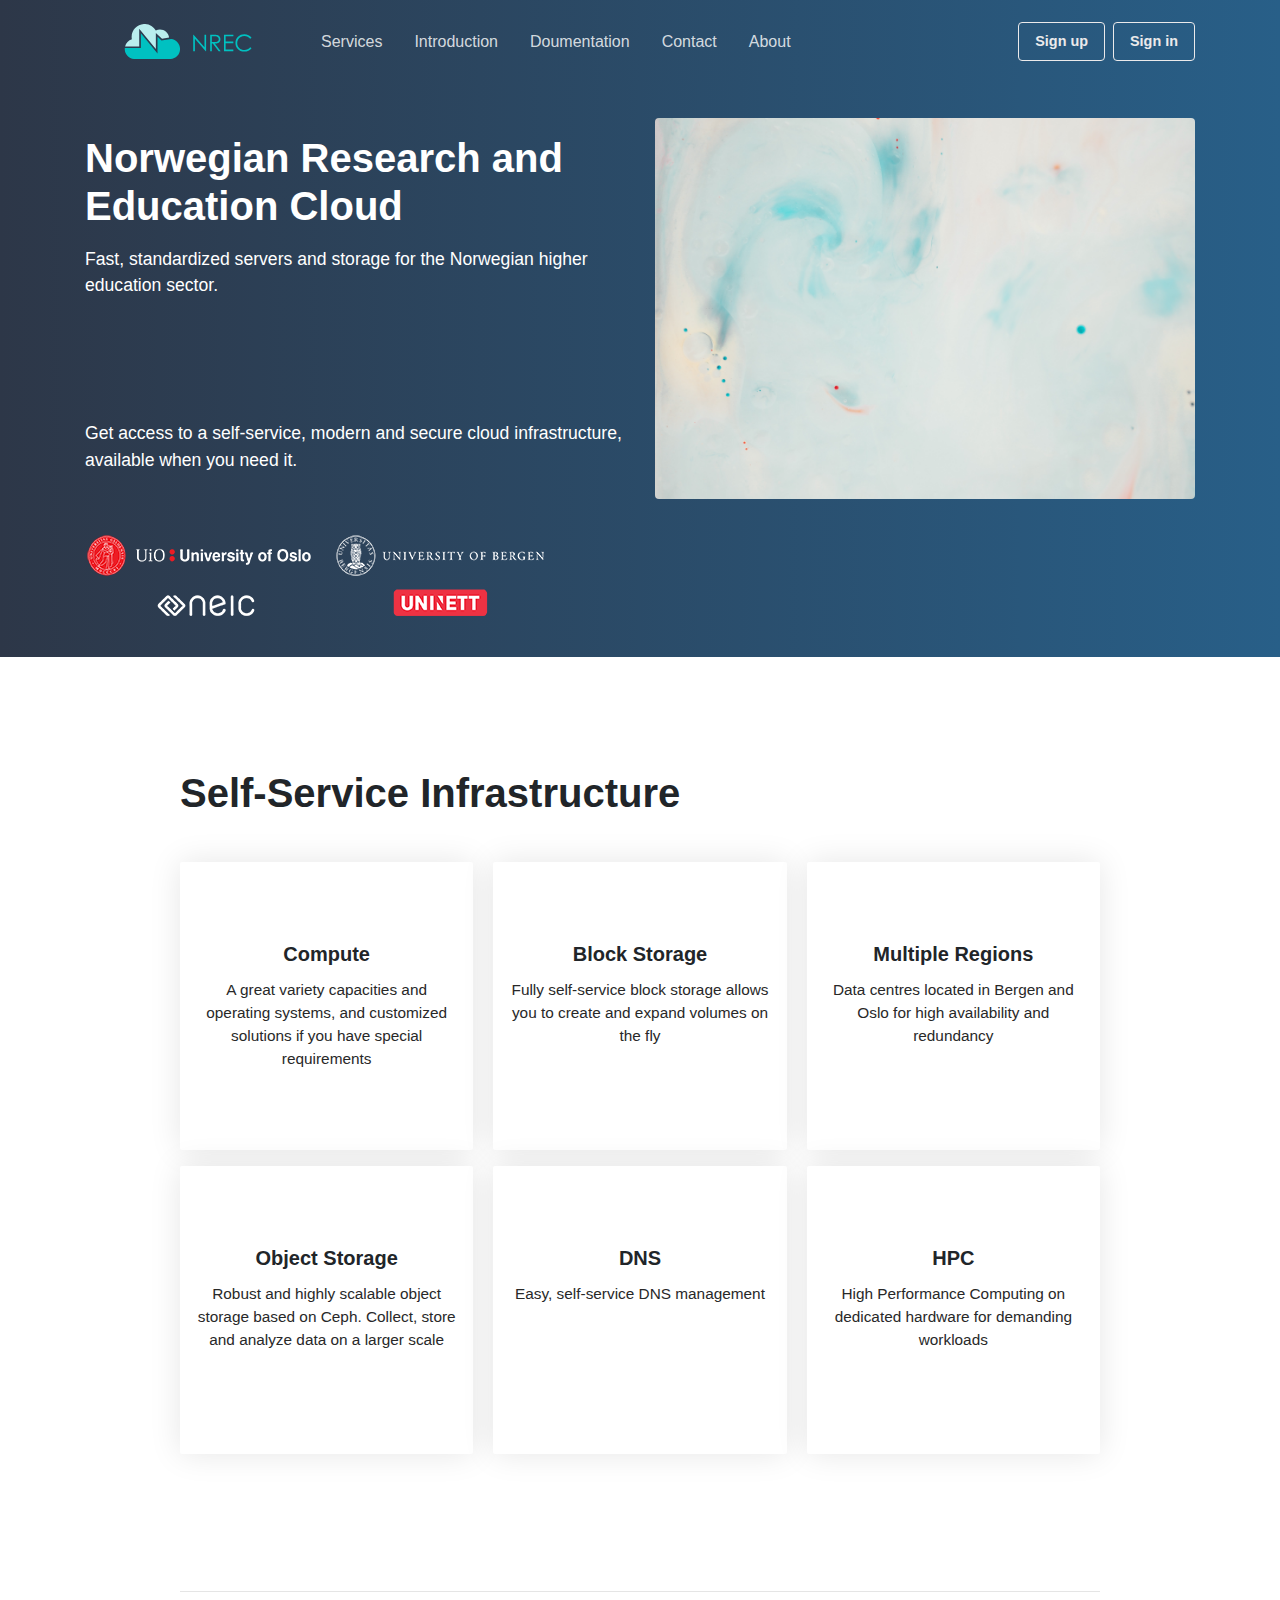
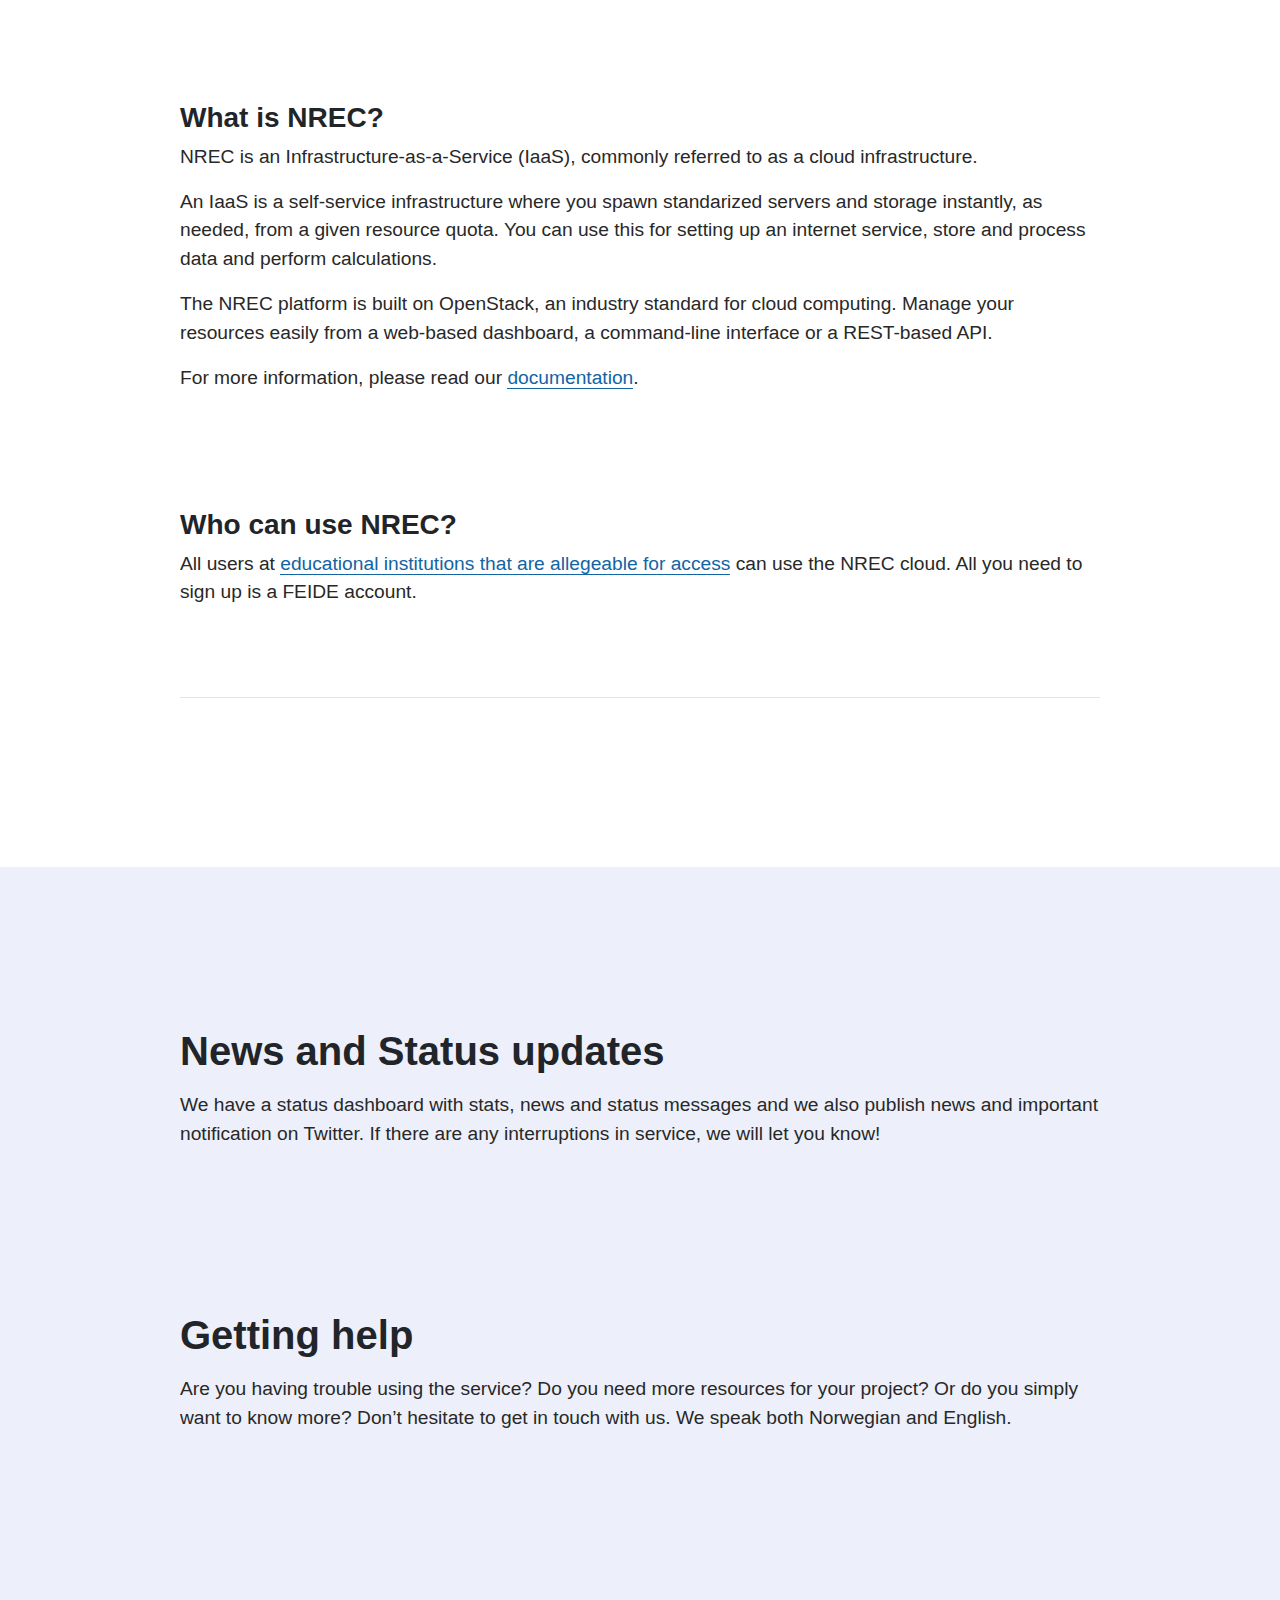
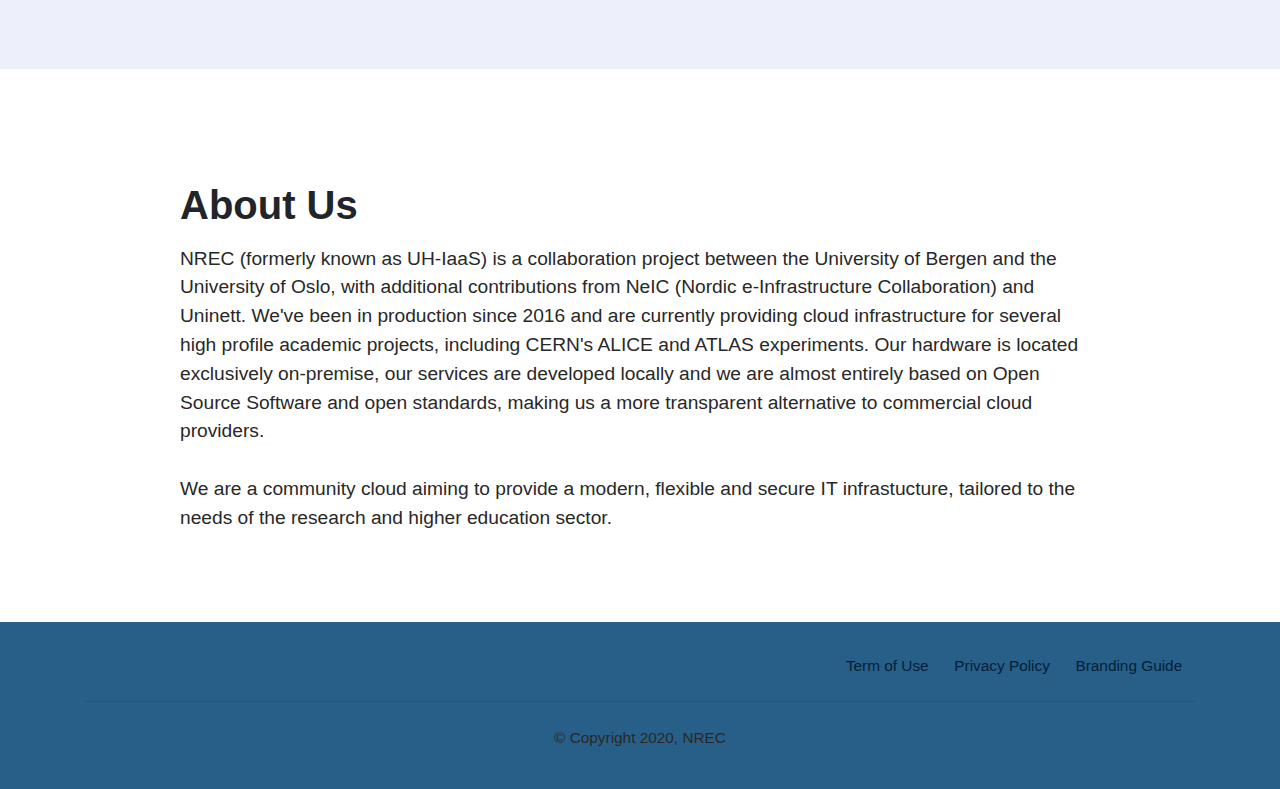
==== index.html @ 46b5e5f8 "Updated footer" ====
<!DOCTYPE html>
<html lang="en" class="full-height">

<head>
  <title>NREC</title>
  <meta charset="utf-8" />
  <meta name="viewport" content="width=device-width, initial-scale=1, user-scalable=no" />
  <meta name="description" content="A Norwegian Cloud Infrastructure for Research and Education" />
  <meta name="keywords"
    content="Cloud, Infrastructure, Education, Research, UiO, UiB, University, Oslo, Bergen, Norway" />

  <meta name="twitter:card" content="summary_large_image" />
  <meta name="twitter:site" content="@nrec_no" />
  <meta name="twitter:image:alt" content="NREC logo" />
  <meta property="og:title" content="NREC" />
  <meta property="og:type" content="website" />
  <meta property="og:url" content="https://nrec.no" />
  <meta property="og:description" content="A Norwegian Cloud Infrastructure for Research and Education" />
  <meta property="og:image" content="https://nrec.no" />
  <meta property="og:site_name" content="nrec.no" />

  <link href="assets/img/favicon.ico" rel="icon" type="image/png">

  <link rel="stylesheet" href="./assets/vendor/bootstrap/bootstrap.min.css">
  <link rel="stylesheet" href="./assets/css/lazy.css">
  <link rel="stylesheet" href="./assets/css/demo.css">
  <link rel="stylesheet" href="./assets/css/custom.css">
  <link rel="stylesheet" href="https://use.fontawesome.com/releases/v5.6.0/css/all.css"
    integrity="sha384-aOkxzJ5uQz7WBObEZcHvV5JvRW3TUc2rNPA7pe3AwnsUohiw1Vj2Rgx2KSOkF5+h" crossorigin="anonymous">
</head>

<body class="index">
  <nav class="navbar navbar-expand-lg navbar-dark fixed-top bg-primary">
    <div class="container">
      <a class="navbar-brand" href="index.html">
        <img src="./assets/img/nrec-vertical_light.svg" alt="logo">
      </a>
      <button class="navbar-toggler" type="button" data-toggle="collapse" data-target="#navbarSupportedContent-7"
        aria-controls="navbarSupportedContent-7" aria-expanded="false" aria-label="Toggle navigation">
        <span class="navbar-toggler-icon"></span>
      </button>
      <div class="collapse navbar-collapse text-center" id="navbarSupportedContent-7">
        <ul class="navbar-nav mr-auto">
          <li class="nav-item dropdown mx-2">
            <a class="nav-link" href="#services" id="nav-inner-primary_dropdown_1" role="button"
              aria-expanded="false">Services</a>
          </li>
          <li class="nav-item dropdown mx-2">
            <a class="nav-link" href="#info" id="nav-inner-primary_dropdown_1" role="button"
              aria-expanded="false">Introduction</a>
          </li>
          <li class="nav-item dropdown mx-2">
            <a class="nav-link" href="https://docs.nrec.no/" id="nav-inner-primary_dropdown_1" role="button"
              aria-expanded="false">Doumentation</a>
          </li>
          <li class="nav-item dropdown mx-2">
            <a class="nav-link" href="#contact" id="nav-inner-primary_dropdown_1" role="button"
              aria-expanded="false">Contact</a>
          </li>
          <li class="nav-item dropdown mx-2">
            <a class="nav-link" href="#about" id="nav-inner-primary_dropdown_1" role="button"
              aria-expanded="false">About</a>
          </li>
        </ul>
        <ul class="navbar-nav ml-auto">
          <li class="nav-item mx-2">
            <a class="btn btn-outline-light" href="https://access.nrec.no/">
              Sign up
            </a>
          </li>
          <li class="nav-item mx-2 m-md-0">
            <a class="btn btn-outline-light" href="https://dashboard.nrec.no">
              Sign in
            </a>
          </li>
        </ul>
      </div>
    </div>
  </nav>

  <a id="banner"></a>
  <div class="page-view bg-primary">
    <div class="container">
      <div class="row">
        <div class="col-md-6">
          <div class="title">
            <h2 class="my-3 text-white">Norwegian Research and Education Cloud</h2>
            <p class="my-3 subtitle_text1">Fast, standardized servers and storage for the Norwegian higher education sector.
              <br />
              <p class="my-3 text-white subtitle_text2">Get access to a self-service, modern and secure cloud infrastructure,
                available when you need it.</p>
          </div>
        </div>
        <!-- graphic -->
        <div class="col-md-6">
          <a href="#">
            <img class="img-fluid rounded mb-3 mb-md-0 d-none d-sm-block" src="./assets/img/bg.jpg" alt="photo">
          </a>
        </div>
        <div class="logoContainer col-md-5 offset-md-0">
          <div class="d-flex col-md-6 col-xs-6"></div>
            <div class="logos d-none d-sm-block">
              <img src="./assets/img/nrec_partners.png" alt="nrec_partners">
            </div>
          </div>
        </div>
      </div>
    </div>
  </div>

  <a id="services"></a>
  <div class="container">
    <div class="section">
      <div class="row">
        <div class="col-10 col-md-10 offset-md-1 offset-md-1">
          <div class="header text-center">
            <div class="text-left">
              <h2>Self-Service Infrastructure</h2><br />
            </div>
            <p class="d-md-none text-left">
              NREC's data centres are located in Bergen and Oslo for high availability and redundancy.
              It provides IT infrastructure components – including Compute, Storage and Networking.
            </p>
            <div class="card-columns d-none d-sm-block">
              <!-- Services -->
              <div class="card mb-3 card_style">
                <div class="card-body text-center">
                  <p class="server btn btn-lg mb-3 icon_large">
                    <i class="fas fa-3x fa-server px-3"></i>
                    <span class="sr-only">Compute</span>
                  <h5 class="card-title">Compute</h5>
                  <p class="card-text small">
                    A great variety capacities and operating systems, and customized solutions if you have special
                    requirements</p>
                </div>
              </div>
              <div class="card mb-3 card_style">
                <div class="card-body text-center">
                  <p class="objectstorage btn btn-lg mb-3 icon_large"/>
                    <i class="fas fa-3x fa-database px-3"></i>
                    <span class="sr-only">Object Storage</span>
                  <h5 class="card-title">Object Storage</h5>
                  <p class="card-text small">
                    Robust and highly scalable object storage based on Ceph. Collect, store and analyze data on a larger
                    scale</p>
                </div>
              </div>
              <div class="card mb-3 card_style">
                <div class="card-body text-center">
                  <p class="blockstorage btn btn-lg mb-3 icon_large">
                    <i class="fas fa-3x fa-hdd px-3"></i>
                    <span class="sr-only">Block Storage</span>
                  <h5 class="card-title">Block Storage</h5>
                  <p class="card-text small">
                    Fully self-service block storage allows you to create and expand volumes on the fly
                  </p>
                </div>
              </div>
              <div class="card mb-3 card_style">
                <div class="card-body text-center">
                  <p class="dns btn btn-lg mb-3 icon_large">
                    <i class="fas fa-3x fa-globe px-3"></i>
                    <span class="sr-only">DNS</span>
                  <h5 class="card-title">DNS</h5>
                  <p class="card-text small">
                    Easy, self-service DNS management
                  </p>
                </div>
              </div>
              <div class="card mb-3 card_style">
                <div class="card-body text-center">
                  <p class="geo btn btn-lg mb-3 icon_large">
                    <i class="fas fa-3x fa-globe-europe px-3"></i>
                    <span class="sr-only">Multiple Regions</span>
                  <h5 class="card-title">Multiple Regions</h5>
                  <p class="card-text small">
                    Data centres located in Bergen and Oslo for high availability and redundancy
                  </p>
                </div>
              </div>
              <div class="card mb-3 card_style">
                <div class="card-body text-center">
                  <p class="hpc btn btn-lg mb-3 icon_large">
                    <i class="fas fa-3x fa-cloud px-3"></i>
                    <span class="sr-only">HPC</span>
                  <h5 class="card-title">HPC</h5>
                  <p class="card-text small">
                    High Performance Computing on dedicated hardware for demanding workloads
                  </p>
                </div>
              </div>
            </div>
          </div>
        </div>
      </div>
    </div>
  </div>

  <a id='info'></a>
  <div class="container">
    <div class="section">
      <p class="d-none d-sm-block">
        <br /><br />
      </p>
      <div class="row">
        <div class="col-10 col-md-10 offset-md-1 offset-md-1">
          <p class="d-none d-sm-block">
            <hr /><br />
          </p>
          <div class="header">
            <h3>What is NREC?</h3>
            <p>
              NREC is an Infrastructure-as-a-Service (IaaS), commonly referred to as a cloud infrastructure.</p>
            <p>
              An IaaS is a self-service infrastructure where you spawn standarized servers and storage instantly, as needed,
              from a given resource quota. You can use this for setting up an internet service, store and process data and
              perform calculations.</p>
            <p>
              The NREC platform is built on OpenStack, an industry standard for cloud computing. Manage your resources easily
              from a web-based dashboard, a command-line interface or a REST-based API.</p>
              <p>For more information, please read our <a href="https://docs.nrec.no">documentation</a>.</p>
              <br /><br />
            <h3>Who can use NREC?</h3>
            <p>
            All users at <a href="https://docs.nrec.no/intro.html#who-can-use-the-nrec-cloud">educational
            institutions that are allegeable for access</a> can use the NREC cloud. All you need to sign up is a FEIDE account.
            </p>
            <p class="d-none d-sm-block">
              <br /><br />
              <hr /><br />
            </p>
            <br />
          </div>
        </div>
      </div>
    </div>
  </div>

  <a id="contact"></a>
  <div class="examples section bg-light">
    <div class="container">
      <div class="row">
        <div class="col-10 col-md-10 offset-md-1 offset-md-1">
          <h2 class="text-left">News and Status updates</h2>
          <p class="text-left">
            We have a status dashboard with stats, news and status messages and we also publish news and important notification
            on Twitter. If there are any interruptions in service, we will let you know!
          </p>
          <br />
          <a class="twitter btn icon_some_large" href="https://twitter.com/nrec_no" target="_blank">
            <i class="fab fa-3x fa-twitter pr-3"></i>
            <span class="sr-only">Visit our Twitter</span>
          </a>
          <a class="status btn icon_some_large" href="https://status.nrec.no" target="_blank">
            <i class="fas fa-3x fa-info-circle pr-3"></i>
            <span class="sr-only">Visit our Status</span>
          </a>
          <h2 class="text-left">Getting help</h2>
          <p class="text-left">
            Are you having trouble using the service? Do you need more resources for your project? Or do you simply want to
            know more? Don’t hesitate to get in touch with us. We speak both Norwegian and English.
          </p>
          <br />
          <a class="slack btn icon_some_large" href="https://uhps.slack.com" target="_blank">
            <i class="fab fa-3x fa-slack-hash pr-3"></i>
            <span class="sr-only">Chat with us</span>
          </a>
          <a class="email btn icon_some_large" href="mailto:support@uh-iaas.no" target="_blank">
            <i class="fas fa-3x fa-envelope pr-3"></i>
            <span class="sr-only">Email Us</span>
          </a>
          <p class="d-none d-sm-block">
            <br /><br />
          </p>
        </div>
      </div>
    </div>
  </div>

  <a id='about'></a>
  <div class="container">
    <div class="section">
      <div class="row">
        <div class="col-10 col-md-10 offset-md-1">
          <h2>About Us</h2>
          <p class="text-left">
            NREC (formerly known as UH-IaaS) is a collaboration project between the University of Bergen and the University of Oslo, with additional contributions
            from NeIC (Nordic e-Infrastructure Collaboration) and Uninett. We've been in production since 2016 and are currently
            providing cloud infrastructure for several high profile academic projects, including CERN's ALICE and ATLAS experiments.
            Our hardware is located exclusively on-premise, our services are developed locally and we are almost entirely based on
            Open Source Software and open standards, making us a more transparent alternative to commercial cloud providers.
            <br /><br />
            We are a community cloud aiming to provide a modern, flexible and secure IT infrastucture, tailored to the needs of the
            research and higher education sector.
          </p>
          <p><br /><br /></p>
        </div>
      </div>
    </div>
  </div>

  <footer class="footer-1 footer_custom">
    <div class="container">
      <div class="small d-flex flex-column flex-md-row justify-content-between align-items-center">
        <div class="social mt-4 mt-md-0">
          <a class="email btn btn-lg icon_some_small" href="mailto:support@uh-iaas.no" target="_blank">
            <i class="fas fa-envelope"></i>
            <span class="sr-only">Email Us</span>
          </a>
          <a class="twitter btn btn-lg icon_some_small" href="https://twitter.com/nrec_no" target="_blank">
            <i class="fab fa-twitter"></i>
            <span class="sr-only">Visit our Twitter</span>
          </a>
          <a class="slack btn btn-lg icon_some_small" href="https://uhps.slack.com" target="_blank">
            <i class="fab fa-slack-hash"></i>
            <span class="sr-only">Chat with us</span>
          </a>
        </div>
        <div class="link text-white">
          <ul class="footer-menu list-unstyled d-flex flex-row text-center text-md-left">
            <li><a href="https://docs.nrec.no/terms-of-service.html">Term of Use</a></li>
            <li><a href="https://docs.nrec.no/terms-of-service.html#privacy-policy">Privacy
                Policy</a></li>
            <li><a href="branding.html">Branding Guide</a></li>
          </ul>
        </div>
      </div>
      <div class="copyright text-center">
        <hr />
        <p class="small">&copy; Copyright 2020, NREC</p>
      </div>
    </div>
  </footer>
  <!-- first jquery, then propper, then bootstrap -->
  <script src="./assets/vendor/jquery/jquery.min.js"></script>
  <script src="./assets/vendor/popper/popper.min.js"></script>
  <script src="./assets/vendor/bootstrap/bootstrap.min.js"></script>

</body>

</html>
---- assets/css/lazy.css ----
﻿@import url("https://fonts.googleapis.com/css?family=Raleway:300,400,500,600,700");
@keyframes rotate {
	from {
		transform: rotate(0deg) translate(-10px) rotate(0deg)
	}
	to {
		transform: rotate(360deg) translate(-10px) rotate(-360deg)
	}
}

.bg-primary {
	background-color: #001e38 !important /* 4A154B */
}

.bg-secondary {
	background-color: #091A3D !important
}

.bg-success {
	background-color: #2EB67D !important
}

.bg-info {
	background-color: #167895 !important
}

.bg-warning {
	background-color: #EBB12B !important
}

.bg-danger {
	background-color: #EB616A !important
}

.bg-light {
	background-color: #F7F7F7 !important
}

.bg-white {
	background-color: #fff !important
}

.bg-neutral {
	background-color: #fff !important
}

.bg-dark {
	background-color: #1D1C1D !important
}

.filter {
	display: block;
	content: "";
	position: absolute;
	top: 0;
	bottom: 0;
	left: 0;
	right: 0;
	background-color: #212529;
	opacity: .45
}

.filter.filter-primary {
	background-color: #3d1343
}

.filter.filter-secondary {
	background-color: #030e2d
}

.filter.filter-success {
	background-color: #004735
}

.filter.filter-info {
	background-color: #0d4876
}

.filter.filter-warning {
	background-color: #d59913
}

.filter.filter-danger {
	background-color: #b31849
}

.filter.filter-white {
	background-color: #e6e6e6
}

.filter.filter-neutral {
	background-color: #e6e6e6
}

.filter.filter-light {
	background-color: #d2d0d2
}

.filter.filter-dark {
	background-color: #0a0c0d
}

.btn,
.navbar .navbar-nav>a.btn {
	font-weight: 600;
	font-size: .9rem;
	border-radius: .25rem;
	padding: .5rem 1rem;
	-webkit-transition: all 150ms linear;
	-moz-transition: all 150ms linear;
	-o-transition: all 150ms linear;
	-ms-transition: all 150ms linear;
	transition: all 150ms linear
}

.btn:hover,
.btn:focus,
.navbar .navbar-nav>a.btn:hover,
.navbar .navbar-nav>a.btn:focus {
	outline: 0 !important
}

.btn:active,
.btn.active,
.open>.btn.dropdown-toggle,
.navbar .navbar-nav>a.btn:active,
.navbar .navbar-nav>a.btn.active,
.open>.navbar .navbar-nav>a.btn.dropdown-toggle {
	-webkit-box-shadow: none;
	box-shadow: none;
	outline: 0 !important
}

.btn .badge,
.navbar .navbar-nav>a.btn .badge {
	margin: 0
}

.btn.btn-link,
.navbar .navbar-nav>a.btn.btn-link {
	background-color: transparent
}

.btn.btn-link:hover,
.btn.btn-link:focus,
.btn.btn-link:active,
.btn.btn-link:active:focus,
.navbar .navbar-nav>a.btn.btn-link:hover,
.navbar .navbar-nav>a.btn.btn-link:focus,
.navbar .navbar-nav>a.btn.btn-link:active,
.navbar .navbar-nav>a.btn.btn-link:active:focus {
	background-color: transparent;
	text-decoration: none
}

.btn.btn-lg,
.navbar .navbar-nav>a.btn.btn-lg {
	font-size: 1.25rem;
	border-radius: .3rem;
	padding: .5rem 1.2rem
}

.btn.btn-sm,
.navbar .navbar-nav>a.btn.btn-sm {
	font-size: .875rem;
	border-radius: .2rem;
	padding: .25rem .7rem
}

.btn.btn-pill,
.navbar .navbar-nav>a.btn.btn-pill {
	border-radius: 4rem
}

.btn.btn-icon,
.navbar .navbar-nav>a.btn.btn-icon {
	padding: .5rem .8rem;
	border-radius: 4rem
}

.btn.btn-icon.btn-sm,
.navbar .navbar-nav>a.btn.btn-icon.btn-sm {
	padding: .3rem .55rem
}

.btn.btn-icon.btn-lg,
.navbar .navbar-nav>a.btn.btn-icon.btn-lg {
	padding: .65rem 1rem
}

.btn-primary {
	background-color: #611F6A;
	border: 1px solid #611F6A
}

.btn-primary:not(:disabled):hover,
.btn-primary:not(:disabled):focus,
.btn-primary:not(:disabled):active,
.btn-primary:not(:disabled).active,
.btn-primary:not(:disabled):active:focus,
.btn-primary:not(:disabled):active:hover,
.btn-primary:not(:disabled).active:focus,
.btn-primary:not(:disabled).active:hover,
.show>.btn-primary:not(:disabled).dropdown-toggle,
.show>.btn-primary:not(:disabled).dropdown-toggle:focus,
.show>.btn-primary:not(:disabled).dropdown-toggle:hover {
	background-color: #4b1852;
	border: 1px solid #4b1852;
	box-shadow: none
}

.btn-primary:not([data-action]):hover {
	box-shadow: none
}

.btn-primary.disabled,
.btn-primary:disabled,
.btn-primary[disabled],
.btn-primary fieldset[disabled] {
	background-color: #611F6A;
	border: 1px solid #611F6A
}

.btn-secondary {
	background-color: #071D5C;
	border: 1px solid #071D5C
}

.btn-secondary:not(:disabled):hover,
.btn-secondary:not(:disabled):focus,
.btn-secondary:not(:disabled):active,
.btn-secondary:not(:disabled).active,
.btn-secondary:not(:disabled):active:focus,
.btn-secondary:not(:disabled):active:hover,
.btn-secondary:not(:disabled).active:focus,
.btn-secondary:not(:disabled).active:hover,
.show>.btn-secondary:not(:disabled).dropdown-toggle,
.show>.btn-secondary:not(:disabled).dropdown-toggle:focus,
.show>.btn-secondary:not(:disabled).dropdown-toggle:hover {
	background-color: #051440;
	border: 1px solid #051440;
	box-shadow: none
}

.btn-secondary:not([data-action]):hover {
	box-shadow: none
}

.btn-secondary.disabled,
.btn-secondary:disabled,
.btn-secondary[disabled],
.btn-secondary fieldset[disabled] {
	background-color: #071D5C;
	border: 1px solid #071D5C
}

.btn-success {
	background-color: #007A5B;
	border: 1px solid #007A5B
}

.btn-success:not(:disabled):hover,
.btn-success:not(:disabled):focus,
.btn-success:not(:disabled):active,
.btn-success:not(:disabled).active,
.btn-success:not(:disabled):active:focus,
.btn-success:not(:disabled):active:hover,
.btn-success:not(:disabled).active:focus,
.btn-success:not(:disabled).active:hover,
.show>.btn-success:not(:disabled).dropdown-toggle,
.show>.btn-success:not(:disabled).dropdown-toggle:focus,
.show>.btn-success:not(:disabled).dropdown-toggle:hover {
	background-color: #005b44;
	border: 1px solid #005b44;
	box-shadow: none
}

.btn-success:not([data-action]):hover {
	box-shadow: none
}

.btn-success.disabled,
.btn-success:disabled,
.btn-success[disabled],
.btn-success fieldset[disabled] {
	background-color: #007A5B;
	border: 1px solid #007A5B
}

.btn-info {
	background-color: #1264A4;
	border: 1px solid #1264A4
}

.btn-info:not(:disabled):hover,
.btn-info:not(:disabled):focus,
.btn-info:not(:disabled):active,
.btn-info:not(:disabled).active,
.btn-info:not(:disabled):active:focus,
.btn-info:not(:disabled):active:hover,
.btn-info:not(:disabled).active:focus,
.btn-info:not(:disabled).active:hover,
.show>.btn-info:not(:disabled).dropdown-toggle,
.show>.btn-info:not(:disabled).dropdown-toggle:focus,
.show>.btn-info:not(:disabled).dropdown-toggle:hover {
	background-color: #0f5388;
	border: 1px solid #0f5388;
	box-shadow: none
}

.btn-info:not([data-action]):hover {
	box-shadow: none
}

.btn-info.disabled,
.btn-info:disabled,
.btn-info[disabled],
.btn-info fieldset[disabled] {
	background-color: #1264A4;
	border: 1px solid #1264A4
}

.btn-warning {
	background-color: #ECB22F;
	border: 1px solid #ECB22F
}

.btn-warning:not(:disabled):hover,
.btn-warning:not(:disabled):focus,
.btn-warning:not(:disabled):active,
.btn-warning:not(:disabled).active,
.btn-warning:not(:disabled):active:focus,
.btn-warning:not(:disabled):active:hover,
.btn-warning:not(:disabled).active:focus,
.btn-warning:not(:disabled).active:hover,
.show>.btn-warning:not(:disabled).dropdown-toggle,
.show>.btn-warning:not(:disabled).dropdown-toggle:focus,
.show>.btn-warning:not(:disabled).dropdown-toggle:hover {
	background-color: #e7a715;
	border: 1px solid #e7a715;
	box-shadow: none
}

.btn-warning:not([data-action]):hover {
	box-shadow: none
}

.btn-warning.disabled,
.btn-warning:disabled,
.btn-warning[disabled],
.btn-warning fieldset[disabled] {
	background-color: #ECB22F;
	border: 1px solid #ECB22F
}

.btn-danger {
	background-color: #E01E5B;
	border: 1px solid #E01E5B
}

.btn-danger:not(:disabled):hover,
.btn-danger:not(:disabled):focus,
.btn-danger:not(:disabled):active,
.btn-danger:not(:disabled).active,
.btn-danger:not(:disabled):active:focus,
.btn-danger:not(:disabled):active:hover,
.btn-danger:not(:disabled).active:focus,
.btn-danger:not(:disabled).active:hover,
.show>.btn-danger:not(:disabled).dropdown-toggle,
.show>.btn-danger:not(:disabled).dropdown-toggle:focus,
.show>.btn-danger:not(:disabled).dropdown-toggle:hover {
	background-color: #c51a50;
	border: 1px solid #c51a50;
	box-shadow: none
}

.btn-danger:not([data-action]):hover {
	box-shadow: none
}

.btn-danger.disabled,
.btn-danger:disabled,
.btn-danger[disabled],
.btn-danger fieldset[disabled] {
	background-color: #E01E5B;
	border: 1px solid #E01E5B
}

.btn-white {
	background-color: #fff;
	border: 1px solid #fff
}

.btn-white:not(:disabled):hover,
.btn-white:not(:disabled):focus,
.btn-white:not(:disabled):active,
.btn-white:not(:disabled).active,
.btn-white:not(:disabled):active:focus,
.btn-white:not(:disabled):active:hover,
.btn-white:not(:disabled).active:focus,
.btn-white:not(:disabled).active:hover,
.show>.btn-white:not(:disabled).dropdown-toggle,
.show>.btn-white:not(:disabled).dropdown-toggle:focus,
.show>.btn-white:not(:disabled).dropdown-toggle:hover {
	background-color: #f0f0f0;
	border: 1px solid #f0f0f0;
	box-shadow: none
}

.btn-white:not([data-action]):hover {
	box-shadow: none
}

.btn-white.disabled,
.btn-white:disabled,
.btn-white[disabled],
.btn-white fieldset[disabled] {
	background-color: #fff;
	border: 1px solid #fff
}

.btn-neutral {
	background-color: #fff;
	border: 1px solid #fff
}

.btn-neutral:not(:disabled):hover,
.btn-neutral:not(:disabled):focus,
.btn-neutral:not(:disabled):active,
.btn-neutral:not(:disabled).active,
.btn-neutral:not(:disabled):active:focus,
.btn-neutral:not(:disabled):active:hover,
.btn-neutral:not(:disabled).active:focus,
.btn-neutral:not(:disabled).active:hover,
.show>.btn-neutral:not(:disabled).dropdown-toggle,
.show>.btn-neutral:not(:disabled).dropdown-toggle:focus,
.show>.btn-neutral:not(:disabled).dropdown-toggle:hover {
	background-color: #f0f0f0;
	border: 1px solid #f0f0f0;
	box-shadow: none
}

.btn-neutral:not([data-action]):hover {
	box-shadow: none
}

.btn-neutral.disabled,
.btn-neutral:disabled,
.btn-neutral[disabled],
.btn-neutral fieldset[disabled] {
	background-color: #fff;
	border: 1px solid #fff
}

.btn-light {
	background-color: #EBEAEB;
	border: 1px solid #EBEAEB
}

.btn-light:not(:disabled):hover,
.btn-light:not(:disabled):focus,
.btn-light:not(:disabled):active,
.btn-light:not(:disabled).active,
.btn-light:not(:disabled):active:focus,
.btn-light:not(:disabled):active:hover,
.btn-light:not(:disabled).active:focus,
.btn-light:not(:disabled).active:hover,
.show>.btn-light:not(:disabled).dropdown-toggle,
.show>.btn-light:not(:disabled).dropdown-toggle:focus,
.show>.btn-light:not(:disabled).dropdown-toggle:hover {
	background-color: #dcdadc;
	border: 1px solid #dcdadc;
	box-shadow: none
}

.btn-light:not([data-action]):hover {
	box-shadow: none
}

.btn-light.disabled,
.btn-light:disabled,
.btn-light[disabled],
.btn-light fieldset[disabled] {
	background-color: #EBEAEB;
	border: 1px solid #EBEAEB
}

.btn-dark {
	background-color: #212529;
	border: 1px solid #212529
}

.btn-dark:not(:disabled):hover,
.btn-dark:not(:disabled):focus,
.btn-dark:not(:disabled):active,
.btn-dark:not(:disabled).active,
.btn-dark:not(:disabled):active:focus,
.btn-dark:not(:disabled):active:hover,
.btn-dark:not(:disabled).active:focus,
.btn-dark:not(:disabled).active:hover,
.show>.btn-dark:not(:disabled).dropdown-toggle,
.show>.btn-dark:not(:disabled).dropdown-toggle:focus,
.show>.btn-dark:not(:disabled).dropdown-toggle:hover {
	background-color: #131618;
	border: 1px solid #131618;
	box-shadow: none
}

.btn-dark:not([data-action]):hover {
	box-shadow: none
}

.btn-dark.disabled,
.btn-dark:disabled,
.btn-dark[disabled],
.btn-dark fieldset[disabled] {
	background-color: #212529;
	border: 1px solid #212529
}

.btn-outline-primary {
	border: 1px solid #611F6A;
	color: #611F6A
}

.btn-outline-primary:hover,
.btn-outline-primary:focus,
.btn-outline-primary:active,
.btn-outline-primary.active,
.btn-outline-primary:active:focus,
.btn-outline-primary:active:hover,
.btn-outline-primary.active:focus,
.btn-outline-primary.active:hover,
.show>.btn-outline-primary.dropdown-toggle,
.show>.btn-outline-primary.dropdown-toggle:focus,
.show>.btn-outline-primary.dropdown-toggle:hover {
	background-color: #611F6A;
	border-color: #611F6A
}

.btn-outline-secondary {
	border: 1px solid #071D5C;
	color: #071D5C
}

.btn-outline-secondary:hover,
.btn-outline-secondary:focus,
.btn-outline-secondary:active,
.btn-outline-secondary.active,
.btn-outline-secondary:active:focus,
.btn-outline-secondary:active:hover,
.btn-outline-secondary.active:focus,
.btn-outline-secondary.active:hover,
.show>.btn-outline-secondary.dropdown-toggle,
.show>.btn-outline-secondary.dropdown-toggle:focus,
.show>.btn-outline-secondary.dropdown-toggle:hover {
	background-color: #071D5C;
	border-color: #071D5C
}

.btn-outline-success {
	border: 1px solid #007A5B;
	color: #007A5B
}

.btn-outline-success:hover,
.btn-outline-success:focus,
.btn-outline-success:active,
.btn-outline-success.active,
.btn-outline-success:active:focus,
.btn-outline-success:active:hover,
.btn-outline-success.active:focus,
.btn-outline-success.active:hover,
.show>.btn-outline-success.dropdown-toggle,
.show>.btn-outline-success.dropdown-toggle:focus,
.show>.btn-outline-success.dropdown-toggle:hover {
	background-color: #007A5B;
	border-color: #007A5B
}

.btn-outline-info {
	border: 1px solid #1264A4;
	color: #1264A4
}

.btn-outline-info:hover,
.btn-outline-info:focus,
.btn-outline-info:active,
.btn-outline-info.active,
.btn-outline-info:active:focus,
.btn-outline-info:active:hover,
.btn-outline-info.active:focus,
.btn-outline-info.active:hover,
.show>.btn-outline-info.dropdown-toggle,
.show>.btn-outline-info.dropdown-toggle:focus,
.show>.btn-outline-info.dropdown-toggle:hover {
	background-color: #1264A4;
	border-color: #1264A4
}

.btn-outline-warning {
	border: 1px solid #ECB22F;
	color: #ECB22F
}

.btn-outline-warning:hover,
.btn-outline-warning:focus,
.btn-outline-warning:active,
.btn-outline-warning.active,
.btn-outline-warning:active:focus,
.btn-outline-warning:active:hover,
.btn-outline-warning.active:focus,
.btn-outline-warning.active:hover,
.show>.btn-outline-warning.dropdown-toggle,
.show>.btn-outline-warning.dropdown-toggle:focus,
.show>.btn-outline-warning.dropdown-toggle:hover {
	background-color: #ECB22F;
	border-color: #ECB22F
}

.btn-outline-danger {
	border: 1px solid #E01E5B;
	color: #E01E5B
}

.btn-outline-danger:hover,
.btn-outline-danger:focus,
.btn-outline-danger:active,
.btn-outline-danger.active,
.btn-outline-danger:active:focus,
.btn-outline-danger:active:hover,
.btn-outline-danger.active:focus,
.btn-outline-danger.active:hover,
.show>.btn-outline-danger.dropdown-toggle,
.show>.btn-outline-danger.dropdown-toggle:focus,
.show>.btn-outline-danger.dropdown-toggle:hover {
	background-color: #E01E5B;
	border-color: #E01E5B
}

.btn-outline-white {
	border: 1px solid #fff;
	color: #fff
}

.btn-outline-white:hover,
.btn-outline-white:focus,
.btn-outline-white:active,
.btn-outline-white.active,
.btn-outline-white:active:focus,
.btn-outline-white:active:hover,
.btn-outline-white.active:focus,
.btn-outline-white.active:hover,
.show>.btn-outline-white.dropdown-toggle,
.show>.btn-outline-white.dropdown-toggle:focus,
.show>.btn-outline-white.dropdown-toggle:hover {
	background-color: #fff;
	border-color: #fff
}

.btn-outline-neutral {
	border: 1px solid #fff;
	color: #fff
}

.btn-outline-neutral:hover,
.btn-outline-neutral:focus,
.btn-outline-neutral:active,
.btn-outline-neutral.active,
.btn-outline-neutral:active:focus,
.btn-outline-neutral:active:hover,
.btn-outline-neutral.active:focus,
.btn-outline-neutral.active:hover,
.show>.btn-outline-neutral.dropdown-toggle,
.show>.btn-outline-neutral.dropdown-toggle:focus,
.show>.btn-outline-neutral.dropdown-toggle:hover {
	background-color: #fff;
	border-color: #fff
}

.btn-outline-light {
	border: 1px solid #EBEAEB;
	color: #EBEAEB
}

.btn-outline-light:hover,
.btn-outline-light:focus,
.btn-outline-light:active,
.btn-outline-light.active,
.btn-outline-light:active:focus,
.btn-outline-light:active:hover,
.btn-outline-light.active:focus,
.btn-outline-light.active:hover,
.show>.btn-outline-light.dropdown-toggle,
.show>.btn-outline-light.dropdown-toggle:focus,
.show>.btn-outline-light.dropdown-toggle:hover {
	background-color: #EBEAEB;
	border-color: #EBEAEB
}

.btn-outline-dark {
	border: 1px solid #212529;
	color: #212529
}

.btn-outline-dark:hover,
.btn-outline-dark:focus,
.btn-outline-dark:active,
.btn-outline-dark.active,
.btn-outline-dark:active:focus,
.btn-outline-dark:active:hover,
.btn-outline-dark.active:focus,
.btn-outline-dark.active:hover,
.show>.btn-outline-dark.dropdown-toggle,
.show>.btn-outline-dark.dropdown-toggle:focus,
.show>.btn-outline-dark.dropdown-toggle:hover {
	background-color: #212529;
	border-color: #212529
}

a:not(.nav-link):not(.navbar-brand):not(.btn) {
	color: #1264A4;
	font-weight: 600;
	border-bottom: 1px solid #1264A4;
	font-weight: 500;
	text-decoration: none
}

a:not(.nav-link):not(.navbar-brand):not(.btn):hover {
	color: #1264A4;
	border-bottom: 1.5px solid #1264A4
}

a.text-primary {
	color: #611F6A
}

a.text-primary:hover {
	color: #4b1852 !important
}

.form-control,
.custom-select,
.custom-file {
	font-weight: 400;
	height: 2.375rem;
	border: 1px solid #787878;
	-webkit-box-shadow: none;
	box-shadow: none;
	font-size: .9rem;
	border-radius: .25rem;
	padding: .5rem 1rem;
	-webkit-box-shadow: none;
	box-shadow: none
}

.form-control:hover,
.form-control:focus,
.form-control:active,
.custom-select:hover,
.custom-select:focus,
.custom-select:active,
.custom-file:hover,
.custom-file:focus,
.custom-file:active {
	border: 1px solid #611F6A;
	-webkit-box-shadow: none;
	box-shadow: none
}

.form-control.form-control-lg,
.form-control.custom-select-lg,
.custom-select.form-control-lg,
.custom-select.custom-select-lg,
.custom-file.form-control-lg,
.custom-file.custom-select-lg {
	font-size: .9rem;
	border-radius: .25rem;
	padding: 1rem 1rem;
	line-height: 2rem;
	height: 3rem
}

.form-control.form-control-sm,
.form-control.custom-select-sm,
.custom-select.form-control-sm,
.custom-select.custom-select-sm,
.custom-file.form-control-sm,
.custom-file.custom-select-sm {
	font-size: .9rem;
	border-radius: .25rem;
	padding: .7rem 1rem;
	height: 1.95rem
}

.form-control:disabled,
.custom-select:disabled,
.custom-file:disabled {
	background-color: transparent;
	border: 1px solid #EBEAEB;
	-webkit-box-shadow: none;
	box-shadow: none
}

.form-control:disabled:hover,
.form-control:disabled:focus,
.form-control:disabled:active,
.custom-select:disabled:hover,
.custom-select:disabled:focus,
.custom-select:disabled:active,
.custom-file:disabled:hover,
.custom-file:disabled:focus,
.custom-file:disabled:active {
	border: 1px solid #EBEAEB;
	-webkit-box-shadow: none;
	box-shadow: none
}

.form-control.is-valid,
.custom-select.is-valid,
.custom-file.is-valid {
	color: #007A5B;
	background-image: none;
	border: 1px solid #004735;
	-webkit-box-shadow: none;
	box-shadow: none
}

.form-control.is-valid:hover,
.form-control.is-valid:focus,
.form-control.is-valid:active,
.custom-select.is-valid:hover,
.custom-select.is-valid:focus,
.custom-select.is-valid:active,
.custom-file.is-valid:hover,
.custom-file.is-valid:focus,
.custom-file.is-valid:active {
	border: 1px solid #007A5B;
	-webkit-box-shadow: none;
	box-shadow: none
}

.form-control.is-invalid,
.custom-select.is-invalid,
.custom-file.is-invalid {
	color: #E01E5B;
	background-image: none;
	border: 1px solid #b31849;
	-webkit-box-shadow: none;
	box-shadow: none
}

.form-control.is-invalid:hover,
.form-control.is-invalid:focus,
.form-control.is-invalid:active,
.custom-select.is-invalid:hover,
.custom-select.is-invalid:focus,
.custom-select.is-invalid:active,
.custom-file.is-invalid:hover,
.custom-file.is-invalid:focus,
.custom-file.is-invalid:active {
	border: 1px solid #E01E5B;
	-webkit-box-shadow: none;
	box-shadow: none
}

.form-group label {
	font-weight: 600;
	margin-top: .5rem
}

.valid-feedback {
	color: #007A5B
}

.invalid-feedback {
	color: #E01E5B
}

.input-group .form-control:not(:first-child) {
	padding-left: 3rem;
	border-radius: .25rem
}

.input-group .form-control:not(:last-child) {
	padding-right: 3rem;
	border-radius: .25rem
}

.input-group .input-group-prepend,
.input-group .input-group-append {
	position: absolute;
	top: 0;
	z-index: 1000;
	border: 0
}

.input-group .input-group-prepend {
	left: 0
}

.input-group .input-group-append {
	right: 0
}

.input-group .input-group-text {
	background-color: transparent;
	color: rgba(97, 31, 106, 0.9);
	border: none;
	padding: .7rem .8rem
}

.input-group .input-group-text.disabled {
	color: rgba(97, 31, 106, 0.6)
}

.input-group .custom-file-label {
	border: 0
}

.input-group .custom-file-label::after {
	background-color: transparent;
	color: #611F6A
}

body {
	font-weight: 400;
	font-family: "Raleway", sans-serif;
	color: #282828
}

b {
	font-weight: 700
}

h1,
h2,
h3,
h4,
h5,
h6 {
	font-weight: 700;
	color: #212529
}

.display-1,
.display-2,
.display-3,
.display-4,
.display-5,
.display-6 {
	font-weight: 800
}

.text-primary {
	color: #611F6A !important
}

.text-secondary {
	color: #071D5C !important
}

.text-success {
	color: #007A5B !important
}

.text-info {
	color: #1264A4 !important
}

.text-warning {
	color: #ECB22F !important
}

.text-danger {
	color: #E01E5B !important
}

.text-white {
	color: #fff !important
}

.text-neutral {
	color: #fff !important
}

.text-light {
	color: #EBEAEB !important
}

.text-dark {
	color: #212529 !important
}

.blockquote {
	border-left: 0.2rem solid #611F6A;
	font-size: 1.1rem;
	padding-left: 1.5rem
}

.icon {
	position: relative;
	top: .2em
}

.big-icon {
	font-size: 3rem
}

.noUi-target,
.noUi-target * {
	-webkit-touch-callout: none;
	-webkit-tap-highlight-color: transparent;
	-webkit-user-select: none;
	touch-action: none;
	user-select: none;
	box-sizing: border-box
}

.noUi-target {
	position: relative;
	direction: ltr
}

.noUi-base,
.noUi-connects {
	width: 100%;
	height: 100%;
	position: relative;
	z-index: 1
}

.noUi-connects {
	overflow: hidden;
	z-index: 0
}

.noUi-connect,
.noUi-origin {
	will-change: transform;
	position: absolute;
	z-index: 1;
	top: 0;
	left: 0;
	height: 100%;
	width: 100%;
	transform-origin: 0 0
}

html:not([dir="rtl"]) .noUi-horizontal .noUi-origin {
	left: auto;
	right: 0
}

.noUi-vertical .noUi-origin {
	width: 0
}

.noUi-horizontal .noUi-origin {
	height: 0
}

.noUi-handle {
	position: absolute
}

.noUi-state-tap .noUi-connect,
.noUi-state-tap .noUi-origin {
	transition: transform .3s
}

.noUi-state-drag * {
	cursor: inherit !important
}

.noUi-horizontal {
	height: 5px
}

.noUi-horizontal .noUi-handle {
	width: 34px;
	height: 28px;
	left: -17px;
	top: -6px
}

.noUi-vertical {
	width: 5px
}

.noUi-vertical .noUi-handle {
	width: 28px;
	height: 34px;
	left: -6px;
	top: -17px
}

html:not([dir="rtl"]) .noUi-horizontal .noUi-handle {
	right: -17px;
	left: auto
}

.noUi-connects {
	border-radius: 3px
}

.noUi-connect {
	background: #611F6A
}

.noUi-draggable {
	cursor: ew-resize
}

.noUi-vertical .noUi-draggable {
	cursor: ns-resize
}

.noUi-handle {
	border: 1px solid #D9D9D9;
	border-radius: 3px;
	background: #FFF;
	cursor: default;
	box-shadow: inset 0 0 1px #FFF, inset 0 1px 7px #EBEBEB, 0 3px 6px -3px #BBB;
	outline: none
}

.noUi-active {
	outline: none
}

[disabled] .noUi-connect {
	background: #B8B8B8
}

[disabled].noUi-target,
[disabled].noUi-handle,
[disabled] .noUi-handle {
	cursor: not-allowed
}

.noUi-pips,
.noUi-pips * {
	-moz-box-sizing: border-box;
	box-sizing: border-box
}

.noUi-pips {
	position: absolute;
	color: #999
}

.noUi-value {
	position: absolute;
	white-space: nowrap;
	text-align: center
}

.noUi-value-sub {
	color: #ccc;
	font-size: 10px
}

.noUi-marker {
	position: absolute;
	background: #CCC
}

.noUi-marker-sub {
	background: #AAA
}

.noUi-marker-large {
	background: #AAA
}

.noUi-pips-horizontal {
	padding: 10px 0;
	height: 80px;
	top: 100%;
	left: 0;
	width: 100%
}

.noUi-value-horizontal {
	transform: translate(-50%, 50%)
}

.noUi-rtl .noUi-value-horizontal {
	transform: translate(50%, 50%)
}

.noUi-marker-horizontal.noUi-marker {
	margin-left: -1px;
	width: 2px;
	height: 5px
}

.noUi-marker-horizontal.noUi-marker-sub {
	height: 10px
}

.noUi-marker-horizontal.noUi-marker-large {
	height: 15px
}

.noUi-pips-vertical {
	padding: 0 10px;
	height: 100%;
	top: 0;
	left: 100%
}

.noUi-value-vertical {
	-webkit-transform: translate(0, -50%);
	transform: translate(0, -50%, 0);
	padding-left: 25px
}

.noUi-rtl .noUi-value-vertical {
	-webkit-transform: translate(0, 50%);
	transform: translate(0, 50%)
}

.noUi-marker-vertical.noUi-marker {
	width: 5px;
	height: 2px;
	margin-top: -1px
}

.noUi-marker-vertical.noUi-marker-sub {
	width: 10px
}

.noUi-marker-vertical.noUi-marker-large {
	width: 15px
}

.noUi-tooltip {
	display: block;
	position: absolute;
	border: 1px solid #D9D9D9;
	border-radius: 3px;
	background: #fff;
	color: #000;
	padding: 5px;
	text-align: center;
	white-space: nowrap
}

.noUi-horizontal .noUi-tooltip {
	-webkit-transform: translate(-50%, 0);
	transform: translate(-50%, 0);
	left: 50%;
	bottom: 120%
}

.noUi-vertical .noUi-tooltip {
	-webkit-transform: translate(0, -50%);
	transform: translate(0, -50%);
	top: 50%;
	right: 120%
}

.noUi-target {
	background: #eceeef;
	border-radius: 5px;
	border: 0;
	box-shadow: inset 0 1px 2px rgba(90, 97, 105, 0.1);
	margin: 15px 0;
	cursor: pointer
}

.noUi-horizontal {
	height: 5px
}

html:not([dir="rtl"]) .noUi-horizontal .noUi-handle {
	right: -10px
}

.noUi-vertical {
	width: 5px
}

.noUi-connect {
	background: theme-color("primary");
	box-shadow: none
}

.noUi-horizontal .noUi-handle,
.noUi-vertical .noUi-handle {
	top: -5px;
	width: 15px;
	height: 15px;
	border-radius: 100%;
	box-shadow: none;
	cursor: pointer;
	background-color: #611F6A;
	border: 0;
	transition: box-shadow .15s, transform .15s
}

.noUi-horizontal .noUi-handle.noUi-active,
.noUi-vertical .noUi-handle.noUi-active {
	transform: scale(1.2)
}

[disabled] .noUi-handle,
[disabled].noUi-origin {
	cursor: not-allowed
}

.range-slider-value {
	font-size: .75rem;
	font-weight: 500;
	background-color: transparent;
	color: #611F6A;
	border: 1px solid rgba(97, 31, 106, 0.4);
	border-radius: 1rem;
	padding: .4em .8em .3em .85em
}

.range-slider-wrapper .upper-info {
	font-weight: 400;
	margin-bottom: 5px
}

.input-slider-value-output {
	background: #333;
	color: #fff;
	padding: 4px 8px;
	position: relative;
	top: 12px;
	font-size: 11px;
	border-radius: 2px
}

.input-slider-value-output:after {
	bottom: 100%;
	left: 10px;
	border: solid transparent;
	content: " ";
	height: 0;
	width: 0;
	position: absolute;
	pointer-events: none;
	border-color: rgba(136, 183, 213, 0);
	border-bottom-color: #333;
	border-width: 4px;
	margin-left: -4px
}

.input-slider-value-output.left:after {
	left: 10px;
	right: auto
}

.input-slider-value-output.right:after {
	right: 10px;
	left: auto
}

.custom-control-label {
	cursor: pointer;
	font-size: 0.9rem;
	padding-top: .2rem;
	padding-left: 0.2rem
}

.custom-control-label::before,
.custom-control-label::after {
	width: 1.2rem;
	height: 1.2rem
}

.custom-checkbox .custom-control-input:checked~.custom-control-label::before {
	background-color: #611F6A;
	border-color: #611F6A;
	color: #611F6A
}

.custom-checkbox .custom-control-input:disabled~.custom-control-label::before {
	border-color: rgba(97, 31, 106, 0.45)
}

.custom-checkbox .custom-control-input:disabled:checked~.custom-control-label::before {
	background-color: rgba(97, 31, 106, 0.45);
	border-color: rgba(97, 31, 106, 0.45)
}

.custom-radio .custom-control-input:checked~.custom-control-label::before {
	background-color: #611F6A;
	border-color: #611F6A
}

.custom-radio .custom-control-input:disabled~.custom-control-label::before {
	border-color: rgba(97, 31, 106, 0.45)
}

.custom-radio .custom-control-input:disabled:checked~.custom-control-label::before {
	background-color: rgba(97, 31, 106, 0.45);
	border-color: rgba(97, 31, 106, 0.45)
}

.custom-switch .custom-control-label {
	padding-left: 1.3rem
}

.custom-switch .custom-control-label::before {
	width: 3rem;
	height: 1.5rem;
	border-radius: 1rem
}

.custom-switch .custom-control-label::after {
	height: 1.25rem;
	width: 1.25rem;
	border-radius: 50%
}

.custom-switch .custom-control-input:checked~.custom-control-label::before {
	background-color: #611F6A;
	border-color: #611F6A
}

.custom-switch .custom-control-input:checked~.custom-control-label::after {
	transform: translateX(1.5rem)
}

.custom-switch .custom-control-input:disabled~.custom-control-label::before {
	border-color: rgba(97, 31, 106, 0.45)
}

.custom-switch .custom-control-input:disabled:checked~.custom-control-label::before {
	background-color: rgba(97, 31, 106, 0.45);
	border-color: rgba(97, 31, 106, 0.45)
}

.navbar {
	padding: 1.2rem 1rem
}

.navbar .navbar-brand {
	font-weight: 800
}

.navbar .nav-link {
	font-weight: 500;
	opacity: .9;
	filter: alpha(opacity=90)
}

.navbar-dark .navbar-nav .nav-link {
	color: rgba(255, 255, 255, 0.9)
}

.navbar-dark .navbar-nav .nav-link:hover,
.navbar-dark .navbar-nav .nav-link:active,
.navbar-dark .navbar-nav .nav-link:focus {
	color: #fff
}

.navbar-light .navbar-nav .nav-link {
	color: rgba(33, 37, 41, 0.9)
}

.navbar-light .navbar-nav .nav-link:hover,
.navbar-light .navbar-nav .nav-link:active,
.navbar-light .navbar-nav .nav-link:focus {
	color: #212529
}

.navbar-transparent {
	background-color: transparent
}

.table-primary tbody,
.table-primary tr,
.table-primary th,
.table-primary td {
	background-color: rgba(74, 21, 75, 0.3);
	border-color: rgba(74, 21, 75, 0.3);
	color: #000
}

.table-secondary tbody,
.table-secondary tr,
.table-secondary th,
.table-secondary td {
	background-color: rgba(9, 26, 61, 0.3);
	border-color: rgba(9, 26, 61, 0.3);
	color: #000
}

.table-success tbody,
.table-success tr,
.table-success th,
.table-success td {
	background-color: rgba(46, 182, 125, 0.3);
	border-color: rgba(46, 182, 125, 0.3);
	color: #05130d
}

.table-info tbody,
.table-info tr,
.table-info th,
.table-info td {
	background-color: rgba(22, 120, 149, 0.3);
	border-color: rgba(22, 120, 149, 0.3);
	color: #000
}

.table-warning tbody,
.table-warning tr,
.table-warning th,
.table-warning td {
	background-color: rgba(235, 177, 43, 0.3);
	border-color: rgba(235, 177, 43, 0.3);
	color: #443106
}

.table-danger tbody,
.table-danger tr,
.table-danger th,
.table-danger td {
	background-color: rgba(235, 97, 106, 0.3);
	border-color: rgba(235, 97, 106, 0.3);
	color: #720e15
}

.table-light tbody,
.table-light tr,
.table-light th,
.table-light td {
	background-color: rgba(247, 247, 247, 0.3);
	border-color: rgba(247, 247, 247, 0.3);
	color: #919191
}

.table-white tbody,
.table-white tr,
.table-white th,
.table-white td {
	background-color: rgba(255, 255, 255, 0.3);
	border-color: rgba(255, 255, 255, 0.3);
	color: #999
}

.table-neutral tbody,
.table-neutral tr,
.table-neutral th,
.table-neutral td {
	background-color: rgba(255, 255, 255, 0.3);
	border-color: rgba(255, 255, 255, 0.3);
	color: #999
}

.table-dark tbody,
.table-dark tr,
.table-dark th,
.table-dark td {
	background-color: rgba(29, 28, 29, 0.3);
	border-color: rgba(29, 28, 29, 0.3);
	color: #000
}

.table-hover .table-primary:hover th,
.table-hover .table-primary:hover td {
	background-color: rgba(74, 21, 75, 0.35);
	border-color: rgba(74, 21, 75, 0.35)
}

.table-hover .table-secondary:hover th,
.table-hover .table-secondary:hover td {
	background-color: rgba(9, 26, 61, 0.35);
	border-color: rgba(9, 26, 61, 0.35)
}

.table-hover .table-success:hover th,
.table-hover .table-success:hover td {
	background-color: rgba(46, 182, 125, 0.35);
	border-color: rgba(46, 182, 125, 0.35)
}

.table-hover .table-info:hover th,
.table-hover .table-info:hover td {
	background-color: rgba(22, 120, 149, 0.35);
	border-color: rgba(22, 120, 149, 0.35)
}

.table-hover .table-warning:hover th,
.table-hover .table-warning:hover td {
	background-color: rgba(235, 177, 43, 0.35);
	border-color: rgba(235, 177, 43, 0.35)
}

.table-hover .table-danger:hover th,
.table-hover .table-danger:hover td {
	background-color: rgba(235, 97, 106, 0.35);
	border-color: rgba(235, 97, 106, 0.35)
}

.table-hover .table-light:hover th,
.table-hover .table-light:hover td {
	background-color: rgba(247, 247, 247, 0.35);
	border-color: rgba(247, 247, 247, 0.35)
}

.table-hover .table-white:hover th,
.table-hover .table-white:hover td {
	background-color: rgba(255, 255, 255, 0.35);
	border-color: rgba(255, 255, 255, 0.35)
}

.table-hover .table-neutral:hover th,
.table-hover .table-neutral:hover td {
	background-color: rgba(255, 255, 255, 0.35);
	border-color: rgba(255, 255, 255, 0.35)
}

.table-hover .table-dark:hover th,
.table-hover .table-dark:hover td {
	background-color: rgba(29, 28, 29, 0.35);
	border-color: rgba(29, 28, 29, 0.35)
}

.table-dark td,
.table-dark th,
.table-secondary td,
.table-secondary th {
	color: #fff
}

.nav.nav-tabs {
	display: inline-flex;
	margin-bottom: 1.5rem
}

.nav.nav-tabs .nav-item:not(:last-child) {
	padding-right: .5rem
}

.nav.nav-tabs .nav-item .nav-link {
	color: #686868;
	padding: 0.7rem 1.3rem;
	font-size: 1.1rem
}

.nav.nav-tabs .nav-item .nav-link,
.nav.nav-tabs .nav-item .nav-link.active,
.nav.nav-tabs .nav-item .nav-link:hover,
.nav.nav-tabs .nav-item .nav-link:focus {
	border-top: 0;
	border-left: 0;
	border-right: 0
}

.nav.nav-tabs .nav-item .nav-link.active,
.nav.nav-tabs .nav-item .nav-link.active:hover {
	border-bottom: 2px solid #611F6A;
	border-color: #611F6A;
	font-weight: bold;
	color: #611F6A
}

.nav.nav-tabs .nav-item .nav-link.active i {
	color: #611F6A
}

.nav.nav-tabs .nav-item .nav-link:hover {
	border-bottom: 1px solid #611F6A;
	color: #611F6A
}

.nav.nav-tabs .nav-item .nav-link:hover i {
	color: #611F6A
}

.nav.nav-tabs .nav-item .nav-link.disabled {
	color: #909090
}

.nav.nav-tabs .nav-item .nav-link.disabled i {
	color: silver
}

.nav.nav-tabs .nav-item .nav-link i {
	color: #909090
}

.nav.nav-tabs.nav-primary .nav-item .nav-link.active,
.nav.nav-tabs.nav-primary .nav-item .nav-link.active:hover {
	border-bottom: 2px solid #611F6A;
	border-color: #611F6A;
	font-weight: bold;
	color: #611F6A
}

.nav.nav-tabs.nav-primary .nav-item .nav-link.active i {
	color: #611F6A
}

.nav.nav-tabs.nav-primary .nav-item .nav-link:hover {
	border-bottom: 1px solid #611F6A;
	color: #611F6A
}

.nav.nav-tabs.nav-primary .nav-item .nav-link:hover i {
	color: #611F6A
}

.nav.nav-tabs.nav-secondary .nav-item .nav-link.active,
.nav.nav-tabs.nav-secondary .nav-item .nav-link.active:hover {
	border-bottom: 2px solid #071D5C;
	border-color: #071D5C;
	font-weight: bold;
	color: #071D5C
}

.nav.nav-tabs.nav-secondary .nav-item .nav-link.active i {
	color: #071D5C
}

.nav.nav-tabs.nav-secondary .nav-item .nav-link:hover {
	border-bottom: 1px solid #071D5C;
	color: #071D5C
}

.nav.nav-tabs.nav-secondary .nav-item .nav-link:hover i {
	color: #071D5C
}

.nav.nav-tabs.nav-success .nav-item .nav-link.active,
.nav.nav-tabs.nav-success .nav-item .nav-link.active:hover {
	border-bottom: 2px solid #007A5B;
	border-color: #007A5B;
	font-weight: bold;
	color: #007A5B
}

.nav.nav-tabs.nav-success .nav-item .nav-link.active i {
	color: #007A5B
}

.nav.nav-tabs.nav-success .nav-item .nav-link:hover {
	border-bottom: 1px solid #007A5B;
	color: #007A5B
}

.nav.nav-tabs.nav-success .nav-item .nav-link:hover i {
	color: #007A5B
}

.nav.nav-tabs.nav-info .nav-item .nav-link.active,
.nav.nav-tabs.nav-info .nav-item .nav-link.active:hover {
	border-bottom: 2px solid #1264A4;
	border-color: #1264A4;
	font-weight: bold;
	color: #1264A4
}

.nav.nav-tabs.nav-info .nav-item .nav-link.active i {
	color: #1264A4
}

.nav.nav-tabs.nav-info .nav-item .nav-link:hover {
	border-bottom: 1px solid #1264A4;
	color: #1264A4
}

.nav.nav-tabs.nav-info .nav-item .nav-link:hover i {
	color: #1264A4
}

.nav.nav-tabs.nav-warning .nav-item .nav-link.active,
.nav.nav-tabs.nav-warning .nav-item .nav-link.active:hover {
	border-bottom: 2px solid #ECB22F;
	border-color: #ECB22F;
	font-weight: bold;
	color: #ECB22F
}

.nav.nav-tabs.nav-warning .nav-item .nav-link.active i {
	color: #ECB22F
}

.nav.nav-tabs.nav-warning .nav-item .nav-link:hover {
	border-bottom: 1px solid #ECB22F;
	color: #ECB22F
}

.nav.nav-tabs.nav-warning .nav-item .nav-link:hover i {
	color: #ECB22F
}

.nav.nav-tabs.nav-danger .nav-item .nav-link.active,
.nav.nav-tabs.nav-danger .nav-item .nav-link.active:hover {
	border-bottom: 2px solid #E01E5B;
	border-color: #E01E5B;
	font-weight: bold;
	color: #E01E5B
}

.nav.nav-tabs.nav-danger .nav-item .nav-link.active i {
	color: #E01E5B
}

.nav.nav-tabs.nav-danger .nav-item .nav-link:hover {
	border-bottom: 1px solid #E01E5B;
	color: #E01E5B
}

.nav.nav-tabs.nav-danger .nav-item .nav-link:hover i {
	color: #E01E5B
}

.nav.nav-tabs.nav-white .nav-item .nav-link.active,
.nav.nav-tabs.nav-white .nav-item .nav-link.active:hover {
	border-bottom: 2px solid #fff;
	border-color: #fff;
	font-weight: bold;
	color: #fff
}

.nav.nav-tabs.nav-white .nav-item .nav-link.active i {
	color: #fff
}

.nav.nav-tabs.nav-white .nav-item .nav-link:hover {
	border-bottom: 1px solid #fff;
	color: #fff
}

.nav.nav-tabs.nav-white .nav-item .nav-link:hover i {
	color: #fff
}

.nav.nav-tabs.nav-neutral .nav-item .nav-link.active,
.nav.nav-tabs.nav-neutral .nav-item .nav-link.active:hover {
	border-bottom: 2px solid #fff;
	border-color: #fff;
	font-weight: bold;
	color: #fff
}

.nav.nav-tabs.nav-neutral .nav-item .nav-link.active i {
	color: #fff
}

.nav.nav-tabs.nav-neutral .nav-item .nav-link:hover {
	border-bottom: 1px solid #fff;
	color: #fff
}

.nav.nav-tabs.nav-neutral .nav-item .nav-link:hover i {
	color: #fff
}

.nav.nav-tabs.nav-light .nav-item .nav-link.active,
.nav.nav-tabs.nav-light .nav-item .nav-link.active:hover {
	border-bottom: 2px solid #EBEAEB;
	border-color: #EBEAEB;
	font-weight: bold;
	color: #EBEAEB
}

.nav.nav-tabs.nav-light .nav-item .nav-link.active i {
	color: #EBEAEB
}

.nav.nav-tabs.nav-light .nav-item .nav-link:hover {
	border-bottom: 1px solid #EBEAEB;
	color: #EBEAEB
}

.nav.nav-tabs.nav-light .nav-item .nav-link:hover i {
	color: #EBEAEB
}

.nav.nav-tabs.nav-dark .nav-item .nav-link.active,
.nav.nav-tabs.nav-dark .nav-item .nav-link.active:hover {
	border-bottom: 2px solid #212529;
	border-color: #212529;
	font-weight: bold;
	color: #212529
}

.nav.nav-tabs.nav-dark .nav-item .nav-link.active i {
	color: #212529
}

.nav.nav-tabs.nav-dark .nav-item .nav-link:hover {
	border-bottom: 1px solid #212529;
	color: #212529
}

.nav.nav-tabs.nav-dark .nav-item .nav-link:hover i {
	color: #212529
}

.nav.nav-icons .nav-item .nav-link i {
	font-size: 1.5rem
}

.nav.nav-pills {
	margin-bottom: 1.5rem
}

.nav.nav-pills .nav-item .nav-link {
	color: #686868;
	padding: 0.4rem 1rem;
	font-size: 0.95rem
}

.nav.nav-pills .nav-item .nav-link.active {
	background-color: #611F6A;
	box-shadow: 0px 3px 5px rgba(97, 31, 106, 0.2);
	color: #fff;
	font-weight: bold
}

.nav.nav-pills .nav-item .nav-link.active:hover,
.nav.nav-pills .nav-item .nav-link.active:hover i,
.nav.nav-pills .nav-item .nav-link.active:focus,
.nav.nav-pills .nav-item .nav-link.active:focus i {
	color: #fff
}

.nav.nav-pills .nav-item .nav-link.disabled {
	color: #909090
}

.nav.nav-pills .nav-item .nav-link.disabled i {
	color: silver
}

.nav.nav-pills .nav-item .nav-link:hover,
.nav.nav-pills .nav-item .nav-link:focus {
	color: #611F6A
}

.nav.nav-pills .nav-item .nav-link i {
	color: #909090
}

.nav.nav-pills.nav-primary .nav-item .nav-link.active {
	background-color: #611F6A;
	box-shadow: 0px 3px 5px rgba(97, 31, 106, 0.2);
	color: #fff;
	font-weight: bold
}

.nav.nav-pills.nav-primary .nav-item .nav-link.active:hover,
.nav.nav-pills.nav-primary .nav-item .nav-link.active:focus,
.nav.nav-pills.nav-primary .nav-item .nav-link.active i {
	color: #fff !important
}

.nav.nav-pills.nav-primary .nav-item .nav-link:hover,
.nav.nav-pills.nav-primary .nav-item .nav-link:focus {
	color: #611F6A
}

.nav.nav-pills.nav-primary .nav-item .nav-link:hover i,
.nav.nav-pills.nav-primary .nav-item .nav-link:focus i {
	color: #611F6A
}

.nav.nav-pills.nav-secondary .nav-item .nav-link.active {
	background-color: #071D5C;
	box-shadow: 0px 3px 5px rgba(7, 29, 92, 0.2);
	color: #fff;
	font-weight: bold
}

.nav.nav-pills.nav-secondary .nav-item .nav-link.active:hover,
.nav.nav-pills.nav-secondary .nav-item .nav-link.active:focus,
.nav.nav-pills.nav-secondary .nav-item .nav-link.active i {
	color: #fff !important
}

.nav.nav-pills.nav-secondary .nav-item .nav-link:hover,
.nav.nav-pills.nav-secondary .nav-item .nav-link:focus {
	color: #071D5C
}

.nav.nav-pills.nav-secondary .nav-item .nav-link:hover i,
.nav.nav-pills.nav-secondary .nav-item .nav-link:focus i {
	color: #071D5C
}

.nav.nav-pills.nav-success .nav-item .nav-link.active {
	background-color: #007A5B;
	box-shadow: 0px 3px 5px rgba(0, 122, 91, 0.2);
	color: #fff;
	font-weight: bold
}

.nav.nav-pills.nav-success .nav-item .nav-link.active:hover,
.nav.nav-pills.nav-success .nav-item .nav-link.active:focus,
.nav.nav-pills.nav-success .nav-item .nav-link.active i {
	color: #fff !important
}

.nav.nav-pills.nav-success .nav-item .nav-link:hover,
.nav.nav-pills.nav-success .nav-item .nav-link:focus {
	color: #007A5B
}

.nav.nav-pills.nav-success .nav-item .nav-link:hover i,
.nav.nav-pills.nav-success .nav-item .nav-link:focus i {
	color: #007A5B
}

.nav.nav-pills.nav-info .nav-item .nav-link.active {
	background-color: #1264A4;
	box-shadow: 0px 3px 5px rgba(18, 100, 164, 0.2);
	color: #fff;
	font-weight: bold
}

.nav.nav-pills.nav-info .nav-item .nav-link.active:hover,
.nav.nav-pills.nav-info .nav-item .nav-link.active:focus,
.nav.nav-pills.nav-info .nav-item .nav-link.active i {
	color: #fff !important
}

.nav.nav-pills.nav-info .nav-item .nav-link:hover,
.nav.nav-pills.nav-info .nav-item .nav-link:focus {
	color: #1264A4
}

.nav.nav-pills.nav-info .nav-item .nav-link:hover i,
.nav.nav-pills.nav-info .nav-item .nav-link:focus i {
	color: #1264A4
}

.nav.nav-pills.nav-warning .nav-item .nav-link.active {
	background-color: #ECB22F;
	box-shadow: 0px 3px 5px rgba(236, 178, 47, 0.2);
	color: #fff;
	font-weight: bold
}

.nav.nav-pills.nav-warning .nav-item .nav-link.active:hover,
.nav.nav-pills.nav-warning .nav-item .nav-link.active:focus,
.nav.nav-pills.nav-warning .nav-item .nav-link.active i {
	color: #fff !important
}

.nav.nav-pills.nav-warning .nav-item .nav-link:hover,
.nav.nav-pills.nav-warning .nav-item .nav-link:focus {
	color: #ECB22F
}

.nav.nav-pills.nav-warning .nav-item .nav-link:hover i,
.nav.nav-pills.nav-warning .nav-item .nav-link:focus i {
	color: #ECB22F
}

.nav.nav-pills.nav-danger .nav-item .nav-link.active {
	background-color: #E01E5B;
	box-shadow: 0px 3px 5px rgba(224, 30, 91, 0.2);
	color: #fff;
	font-weight: bold
}

.nav.nav-pills.nav-danger .nav-item .nav-link.active:hover,
.nav.nav-pills.nav-danger .nav-item .nav-link.active:focus,
.nav.nav-pills.nav-danger .nav-item .nav-link.active i {
	color: #fff !important
}

.nav.nav-pills.nav-danger .nav-item .nav-link:hover,
.nav.nav-pills.nav-danger .nav-item .nav-link:focus {
	color: #E01E5B
}

.nav.nav-pills.nav-danger .nav-item .nav-link:hover i,
.nav.nav-pills.nav-danger .nav-item .nav-link:focus i {
	color: #E01E5B
}

.nav.nav-pills.nav-white .nav-item .nav-link.active {
	background-color: #fff;
	box-shadow: 0px 3px 5px rgba(255, 255, 255, 0.2);
	color: #fff;
	font-weight: bold
}

.nav.nav-pills.nav-white .nav-item .nav-link.active:hover,
.nav.nav-pills.nav-white .nav-item .nav-link.active:focus,
.nav.nav-pills.nav-white .nav-item .nav-link.active i {
	color: #fff !important
}

.nav.nav-pills.nav-white .nav-item .nav-link:hover,
.nav.nav-pills.nav-white .nav-item .nav-link:focus {
	color: #fff
}

.nav.nav-pills.nav-white .nav-item .nav-link:hover i,
.nav.nav-pills.nav-white .nav-item .nav-link:focus i {
	color: #fff
}

.nav.nav-pills.nav-neutral .nav-item .nav-link.active {
	background-color: #fff;
	box-shadow: 0px 3px 5px rgba(255, 255, 255, 0.2);
	color: #fff;
	font-weight: bold
}

.nav.nav-pills.nav-neutral .nav-item .nav-link.active:hover,
.nav.nav-pills.nav-neutral .nav-item .nav-link.active:focus,
.nav.nav-pills.nav-neutral .nav-item .nav-link.active i {
	color: #fff !important
}

.nav.nav-pills.nav-neutral .nav-item .nav-link:hover,
.nav.nav-pills.nav-neutral .nav-item .nav-link:focus {
	color: #fff
}

.nav.nav-pills.nav-neutral .nav-item .nav-link:hover i,
.nav.nav-pills.nav-neutral .nav-item .nav-link:focus i {
	color: #fff
}

.nav.nav-pills.nav-light .nav-item .nav-link.active {
	background-color: #EBEAEB;
	box-shadow: 0px 3px 5px rgba(235, 234, 235, 0.2);
	color: #fff;
	font-weight: bold
}

.nav.nav-pills.nav-light .nav-item .nav-link.active:hover,
.nav.nav-pills.nav-light .nav-item .nav-link.active:focus,
.nav.nav-pills.nav-light .nav-item .nav-link.active i {
	color: #fff !important
}

.nav.nav-pills.nav-light .nav-item .nav-link:hover,
.nav.nav-pills.nav-light .nav-item .nav-link:focus {
	color: #EBEAEB
}

.nav.nav-pills.nav-light .nav-item .nav-link:hover i,
.nav.nav-pills.nav-light .nav-item .nav-link:focus i {
	color: #EBEAEB
}

.nav.nav-pills.nav-dark .nav-item .nav-link.active {
	background-color: #212529;
	box-shadow: 0px 3px 5px rgba(33, 37, 41, 0.2);
	color: #fff;
	font-weight: bold
}

.nav.nav-pills.nav-dark .nav-item .nav-link.active:hover,
.nav.nav-pills.nav-dark .nav-item .nav-link.active:focus,
.nav.nav-pills.nav-dark .nav-item .nav-link.active i {
	color: #fff !important
}

.nav.nav-pills.nav-dark .nav-item .nav-link:hover,
.nav.nav-pills.nav-dark .nav-item .nav-link:focus {
	color: #212529
}

.nav.nav-pills.nav-dark .nav-item .nav-link:hover i,
.nav.nav-pills.nav-dark .nav-item .nav-link:focus i {
	color: #212529
}

.nav.nav-pills.nav-icons .nav-item .nav-link {
	padding: 0.6rem 1rem
}

.breadcrumb .breadcrumb-item a {
	color: #611F6A !important;
	border-bottom: 1px solid #611F6A !important
}

.breadcrumb .breadcrumb-item a:hover,
.breadcrumb .breadcrumb-item a:focus {
	border-bottom: 2px solid #611F6A !important
}

.pagination .page-item a.page-link {
	border: none;
	border-bottom: 0px;
	color: #909090;
	padding: .5rem .9rem
}

.pagination .page-item a.page-link:hover,
.pagination .page-item a.page-link:focus {
	background-color: transparent;
	color: #611F6A;
	border-bottom: 0px;
	box-shadow: none
}

.pagination .page-item.active a.page-link {
	background-color: #611F6A;
	border-radius: .25rem;
	box-shadow: 0px 3px 5px rgba(97, 31, 106, 0.2);
	color: #fff
}

.pagination.pagination-lg a.page-link {
	padding: .6rem 1.2rem
}

.pagination.pagination-sm a.page-link {
	padding: .2rem .6rem
}

.badge {
	border-radius: .5rem;
	padding: .2rem .4rem
}

.badge.badge-primary {
	background-color: transparent;
	color: #611F6A;
	border: 1px solid rgba(97, 31, 106, 0.4)
}

.badge.badge-secondary {
	background-color: transparent;
	color: #071D5C;
	border: 1px solid rgba(7, 29, 92, 0.4)
}

.badge.badge-success {
	background-color: transparent;
	color: #007A5B;
	border: 1px solid rgba(0, 122, 91, 0.4)
}

.badge.badge-info {
	background-color: transparent;
	color: #1264A4;
	border: 1px solid rgba(18, 100, 164, 0.4)
}

.badge.badge-warning {
	background-color: transparent;
	color: #ECB22F;
	border: 1px solid rgba(236, 178, 47, 0.4)
}

.badge.badge-danger {
	background-color: transparent;
	color: #E01E5B;
	border: 1px solid rgba(224, 30, 91, 0.4)
}

.badge.badge-white {
	background-color: transparent;
	color: #fff;
	border: 1px solid rgba(255, 255, 255, 0.4)
}

.badge.badge-neutral {
	background-color: transparent;
	color: #fff;
	border: 1px solid rgba(255, 255, 255, 0.4)
}

.badge.badge-light {
	background-color: transparent;
	color: #EBEAEB;
	border: 1px solid rgba(235, 234, 235, 0.4)
}

.badge.badge-dark {
	background-color: transparent;
	color: #212529;
	border: 1px solid rgba(33, 37, 41, 0.4)
}

.badge.badge-pill.badge-primary {
	background-color: #611F6A;
	color: #fff
}

.badge.badge-pill.badge-secondary {
	background-color: #071D5C;
	color: #fff
}

.badge.badge-pill.badge-success {
	background-color: #007A5B;
	color: #fff
}

.badge.badge-pill.badge-info {
	background-color: #1264A4;
	color: #fff
}

.badge.badge-pill.badge-warning {
	background-color: #ECB22F;
	color: #fff
}

.badge.badge-pill.badge-danger {
	background-color: #E01E5B;
	color: #fff
}

.badge.badge-pill.badge-white {
	background-color: #fff;
	color: #fff
}

.badge.badge-pill.badge-neutral {
	background-color: #fff;
	color: #fff
}

.badge.badge-pill.badge-light {
	background-color: #EBEAEB;
	color: #fff
}

.badge.badge-pill.badge-dark {
	background-color: #212529;
	color: #fff
}

.badge.badge-pill.badge-light {
	color: #212529
}

.progress {
	height: .375rem;
	margin-bottom: 1rem
}

.progress .progress-bar {
	background-color: #4A154B
}

.progress.progress-sm {
	height: .2rem
}

.progress.progress-lg {
	height: .5rem
}

.alert.alert-primary {
	background-color: #4A154B;
	color: #fff;
	border: none
}

.alert.alert-secondary {
	background-color: #091A3D;
	color: #fff;
	border: none
}

.alert.alert-success {
	background-color: #2EB67D;
	color: #fff;
	border: none
}

.alert.alert-info {
	background-color: #167895;
	color: #fff;
	border: none
}

.alert.alert-warning {
	background-color: #EBB12B;
	color: #fff;
	border: none
}

.alert.alert-danger {
	background-color: #EB616A;
	color: #fff;
	border: none
}

.alert.alert-light {
	background-color: #F7F7F7;
	color: #fff;
	border: none
}

.alert.alert-white {
	background-color: #fff;
	color: #fff;
	border: none
}

.alert.alert-neutral {
	background-color: #fff;
	color: #fff;
	border: none
}

.alert.alert-dark {
	background-color: #1D1C1D;
	color: #fff;
	border: none
}

.alert a {
	color: #fff !important;
	border-bottom: 1px solid #fff !important
}

.alert a:hover,
.alert a:focus,
.alert a:active {
	border-bottom: 2px solid #fff !important
}

.tooltip-inner {
	background-color: #4A154B;
	border-radius: .25rem
}

.tooltip.bs-tooltip-auto[x-placement^=top] .arrow::before,
.tooltip.bs-tooltip-top .arrow::before {
	border-top-color: #4A154B
}

.tooltip.bs-tooltip-auto[x-placement^=right] .arrow::before,
.tooltip.bs-tooltip-right .arrow::before {
	border-right-color: #4A154B
}

.tooltip.bs-tooltip-auto[x-placement^=bottom] .arrow::before,
.tooltip.bs-tooltip-bottom .arrow::before {
	border-bottom-color: #4A154B
}

.tooltip.bs-tooltip-auto[x-placement^=left] .arrow::before,
.tooltip.bs-tooltip-left .arrow::before {
	border-left-color: #4A154B
}

.popover {
	background-color: #EBB12B;
	border: none
}

.popover .popover-body {
	color: #fff
}

.bs-popover-auto[x-placement^="top"] .arrow::after,
.bs-popover-top .arrow::after {
	border-top-color: #EBB12B
}

.bs-popover-auto[x-placement^="top"] .arrow::before,
.bs-popover-top .arrow::before {
	border-top-color: transparent
}

.bs-popover-auto[x-placement^="bottom"] .arrow::after,
.bs-popover-bottom .arrow::after {
	border-bottom-color: #EBB12B
}

.bs-popover-auto[x-placement^="bottom"] .arrow::before,
.bs-popover-bottom .arrow::before {
	border-bottom-color: transparent
}

.bs-popover-auto[x-placement^="left"] .arrow::after,
.bs-popover-left .arrow::after {
	border-left-color: #EBB12B
}

.bs-popover-auto[x-placement^="left"] .arrow::before,
.bs-popover-left .arrow::before {
	border-left-color: transparent
}

.bs-popover-auto[x-placement^="right"] .arrow::after,
.bs-popover-right .arrow::after {
	border-right-color: #EBB12B
}

.bs-popover-auto[x-placement^="right"] .arrow::before,
.bs-popover-right .arrow::before {
	border-right-color: transparent
}

.modal .modal-dialog .modal-content {
	border: none;
	border-radius: 0rem;
	padding: 1rem
}

.modal .modal-dialog .modal-content .modal-header {
	border-bottom: none
}

.modal .modal-dialog .modal-content .modal-footer {
	border-top: none
}

.modal-backdrop {
	background-color: #070207
}

.modal-backdrop.show {
	opacity: 0.8
}

.card {
	border-radius: 0;
	border: none;
	box-shadow: 0 0 2rem rgba(0, 0, 0, 0.1);
	transition: transform 800ms cubic-bezier(0.165, 0.84, 0.44, 1)
}

.card .card-header,
.card .card-footer {
	background-color: transparent;
	border: none;
	padding: 1rem;
	border-radius: 0rem
}

.card .card-body {
	padding: 1rem
}

.card .card-img {
	border-radius: 0
}

.card:not(.no-hover):hover {
	box-shadow: 0 0 2rem rgba(0, 0, 0, 0.19);
	transform: scale(1.03)
}

.dropdown-toggle:focus {
	box-shadow: 0 none
}

.dropdown-menu {
	border: 1px solid #EBEAEB;
	padding: .8rem;
	box-shadow: 0 0 2rem rgba(0, 0, 0, 0.1);
	transition: all .1s
}

.dropdown-menu a.dropdown-item {
	border-bottom: none !important;
	border-radius: .2rem;
	color: #212529 !important;
	text-align: left;
	padding: 0.6rem;
	font-size: 1rem;
	line-height: 1rem;
	font-weight: 500
}

.dropdown-menu a.dropdown-item:hover,
.dropdown-menu a.dropdown-item:focus,
.dropdown-menu a.dropdown-item:active {
	color: #1264A4 !important;
	background-color: #f5f5f5
}

.circle {
	width: .6rem;
	height: .6rem;
	border-radius: 50%;
	background-color: #611F6A
}

.bubble,
.bubble.bubble-bottom-right,
.bubble.bubble-bottom-left,
.bubble.bubble-top-right,
.bubble.bubble-top-left {
	width: 1.2rem;
	height: 1.2rem;
	background-color: #611F6A
}

.bubble,
.bubble.bubble-bottom-left {
	border-radius: 50% 50% 50% 0%
}

.bubble.bubble-bottom-right {
	border-radius: 50% 50% 0% 50%
}

.bubble.bubble-top-right {
	border-radius: 50% 0% 50% 50%
}

.bubble.bubble-top-left {
	border-radius: 0% 50% 50% 50%
}

.big-bubble,
.big-bubble.bubble-bottom-right,
.big-bubble.bubble-bottom-left,
.big-bubble.bubble-top-right,
.big-bubble.bubble-top-left {
	width: 5rem;
	height: 5rem;
	background-color: #611F6A
}

.big-bubble,
.big-bubble.bubble-bottom-left {
	border-radius: 50% 50% 50% 0%
}

.big-bubble.bubble-bottom-right {
	border-radius: 50% 50% 0% 50%
}

.big-bubble.bubble-top-right {
	border-radius: 50% 0% 50% 50%
}

.big-bubble.bubble-top-left {
	border-radius: 0% 50% 50% 50%
}

.rotate-circle {
	position: absolute;
	animation: rotate 5s linear infinite
}

.rotate-bubble {
	position: absolute;
	animation: rotate 10s linear infinite
}

.footer-1 {
	padding: 2rem 0rem 1rem
}

.footer-1 .footer-menu {
	margin-bottom: 0rem
}

.footer-1 .footer-menu li {
	padding: 0rem .8rem
}

.footer-1 .footer-menu li a {
	color: #001e38 !important; /* #611F6A */
	border-bottom: 0 !important
}

.footer-1 .footer-menu li a:hover,
.footer-1 .footer-menu li a:focus,
.footer-1 .footer-menu li a:active {
	color: #3d1343 !important
}

.footer-1 .copyright {
	padding-top: .5rem
}

.footer-1 .copyright p {
	padding: .5rem
}

.footer-1 .copyright p i {
	margin: 1rem .1rem
}
---- assets/css/demo.css ----
@keyframes rotate {
	from {
		transform: rotate(0deg) translate(-10px) rotate(0deg)
	}
	to {
		transform: rotate(360deg) translate(-10px) rotate(-360deg)
	}
}

.space {
	margin-top: 5rem
}

.index .section {
	margin-top: 2rem
}

.index .section .header {
	margin-top: 4rem
}

.index .section .component {
	margin-top: 2rem
}

.index .section-typography p {
	margin-bottom: 0rem
}

.index .section-typography h1,
.index .section-typography h2,
.index .section-typography h3,
.index .section-typography h4,
.index .section-typography h5,
.index .section-typography h6 {
	margin-bottom: 0rem;
	margin-top: 0rem
}

.index .demo-background {
	min-height: 200px;
	background-image: url("../img/purple.jpg");
	background-position: center center;
	background-size: cover;
	position: relative;
	width: 100%;
	z-index: 1
}

.index .bubbles {
	position: relative;
	width: 100%
}

.index .bubbles .bubble-1 {
	top: 32rem;
	left: 2rem
}

.index .bubbles .bubble-2 {
	top: 22rem;
	left: 11rem
}

.index .bubbles .bubble-3 {
	top: 7rem;
	left: 18rem
}

.index .bubbles .bubble-4 {
	top: 30rem;
	right: 3rem
}

.index .bubbles .bubble-5 {
	top: 10rem;
	left: 3rem
}

.index .bubbles .bubble-6 {
	top: -4rem;
	left: 40rem
}

.index .bubbles .bubble-7 {
	top: -7rem;
	right: 20rem
}

.index .bubbles .bubble-8 {
	top: 57rem;
	right: 5rem
}

.index .bubbles .bubble-9 {
	top: 32rem;
	right: 28rem
}

.index .bubbles .bubble-10 {
	top: 48rem;
	right: 10rem
}

.index .bubbles .bubble-11 {
	top: 50rem;
	left: 7rem
}

.index .bubbles .bubble-12 {
	top: 19rem;
	right: 10rem
}

.index .bubbles .bubble-13 {
	top: -4rem;
	left: 15rem
}

.index .bubbles .circle-1 {
	top: 14rem;
	left: 14rem
}

.index .bubbles .circle-2 {
	top: 31rem;
	left: 25rem
}

.index .bubbles .circle-3 {
	top: 3rem;
	left: 2rem
}

.index .bubbles .circle-4 {
	top: -7rem;
	left: 29rem
}

.index .bubbles .circle-5 {
	top: 37rem;
	left: 18rem
}

.index .bubbles .circle-6 {
	top: 38rem;
	right: 35rem
}

.index .bubbles .circle-7 {
	top: 13rem;
	right: 2rem
}

.index .bubbles .circle-8 {
	top: 7rem;
	right: 13rem
}

.index .bubbles .circle-9 {
	top: 39rem;
	right: 15rem
}

.index .bubbles .circle-10 {
	top: -3rem;
	right: 7rem
}

.index .page-hero {
	padding: 3rem 1rem
}

.index .page-hero .credits {
	margin-top: 6rem
}

.index .intro {
	padding: 4rem 0rem
}

.index .intro .desc {
	padding: 1rem 0rem 3rem
}

.index .color {
	margin: 1.5rem 0rem
}

.index .color .swatch {
	width: 100px;
	height: 100px;
	border-radius: 50%;
	margin: .5rem 0rem 1rem
}

.index .color .title {
	font-weight: 500;
	font-size: 1.1rem
}

.index .buttons .btn {
	margin-top: .5rem
}

.index .examples {
	padding: 5rem 0rem;
	margin-top: 5rem
}

.documentation,
.download {
	padding: 6rem .9rem
}

@media screen and (min-width: 768px) {
	.index .page-hero {
		padding: 9rem 0rem 5rem
	}
	.index .credits {
		margin-top: 12rem
	}
}

.register .navbar {
	margin-bottom: -80px;
	z-index: 100;
	padding-left: 0px;
	padding-right: 0px
}

.register .navbar .row {
	flex-grow: 1
}

.register .full-picture {
	min-height: 100vh;
	margin-right: -15px;
	overflow: hidden;
	background-image: url("../img/dog-9.jpg");
	background-position: center center;
	background-size: cover;
	position: relative;
	width: 100%;
	z-index: 1
}

.register .register-form {
	margin: 130px 0px 80px
}

.register .footer {
	margin-top: 0px
}

@media screen and (max-width: 768px) {
	.register .navbar {
		padding-left: 15px;
		padding-right: 15px;
		overflow: hidden
	}
	.register .register-form {
		margin-bottom: 30px
	}
	.register .full-picture {
		margin-left: -15px
	}
}

.profile .lead {
	font-size: 1.1rem
}

.profile .info {
	margin-top: 6rem;
	padding: 3rem 0rem
}

.profile .stats .posts {
	margin: 1rem
}

.profile .profile-tabs {
	min-height: 50vh
}

.profile .profile-tabs .tab-pane {
	padding: 2rem 0rem
}

.profile .square {
	position: relative;
	width: 100%;
	height: 300px;
	background-position: 50% 50%;
	background-repeat: no-repeat;
	background-size: cover;
	margin: 1rem 0rem
}

.landing .header {
	padding: 1rem 0rem
}

.landing .features {
	padding: 4rem 0rem 7rem
}

.landing .features .feature {
	padding: .9rem
}

.landing .blog-posts {
	padding: 5rem 0rem
}

.landing .blog-posts .text-center {
	padding: 2rem 0rem 5rem
}

.landing .testimonials {
	padding: 5rem 0rem
}

.landing .testimonials .info {
	padding: 2rem 0rem 5rem
}

.landing .testimonials .testimonial {
	padding: .7rem
}

.landing .testimonials .testimonial .big-bubble {
	margin-bottom: 2rem
}

.landing .cta {
	padding: 6rem 1rem
}

.landing .contact .bg-primary {
	padding: 8rem 0rem 9rem
}

.landing .contact .bg-light {
	padding: 6rem 0rem
}

.landing .contact .card {
	margin-top: -11rem
}

@media screen and (min-width: 768px) {
	.landing .navbar {
		padding: 1.2rem 0rem
	}
	.landing .header {
		margin-top: 5rem;
		padding: 4rem 0rem 7rem
	}
	.landing .form-subscribe {
		max-width: 85%
	}
}

.documentation .sidebar {
	position: fixed;
	top: 0;
	bottom: 0;
	left: 0;
	z-index: 100;
	padding-top: 80px;
	padding-left: 30px
}

.documentation .sidebar .sidebar-sticky {
	top: 0;
	height: calc(100vh - 100px);
	overflow-x: hidden;
	overflow-y: auto
}

.documentation .sidebar .sidebar-sticky h6 {
	font-size: 1rem;
	margin-top: 1.5rem;
	color: #484848
}

.documentation .sidebar .sidebar-sticky .nav .nav-item a {
	margin: .3rem 0rem;
	padding: 0rem;
	color: #686868;
	font-size: .9rem;
	line-height: 1;
	display: inline-block
}

.documentation .sidebar .sidebar-sticky .nav .nav-item a:hover,
.documentation .sidebar .sidebar-sticky .nav .nav-item a:focus,
.documentation .sidebar .sidebar-sticky .nav .nav-item a:active,
.documentation .sidebar .sidebar-sticky .nav .nav-item a.active {
	color: #0d4876
}

.documentation .sidebar .sidebar-sticky .nav .nav-item a:active,
.documentation .sidebar .sidebar-sticky .nav .nav-item a.active {
	font-weight: 500;
	border-bottom: 0.1rem solid #0d4876
}

.documentation .content {
	padding: 70px 70px 150px
}

.documentation .content h2 {
	margin-top: 4rem
}

.documentation .content h4 {
	margin-top: 2rem
}

.documentation .content p {
	max-width: 650px
}

.documentation .content pre {
	background-color: #F7F7F7;
	color: #212529;
	padding: 1rem .8rem;
	font-size: .9rem;
	line-height: 1rem;
	margin-top: 1rem
}

.documentation .content .component {
	margin: 1.5rem 0rem
}

.documentation .content .token.tag {
	color: #611F6A
}

.documentation .content .token.attr-name {
	color: #007A5B
}

.documentation .content .token.attr-value {
	color: #1264A4
}
---- assets/css/custom.css ----
.page-view {
    padding: 40px;
}

.bg-primary {
    background: linear-gradient(90deg,#2d3748,#285f88) !important;
}

.bg-light {
    background-color: #edf0fa !important;
}

.bg_custom {
    background-color: #edf0fa;
}

.navbar {
    font-size: 16px;
}

.footer_custom {
    /* background: linear-gradient(90deg,#2d3748,#285f88) !important; */
    background: #285f88
}

/*
.icon_some_small {
    color: #edf0fa;
} */

.icon_some_small:hover {
    color: #edf0fa;
}

.icon_some_large {
    color: #134f7d;
    display: inline;
    text-align: center;
    padding-top: 4em;
    margin-left: 10em;
    transition: all 0.3s ease;
    font-size: 25px;
}

.icon_some_large:hover {
    color: #00c3c9;
}

.icon_large {
    color: #134f7d;
    display: block;
    text-align: center;
    padding: 5px;
    transition: all 0.3s ease;
    font-size: 25px;
}

.icon_large:hover {
    color: #00c3c9;
}

.minipadding {
    padding-top: 70px !important;
 }
 
.subtitle_text1 {
    margin-top: 2em;
    font-size: 1.1rem;
    margin-bottom: 0.4em;
    color: #ffffff;
}

.subtitle_text2 {
    padding-top: 6em;
    font-size: 1.1rem;
    margin-bottom: 0.4em;
    color: #ffffff;
}

span.emphasize {
    color: #37A8E1;
}

strong {
    font-weight: 570;
}

small {
    font-weight: 10;
}

.note {
    margin-top: 3em;
    font-style: italic;
    color: gray;
}

body { 
    padding-top: 78px;
    font-size: 1.2rem;
    font-family: Verdana, Geneva, Tahoma, sans-serif;
}

.compact {
    margin-top: 0.75em;
    color: red;
}

h2 {
    margin-top: 2em;
    font-size: 2.5rem;
    margin-bottom: 0.4em;
}

h3 {
    margin-top: 1.5em;
}

h4 {
    margin-top: 1.5em;
    margin-bottom: 0.4em;
}


/* Offset anchors for links to  to adjust for fixed nav bar */
:target {
    display: block;
    position: relative;
    top: -79px; 
    visibility: hidden;
  }

.logoBox {
    width: 100%;
    height: 100%;
    top: -35px;
    padding-bottom: 20px;
    background-color:#000000;
}

/* Supporters logo */
.logoContainer {
	display: flex; 
    flex-flow: row wrap;
    justify-content: space-between;
    padding: 1px;
    position: relative;
  }

.logos {
    padding-top: 35px;
    display: inline-flex;
    height: 100%;
    width: 100%;
}

.subpage-header {
	margin-top: 2rem;
	padding: 2rem 0rem 1rem 0rem;
}

.subpage-header + div {
    margin-top: 3em;
}

@media only screen and (min-width: 768px) {
	.subpage-header {
		margin-top: 2rem;
	}
}

/* Card style */
.card_style {
    width: 50rem;
    height: 18rem;
    padding-bottom: 5px;
    border-radius: 2px;
}

/* Manage Display Headers for Mobile Devices */
@media (max-width: 576px) {
    .display-1 {
        font-size: 4rem;
        font-weight: 800;
        line-height: 1.0;
    }
    
    .display-2 {
        font-size: 2.75rem;
        font-weight: 300;
        line-height: 1.0;
    }

    .display-3 {
        font-size: 2.25rem;
        font-weight: 300;
        line-height: 1.0;
    }

    .display-4 {
        font-size: 1.75rem;
        font-weight: 300;
        line-height: 1.0;
    }

    h2{
        font-size: 1.9rem;
    }

    h3{
        font-size: 1.5rem;
    }

    h4{
        font-size: 1.25rem;
    }

    h5{
        font-size: 0.9rem;
    }

    p {
        font-size: 0.9rem;
    }

    ul {
        font-size: 0.9rem;
    }

    .subtitle_text2 {
        padding-top: 0.75em;
        font-size: 1rem;
    }

    .card_style {
        width: 10rem;
        height: 10rem;
        padding-bottom: 5px;
        border-radius: 2px;
        justify-content: center;
        align-items: center;
        align-content: center;
    }

    .icon_large {
        color: #134f7d;
        display: block;
        text-align: center;
        padding: 10px;
        transition: all 0.3s ease;
        font-size: 10px;
    }
    .icon_some_large {
        color: #134f7d;
        display: inline;
        text-align: center;
        padding-top: 4em;
        margin-left: 3.5em;
        transition: all 0.3s ease;
        font-size: 10px;
    }
}

@media (max-width: 415px) {
    h3{
        font-size: 1.1rem;
    }

    h4{
        font-size: 1.1rem;
        margin-top: 0.5em;
    }
}


@media (max-width: 350px) {
    h3{
        font-size: 1.1rem;
    }

    h4{
        margin-top: 0.5em;
    }
}

@media (max-width: 320px) {
    .display-1 {
        font-size: 3rem;
        font-weight: 800;
        line-height: 1.0;
    }

    h2{
        font-size: 1.3rem;
    }

    h3{
        font-size: 1rem;
    }

    h4{
        font-size: 0.9rem;
    }

    .index .page-hero .credits{
        margin-top: 3rem;
    }
}
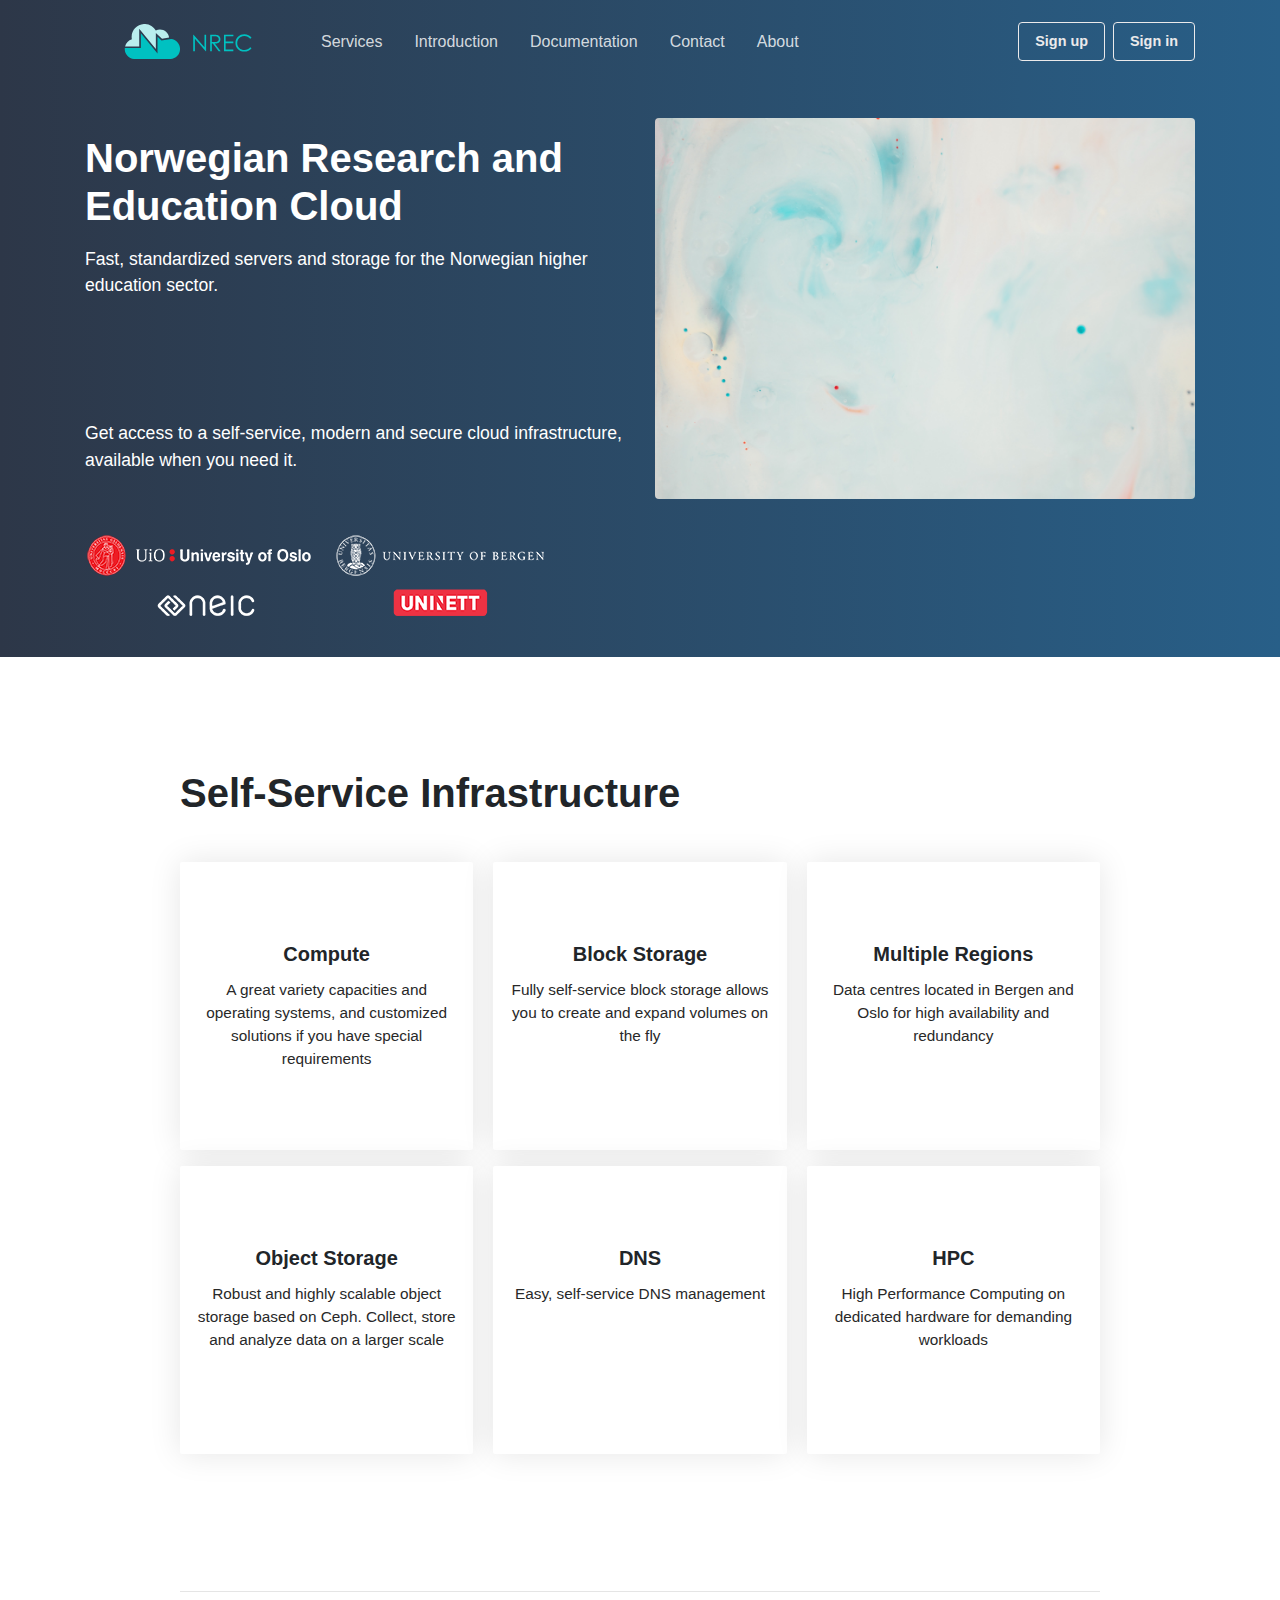
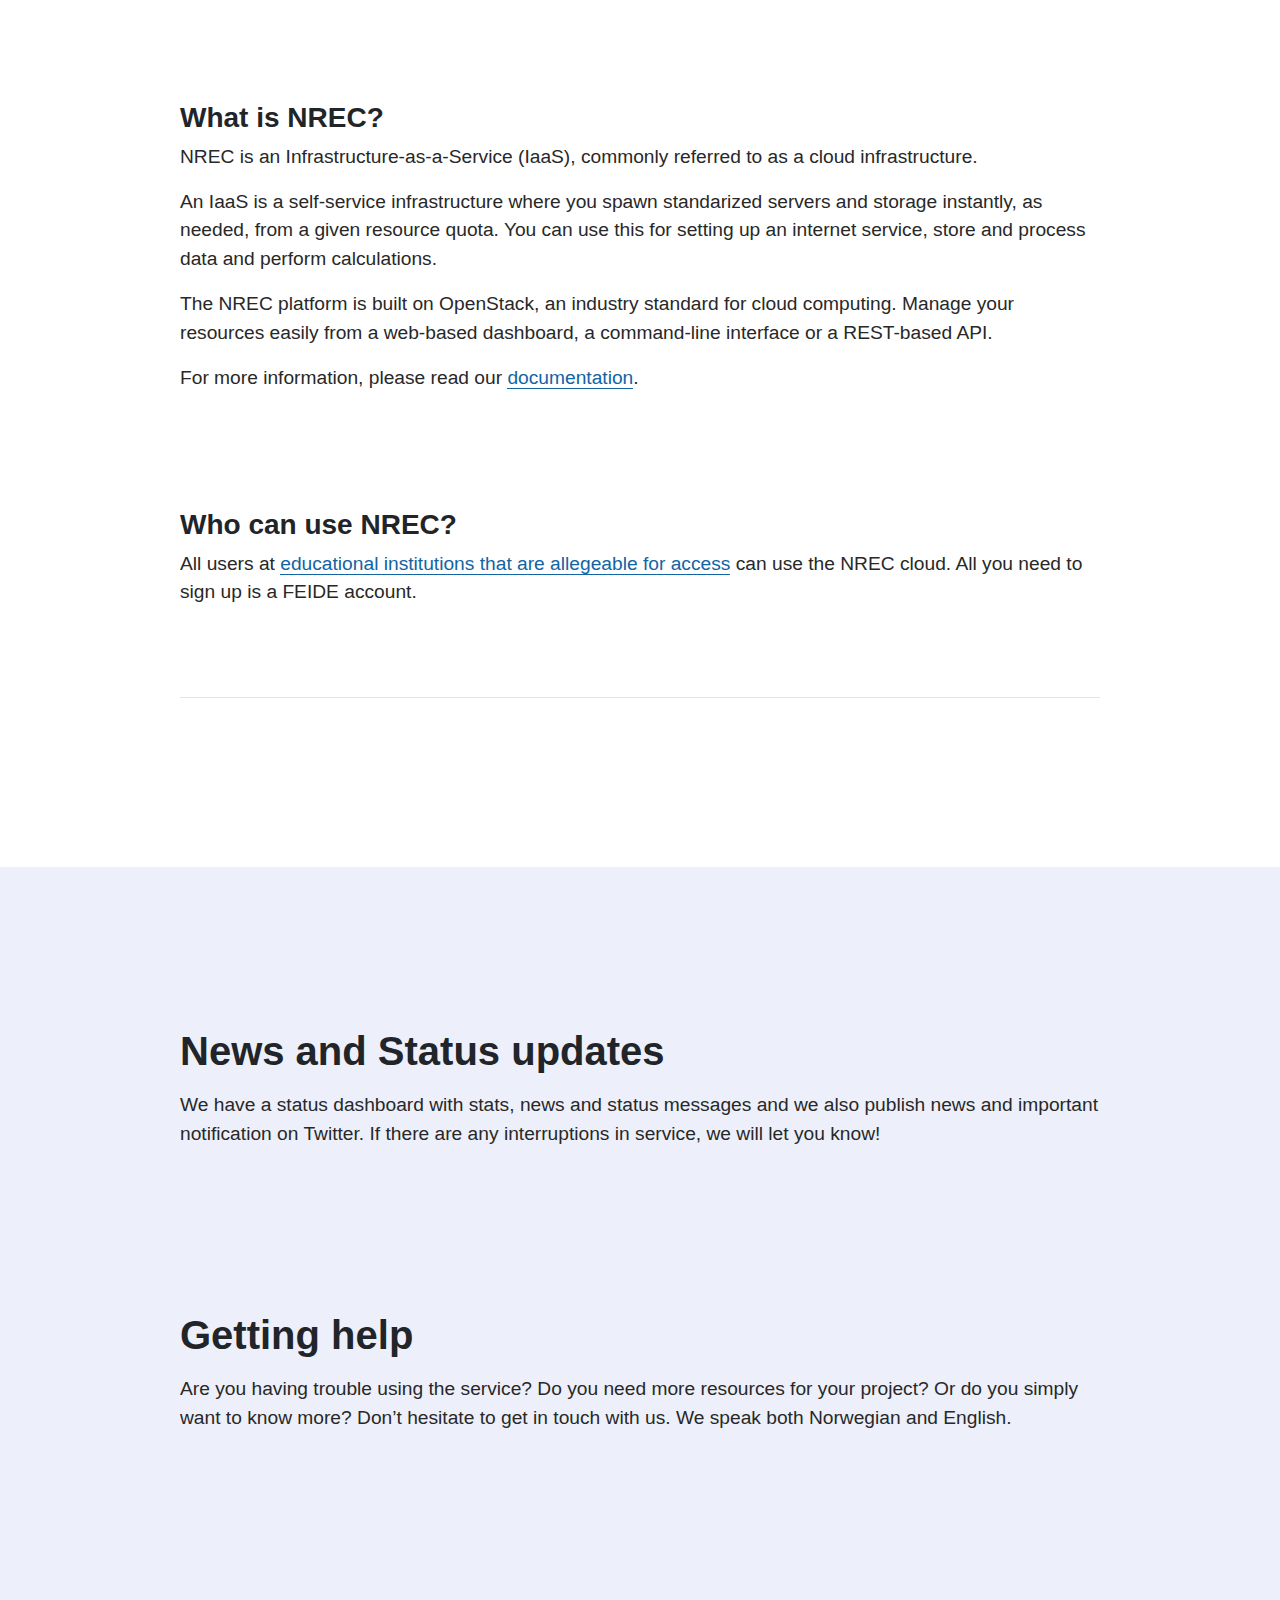
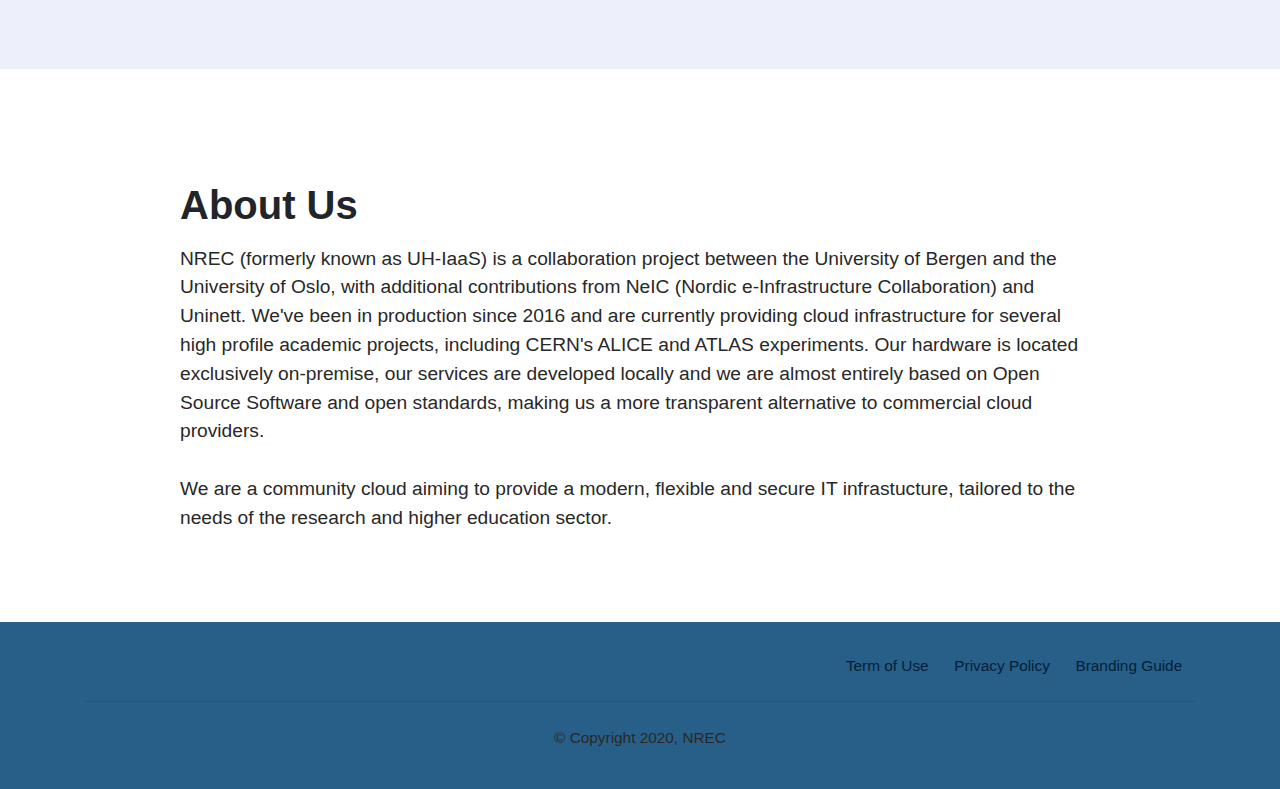
==== commit 1d1a8f65: "typofix" ====
--- a/index.html
+++ b/index.html
@@ -51,7 +51,7 @@
           </li>
           <li class="nav-item dropdown mx-2">
             <a class="nav-link" href="https://docs.nrec.no/" id="nav-inner-primary_dropdown_1" role="button"
-              aria-expanded="false">Doumentation</a>
+              aria-expanded="false">Documentation</a>
           </li>
           <li class="nav-item dropdown mx-2">
             <a class="nav-link" href="#contact" id="nav-inner-primary_dropdown_1" role="button"
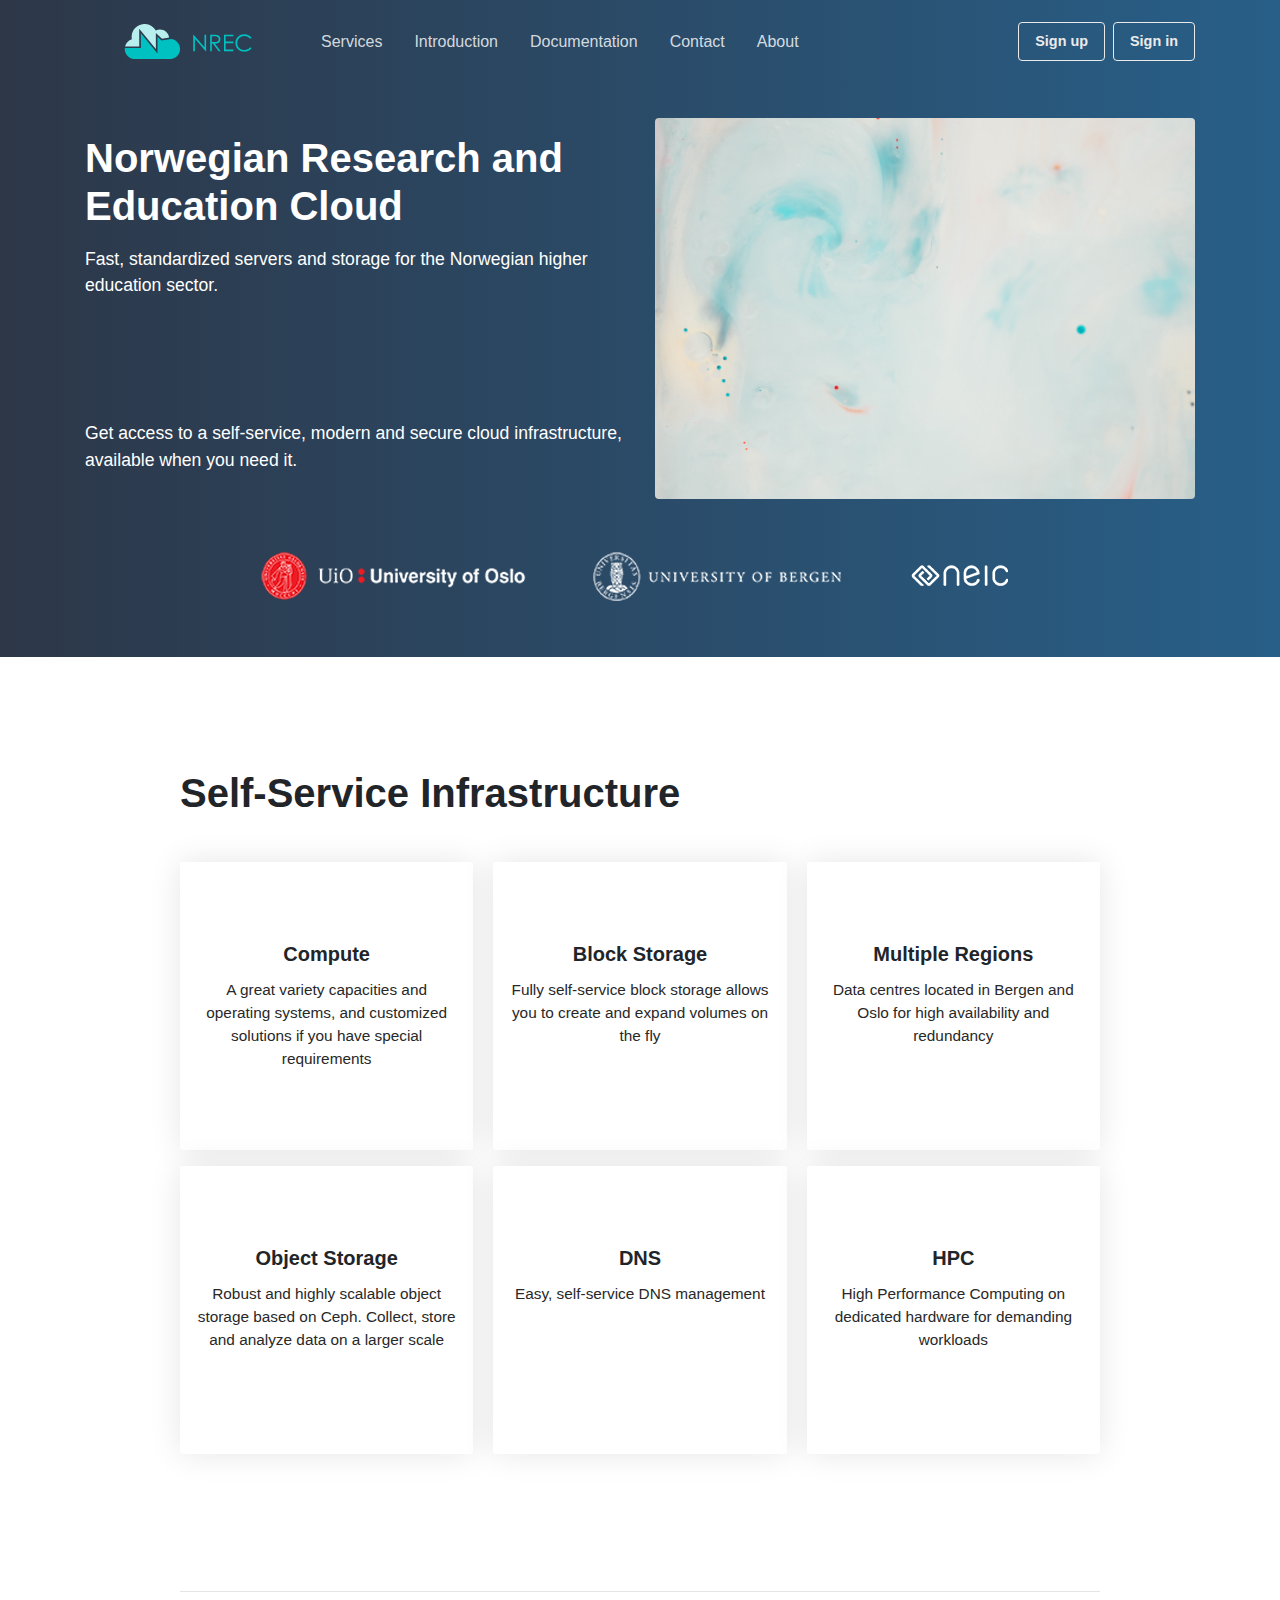
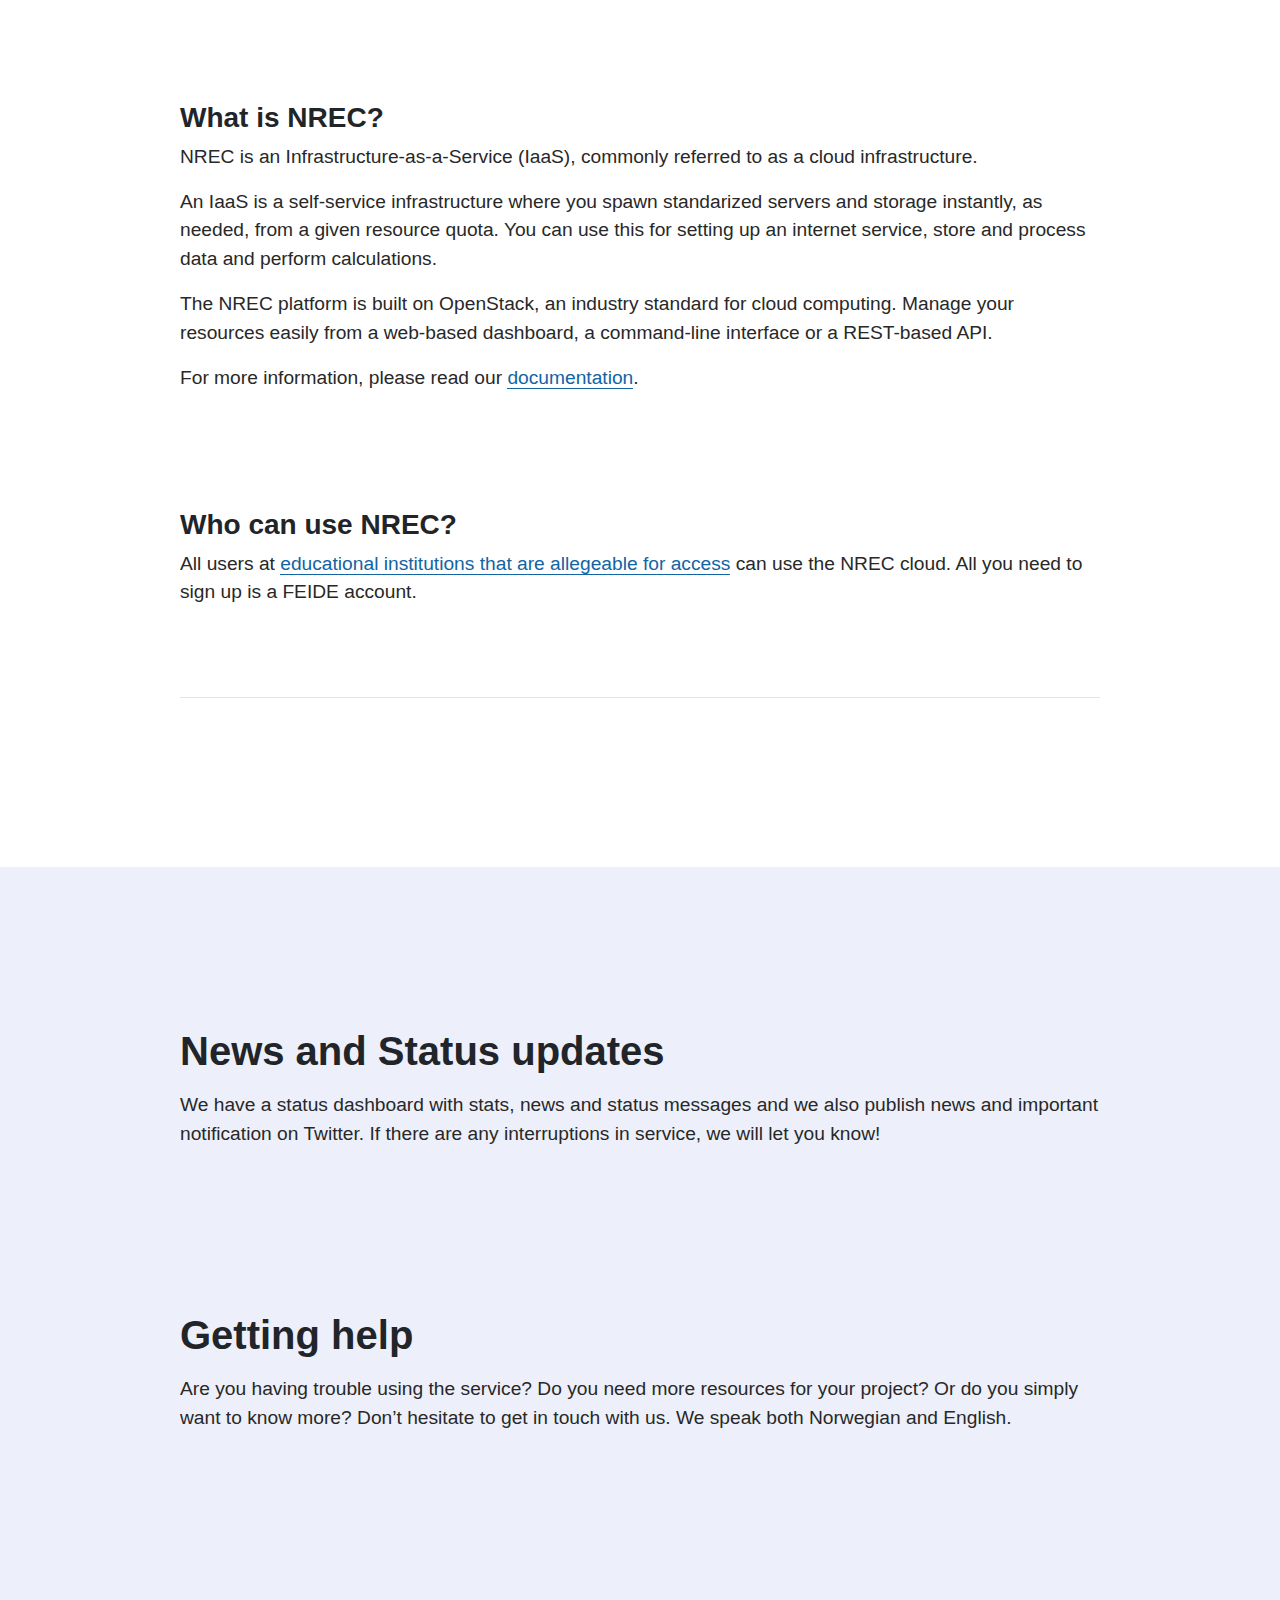
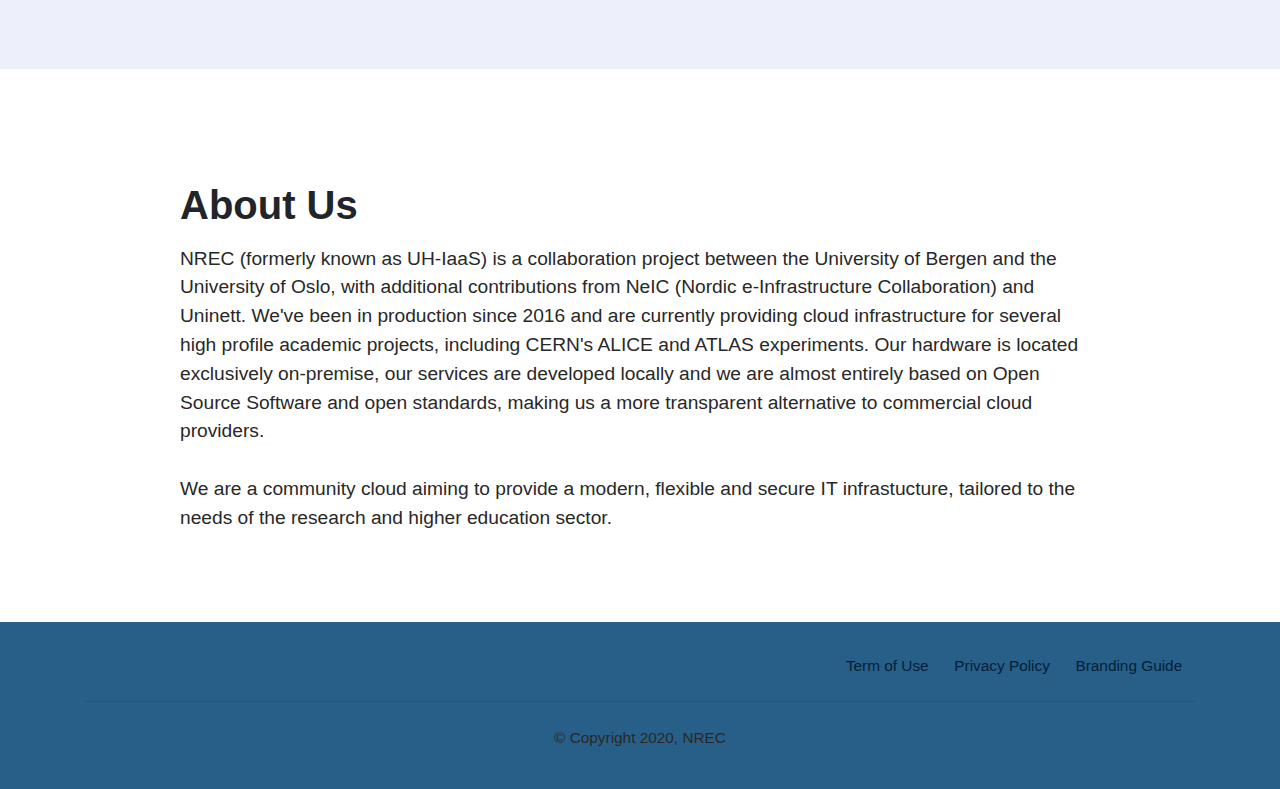
==== commit dbdf8be5: "updated logos" ====
--- a/index.html
+++ b/index.html
@@ -97,7 +97,7 @@
             <img class="img-fluid rounded mb-3 mb-md-0 d-none d-sm-block" src="./assets/img/bg.jpg" alt="photo">
           </a>
         </div>
-        <div class="logoContainer col-md-5 offset-md-0">
+        <div class="logoContainer col-md-10 offset-md-2">
           <div class="d-flex col-md-6 col-xs-6"></div>
             <div class="logos d-none d-sm-block">
               <img src="./assets/img/nrec_partners.png" alt="nrec_partners">
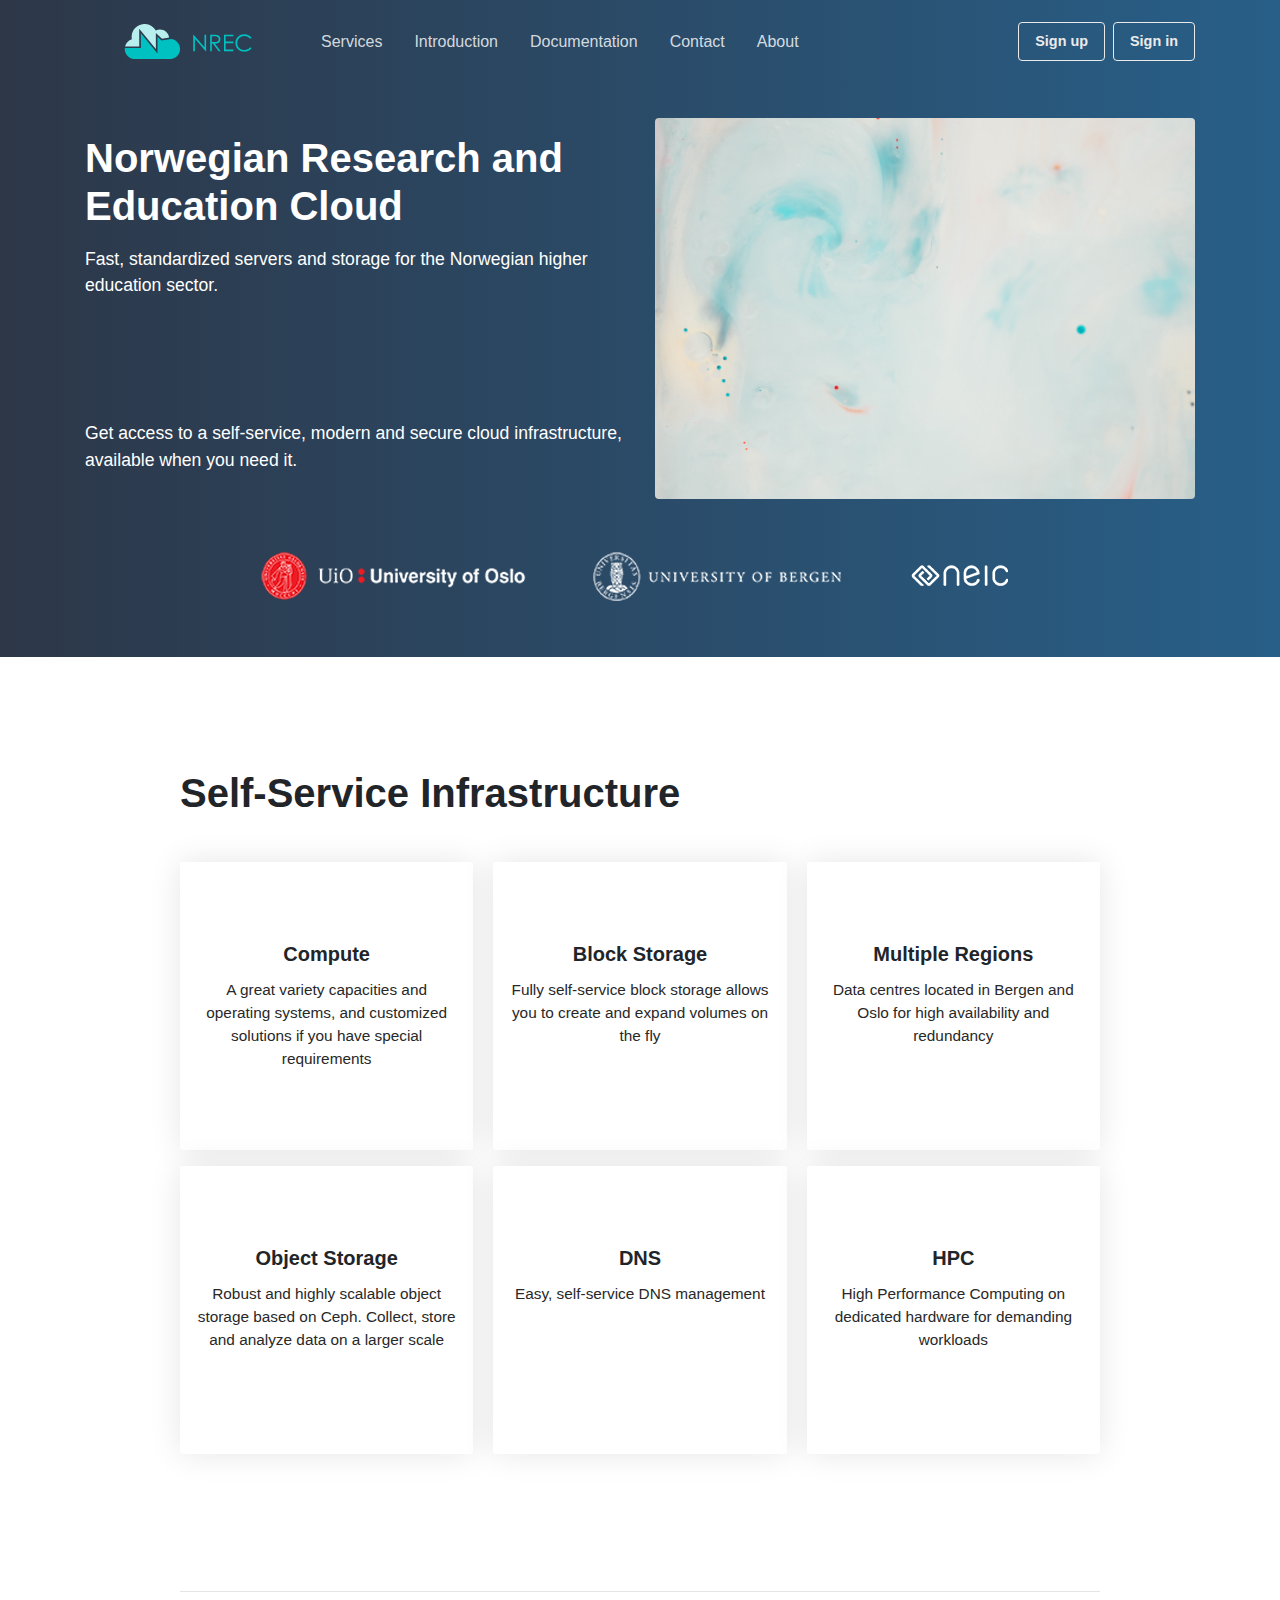
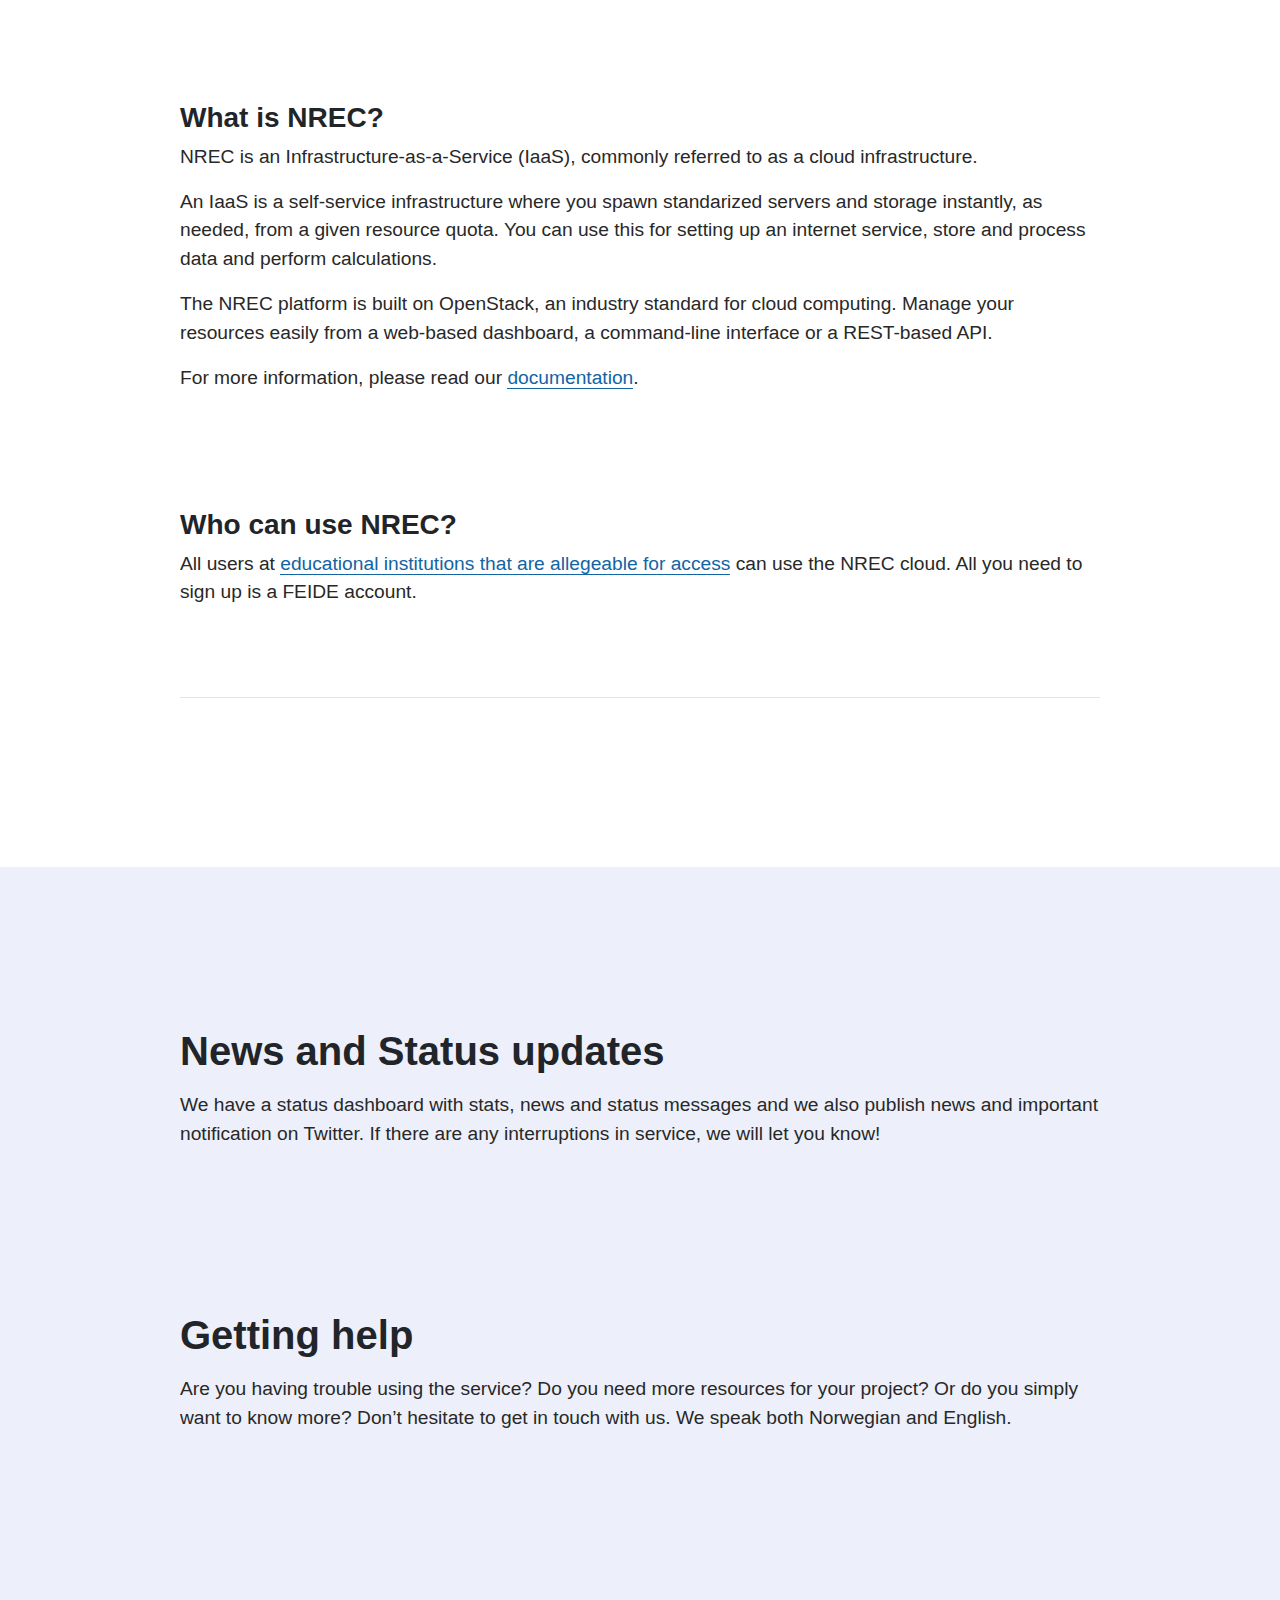
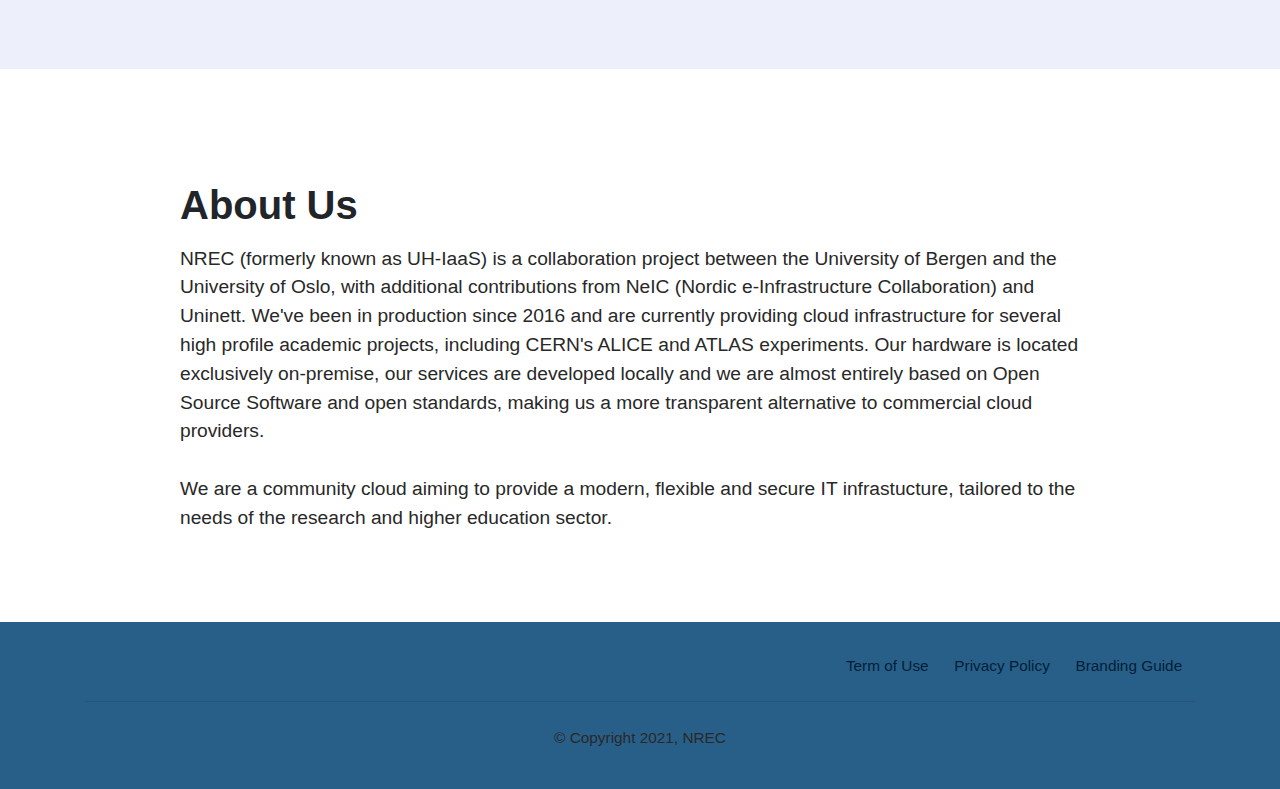
==== commit 904b3f3f: "updated copyright" ====
--- a/index.html
+++ b/index.html
@@ -327,7 +327,7 @@
       </div>
       <div class="copyright text-center">
         <hr />
-        <p class="small">&copy; Copyright 2020, NREC</p>
+        <p class="small">&copy; Copyright 2021, NREC</p>
       </div>
     </div>
   </footer>
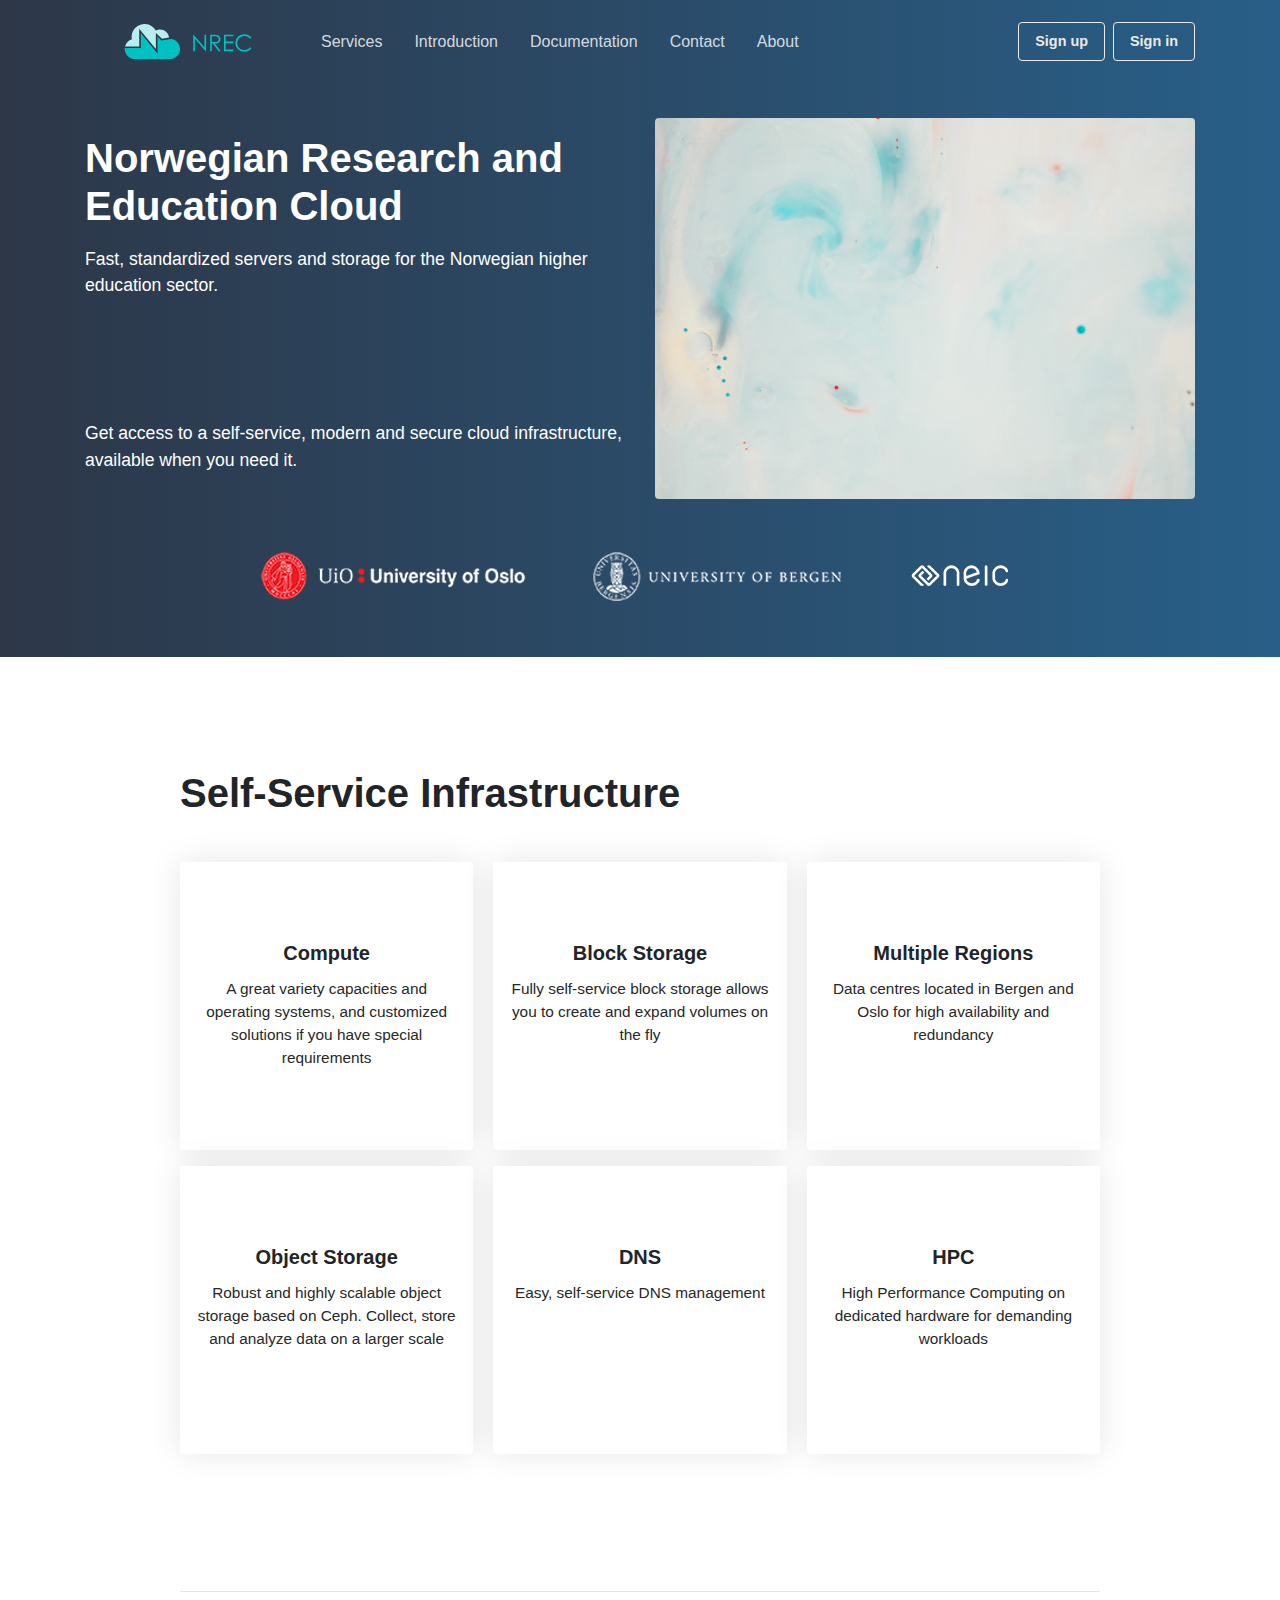
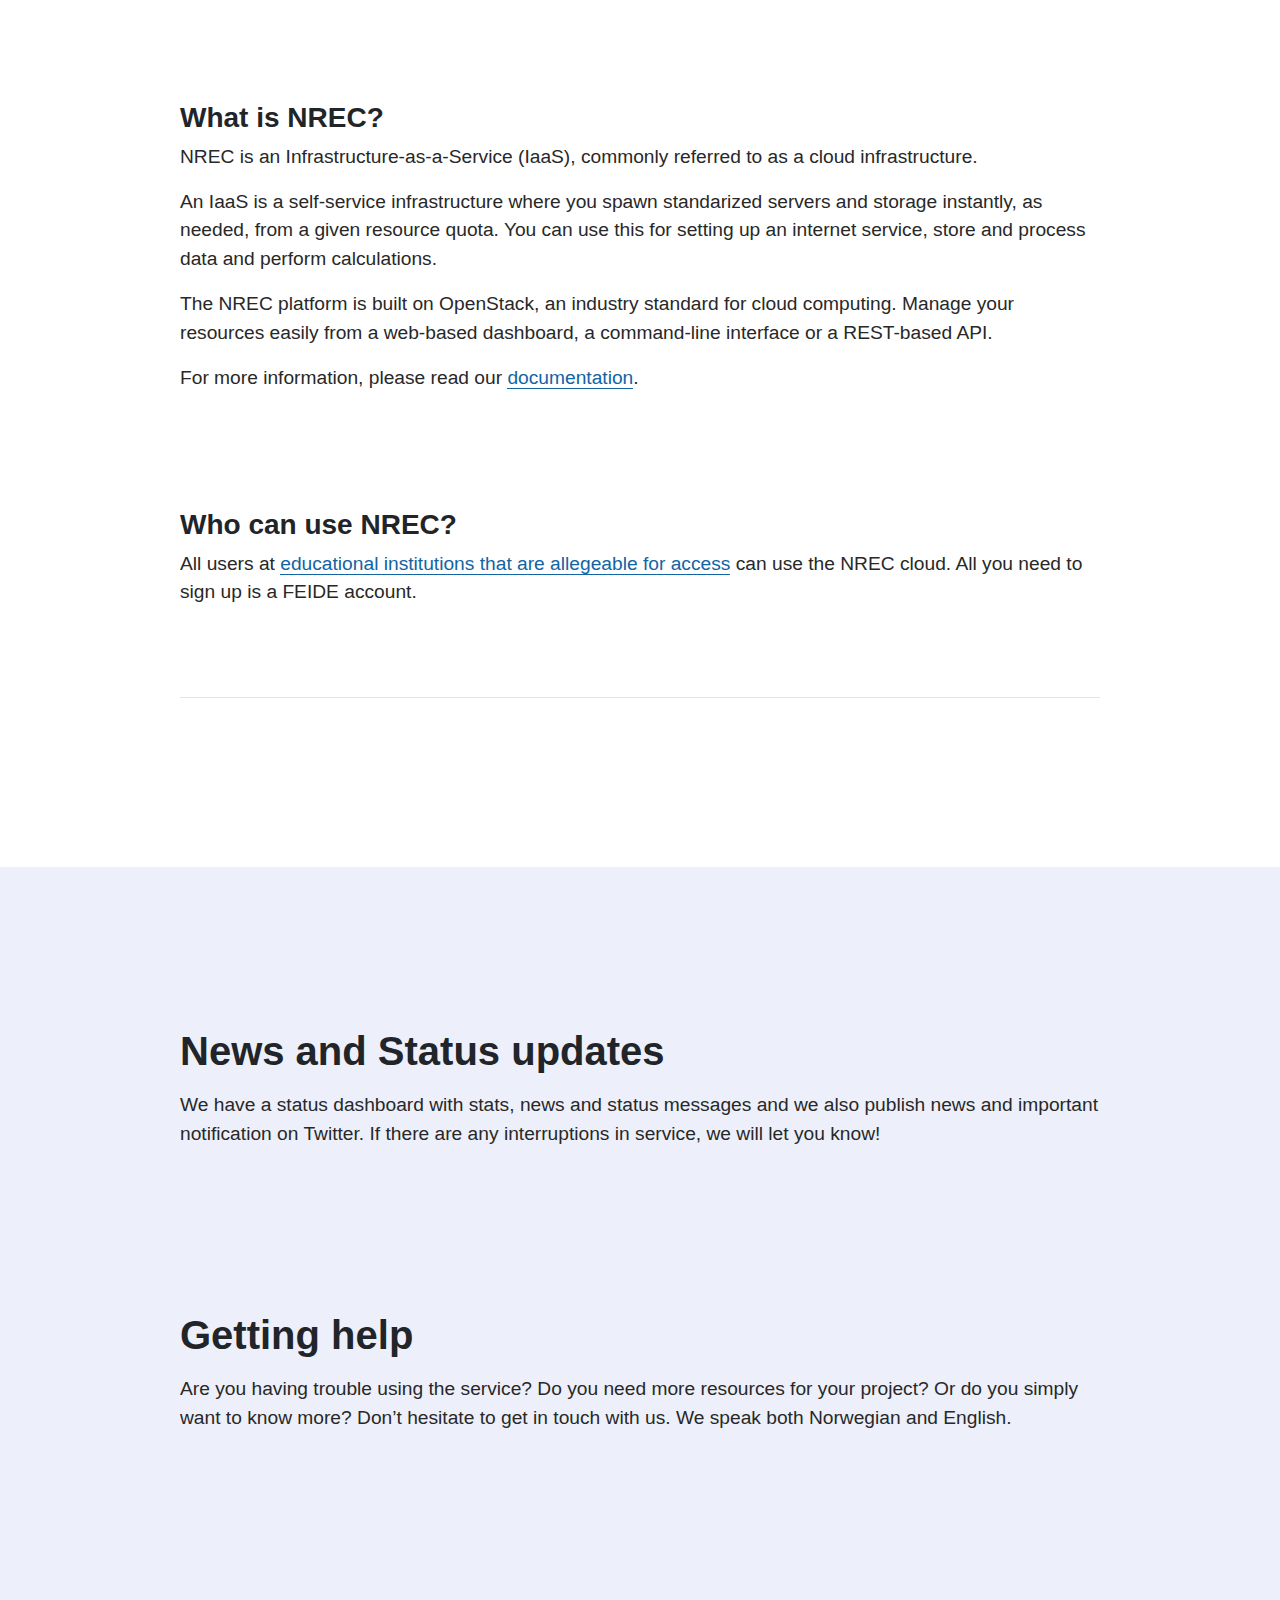
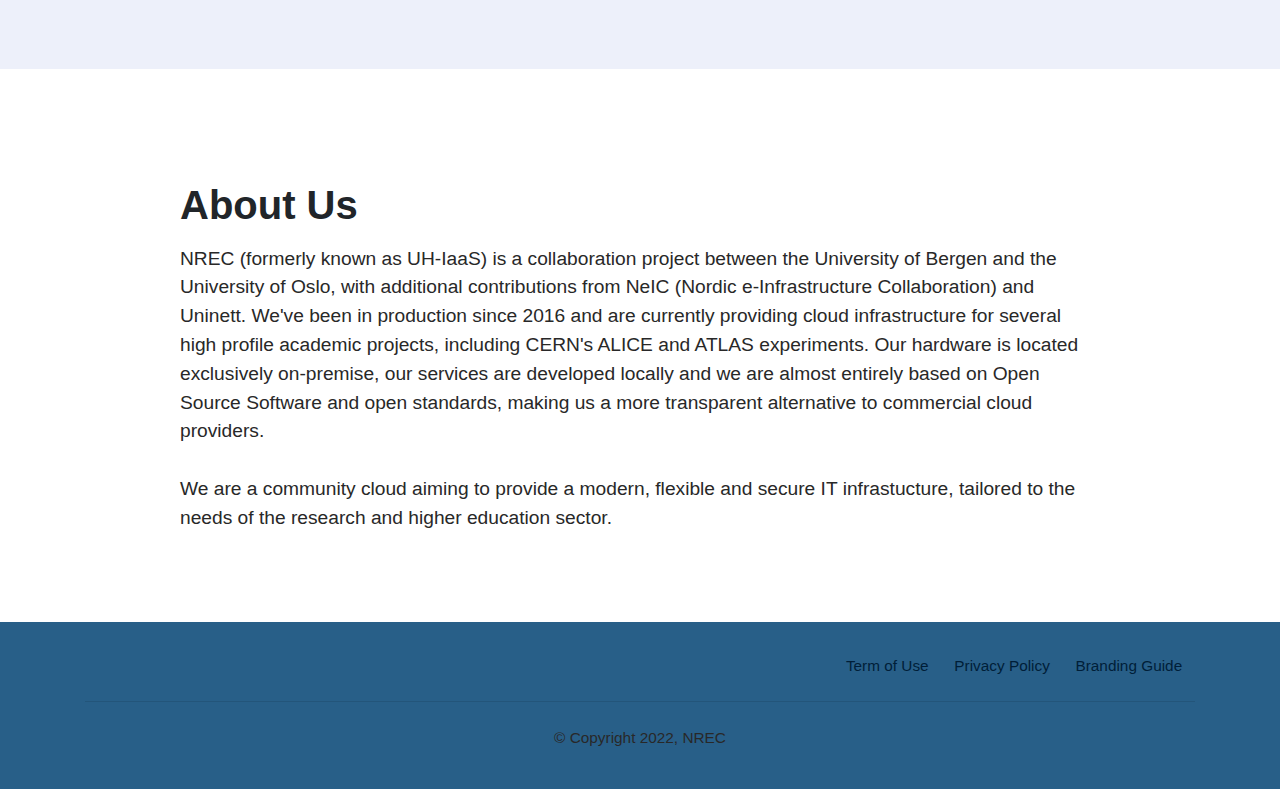
==== commit d8c0b899: "updated btns" ====
--- a/index.html
+++ b/index.html
@@ -125,7 +125,7 @@
               <!-- Services -->
               <div class="card mb-3 card_style">
                 <div class="card-body text-center">
-                  <p class="server btn btn-lg mb-3 icon_large">
+                  <p class="server mb-3 icon_large">
                     <i class="fas fa-3x fa-server px-3"></i>
                     <span class="sr-only">Compute</span>
                   <h5 class="card-title">Compute</h5>
@@ -136,7 +136,7 @@
               </div>
               <div class="card mb-3 card_style">
                 <div class="card-body text-center">
-                  <p class="objectstorage btn btn-lg mb-3 icon_large"/>
+		  <p class="objectstorage mb-3 icon_large">
                     <i class="fas fa-3x fa-database px-3"></i>
                     <span class="sr-only">Object Storage</span>
                   <h5 class="card-title">Object Storage</h5>
@@ -147,7 +147,7 @@
               </div>
               <div class="card mb-3 card_style">
                 <div class="card-body text-center">
-                  <p class="blockstorage btn btn-lg mb-3 icon_large">
+		  <p class="blockstorage mb-3 icon_large">
                     <i class="fas fa-3x fa-hdd px-3"></i>
                     <span class="sr-only">Block Storage</span>
                   <h5 class="card-title">Block Storage</h5>
@@ -158,7 +158,7 @@
               </div>
               <div class="card mb-3 card_style">
                 <div class="card-body text-center">
-                  <p class="dns btn btn-lg mb-3 icon_large">
+		  <p class="dns mb-3 icon_large">
                     <i class="fas fa-3x fa-globe px-3"></i>
                     <span class="sr-only">DNS</span>
                   <h5 class="card-title">DNS</h5>
@@ -169,7 +169,7 @@
               </div>
               <div class="card mb-3 card_style">
                 <div class="card-body text-center">
-                  <p class="geo btn btn-lg mb-3 icon_large">
+		  <p class="geo mb-3 icon_large">
                     <i class="fas fa-3x fa-globe-europe px-3"></i>
                     <span class="sr-only">Multiple Regions</span>
                   <h5 class="card-title">Multiple Regions</h5>
@@ -180,7 +180,7 @@
               </div>
               <div class="card mb-3 card_style">
                 <div class="card-body text-center">
-                  <p class="hpc btn btn-lg mb-3 icon_large">
+		 <p class="hpc mb-3 icon_large">
                     <i class="fas fa-3x fa-cloud px-3"></i>
                     <span class="sr-only">HPC</span>
                   <h5 class="card-title">HPC</h5>
@@ -327,7 +327,7 @@
       </div>
       <div class="copyright text-center">
         <hr />
-        <p class="small">&copy; Copyright 2021, NREC</p>
+        <p class="small">&copy; Copyright 2022, NREC</p>
       </div>
     </div>
   </footer>
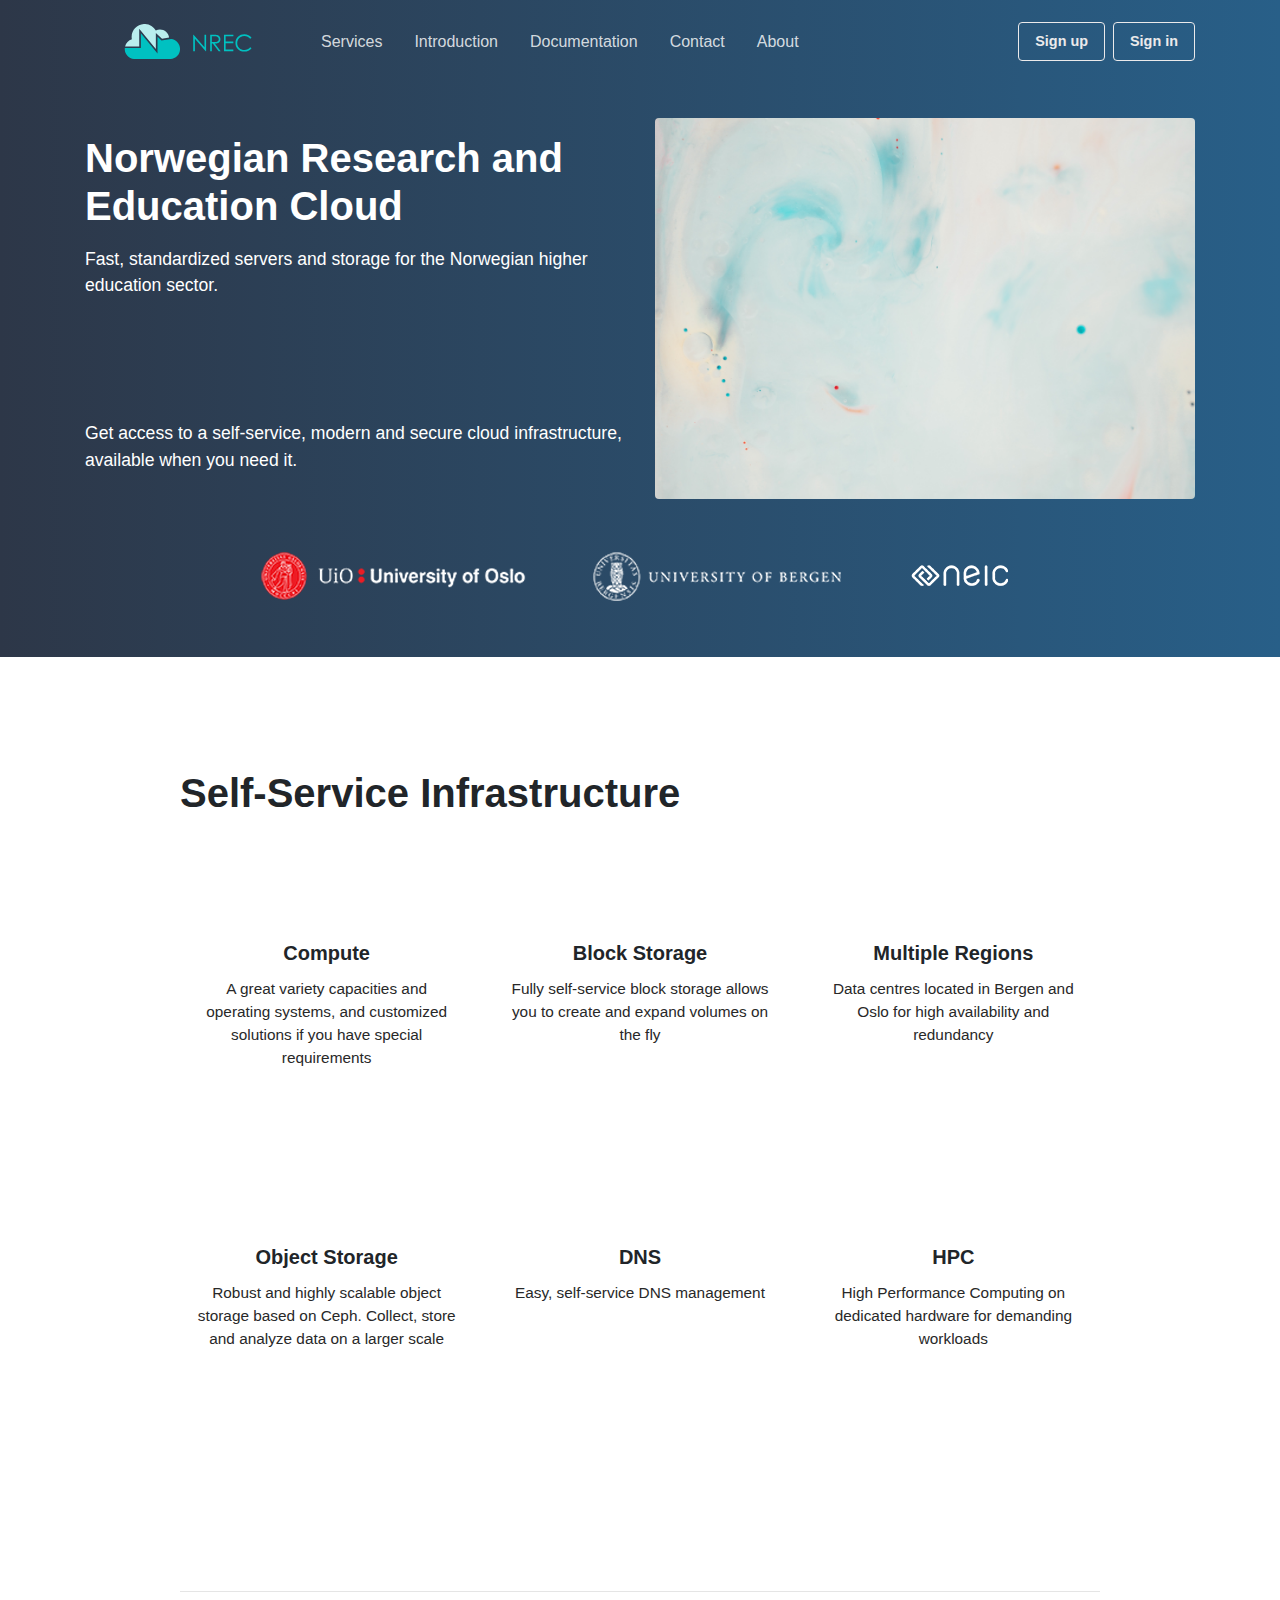
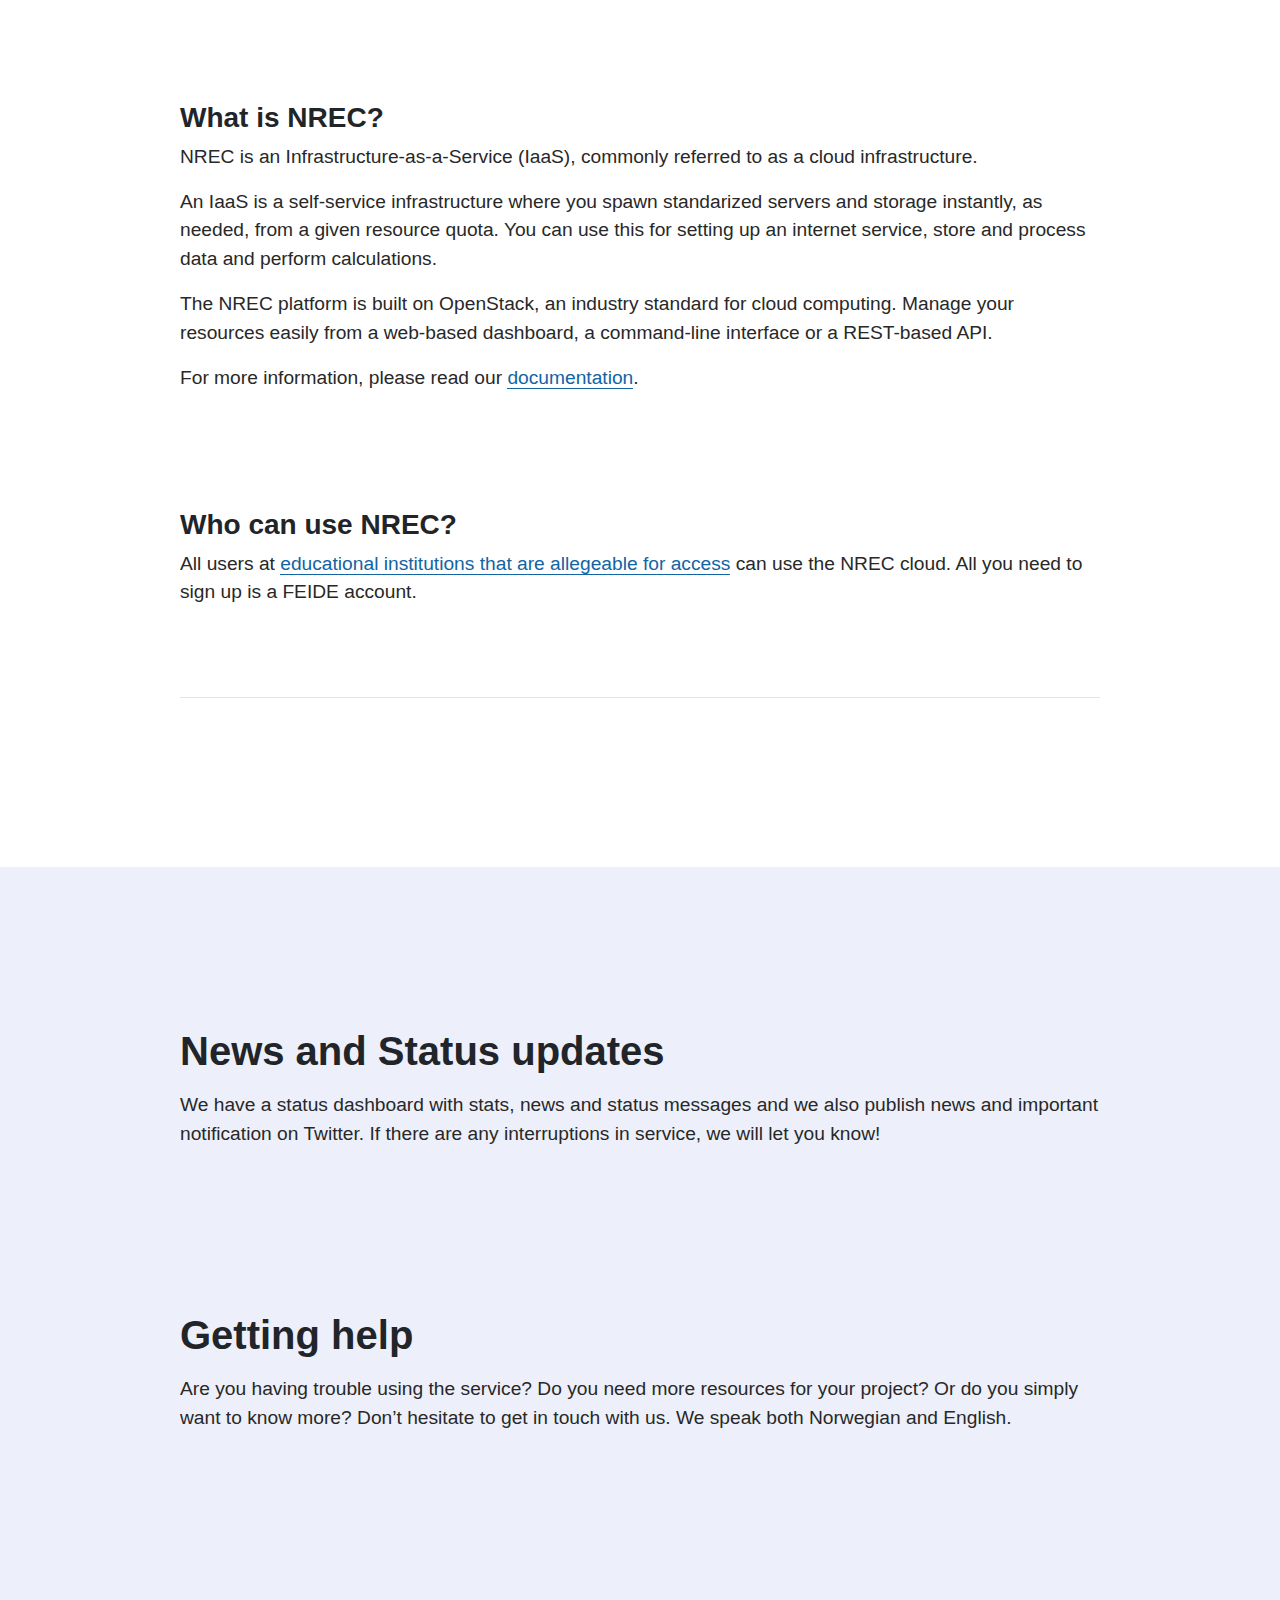
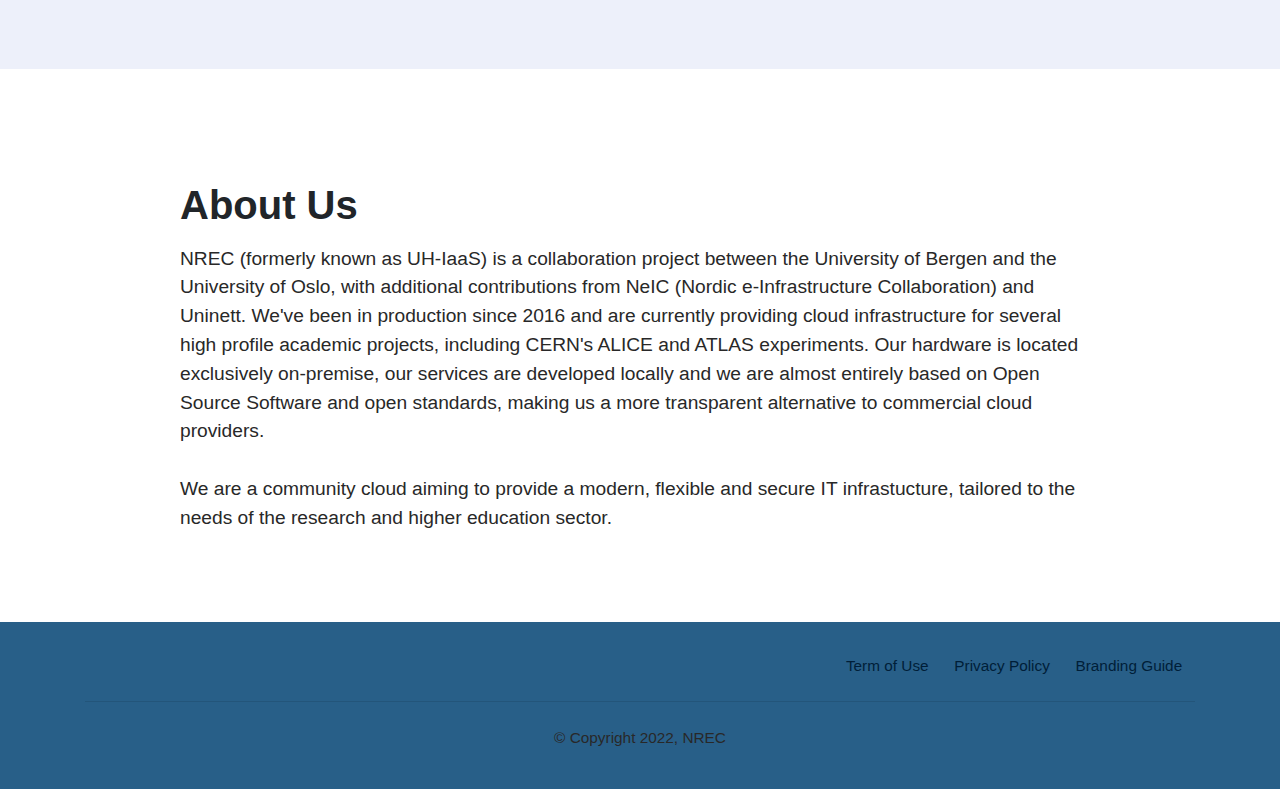
==== commit a25332a6: "removed shadows" ====
--- a/index.html
+++ b/index.html
@@ -123,7 +123,7 @@
             </p>
             <div class="card-columns d-none d-sm-block">
               <!-- Services -->
-              <div class="card mb-3 card_style">
+              <div class="card shadow-none mb-3 card_style">
                 <div class="card-body text-center">
                   <p class="server mb-3 icon_large">
                     <i class="fas fa-3x fa-server px-3"></i>
@@ -134,7 +134,7 @@
                     requirements</p>
                 </div>
               </div>
-              <div class="card mb-3 card_style">
+              <div class="card shadow-none mb-3 card_style">
                 <div class="card-body text-center">
 		  <p class="objectstorage mb-3 icon_large">
                     <i class="fas fa-3x fa-database px-3"></i>
@@ -145,7 +145,7 @@
                     scale</p>
                 </div>
               </div>
-              <div class="card mb-3 card_style">
+              <div class="card shadow-none mb-3 card_style">
                 <div class="card-body text-center">
 		  <p class="blockstorage mb-3 icon_large">
                     <i class="fas fa-3x fa-hdd px-3"></i>
@@ -156,7 +156,7 @@
                   </p>
                 </div>
               </div>
-              <div class="card mb-3 card_style">
+              <div class="card shadow-none mb-3 card_style">
                 <div class="card-body text-center">
 		  <p class="dns mb-3 icon_large">
                     <i class="fas fa-3x fa-globe px-3"></i>
@@ -167,7 +167,7 @@
                   </p>
                 </div>
               </div>
-              <div class="card mb-3 card_style">
+              <div class="card shadow-none mb-3 card_style">
                 <div class="card-body text-center">
 		  <p class="geo mb-3 icon_large">
                     <i class="fas fa-3x fa-globe-europe px-3"></i>
@@ -178,7 +178,7 @@
                   </p>
                 </div>
               </div>
-              <div class="card mb-3 card_style">
+              <div class="card shadow-none mb-3 card_style">
                 <div class="card-body text-center">
 		 <p class="hpc mb-3 icon_large">
                     <i class="fas fa-3x fa-cloud px-3"></i>
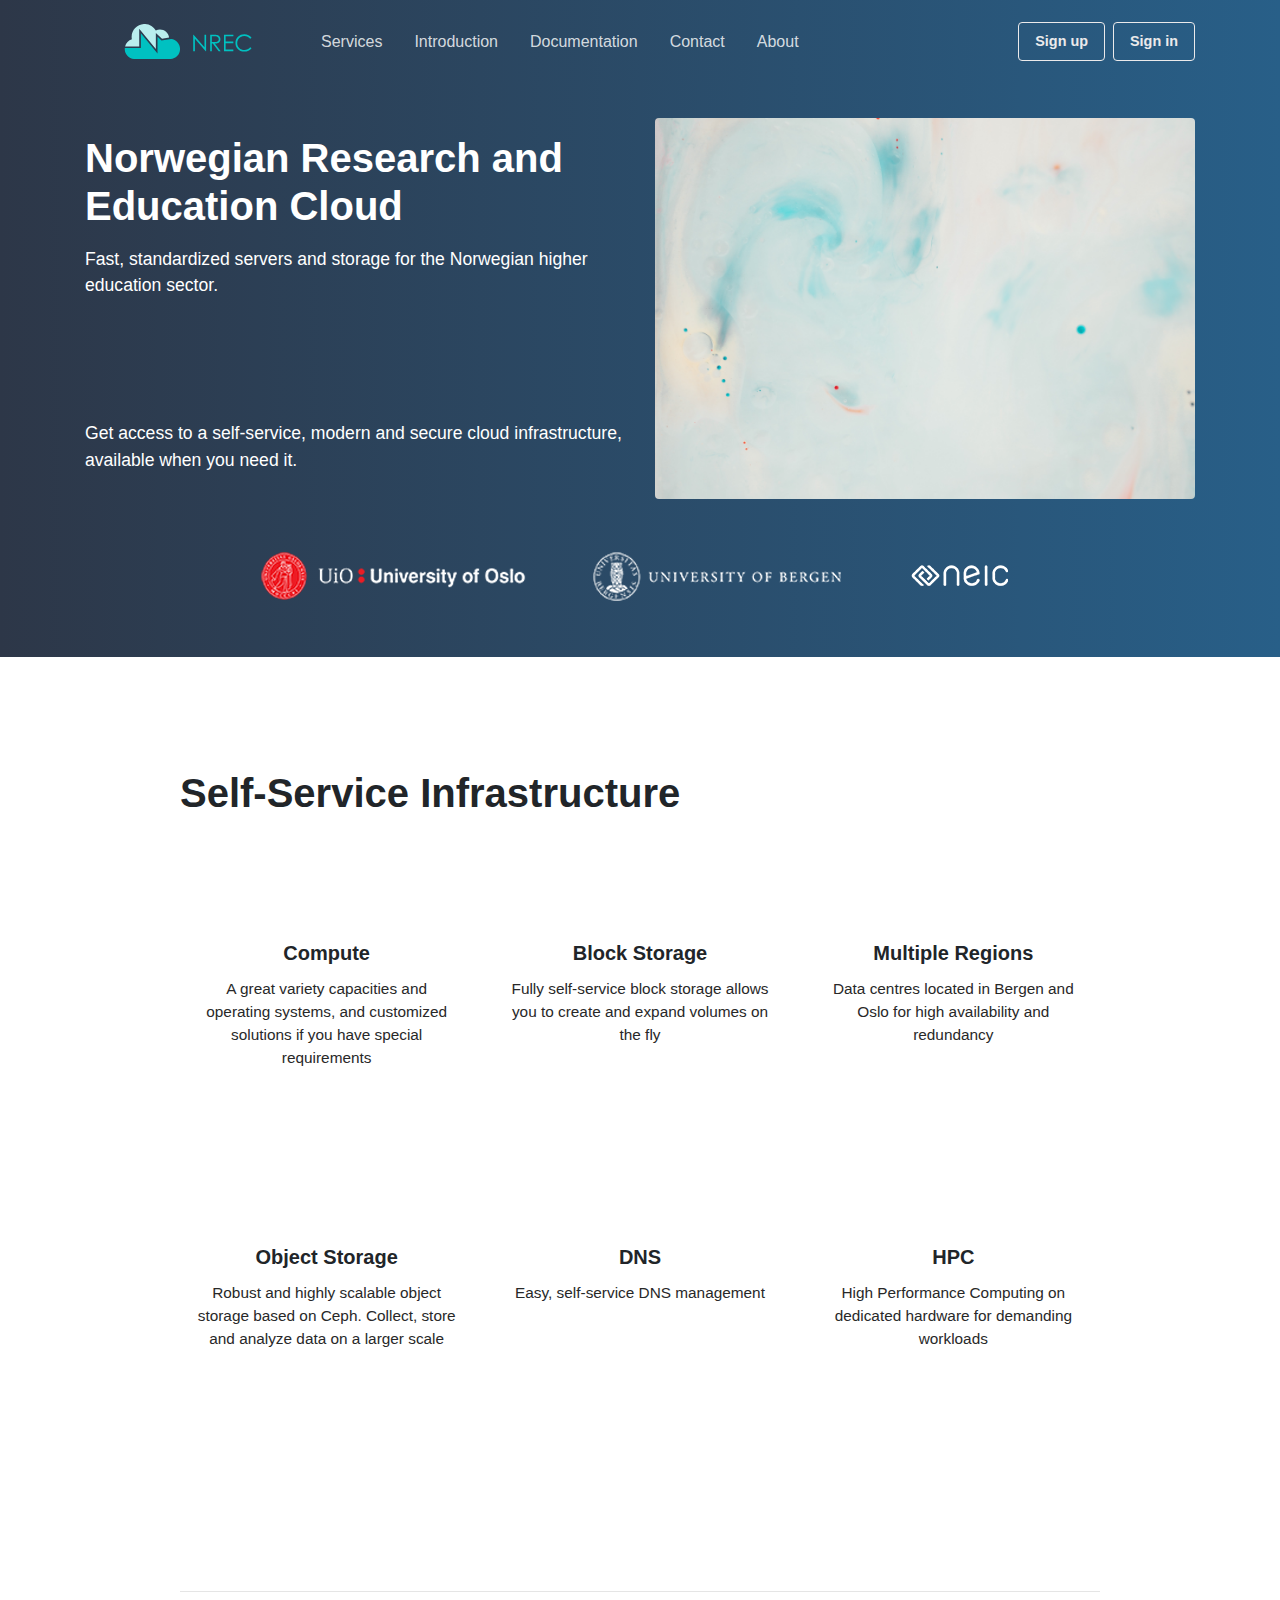
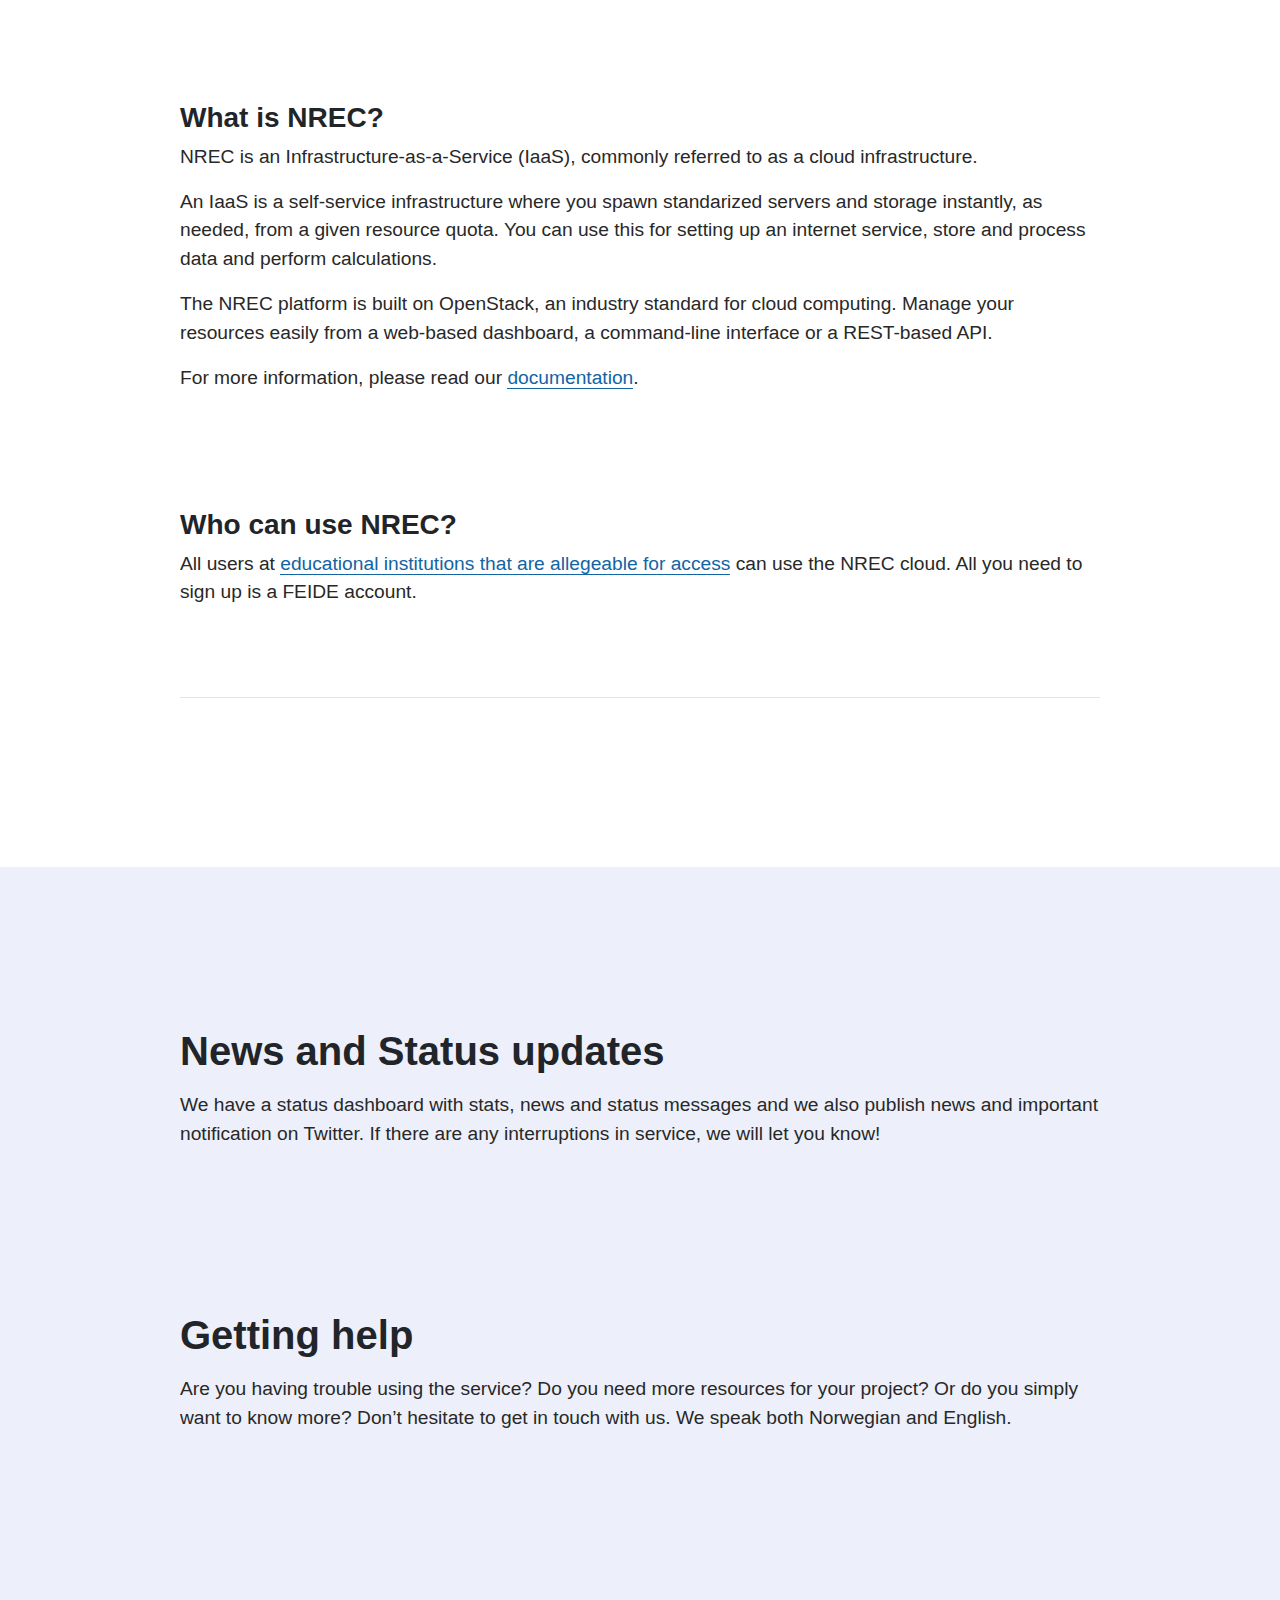
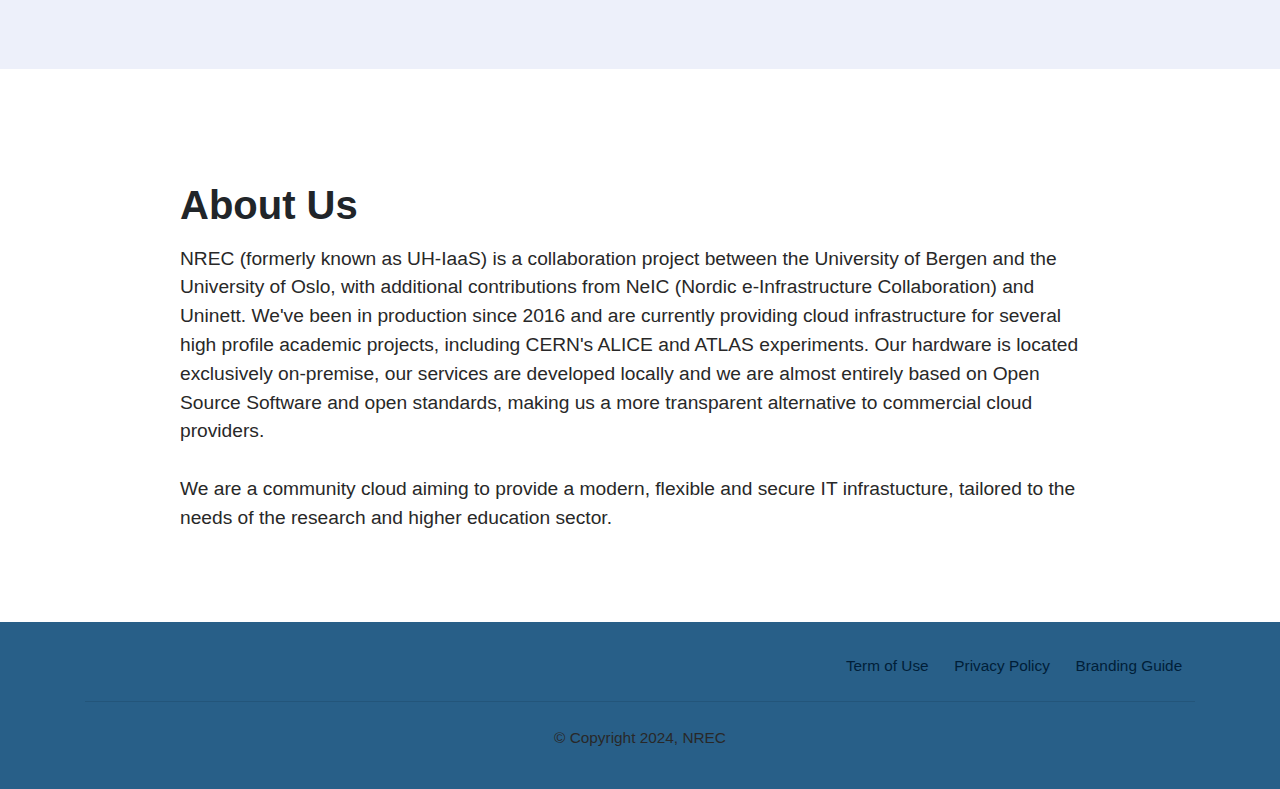
==== commit 6c37ed3a: "update copyright year in index.html" ====
--- a/index.html
+++ b/index.html
@@ -265,7 +265,7 @@
             <i class="fab fa-3x fa-slack-hash pr-3"></i>
             <span class="sr-only">Chat with us</span>
           </a>
-          <a class="email btn icon_some_large" href="mailto:support@uh-iaas.no" target="_blank">
+          <a class="email btn icon_some_large" href="mailto:support@nrec.no" target="_blank">
             <i class="fas fa-3x fa-envelope pr-3"></i>
             <span class="sr-only">Email Us</span>
           </a>
@@ -303,7 +303,7 @@
     <div class="container">
       <div class="small d-flex flex-column flex-md-row justify-content-between align-items-center">
         <div class="social mt-4 mt-md-0">
-          <a class="email btn btn-lg icon_some_small" href="mailto:support@uh-iaas.no" target="_blank">
+          <a class="email btn btn-lg icon_some_small" href="mailto:support@nrec.no" target="_blank">
             <i class="fas fa-envelope"></i>
             <span class="sr-only">Email Us</span>
           </a>
@@ -327,7 +327,7 @@
       </div>
       <div class="copyright text-center">
         <hr />
-        <p class="small">&copy; Copyright 2022, NREC</p>
+        <p class="small">&copy; Copyright 2024, NREC</p>
       </div>
     </div>
   </footer>
